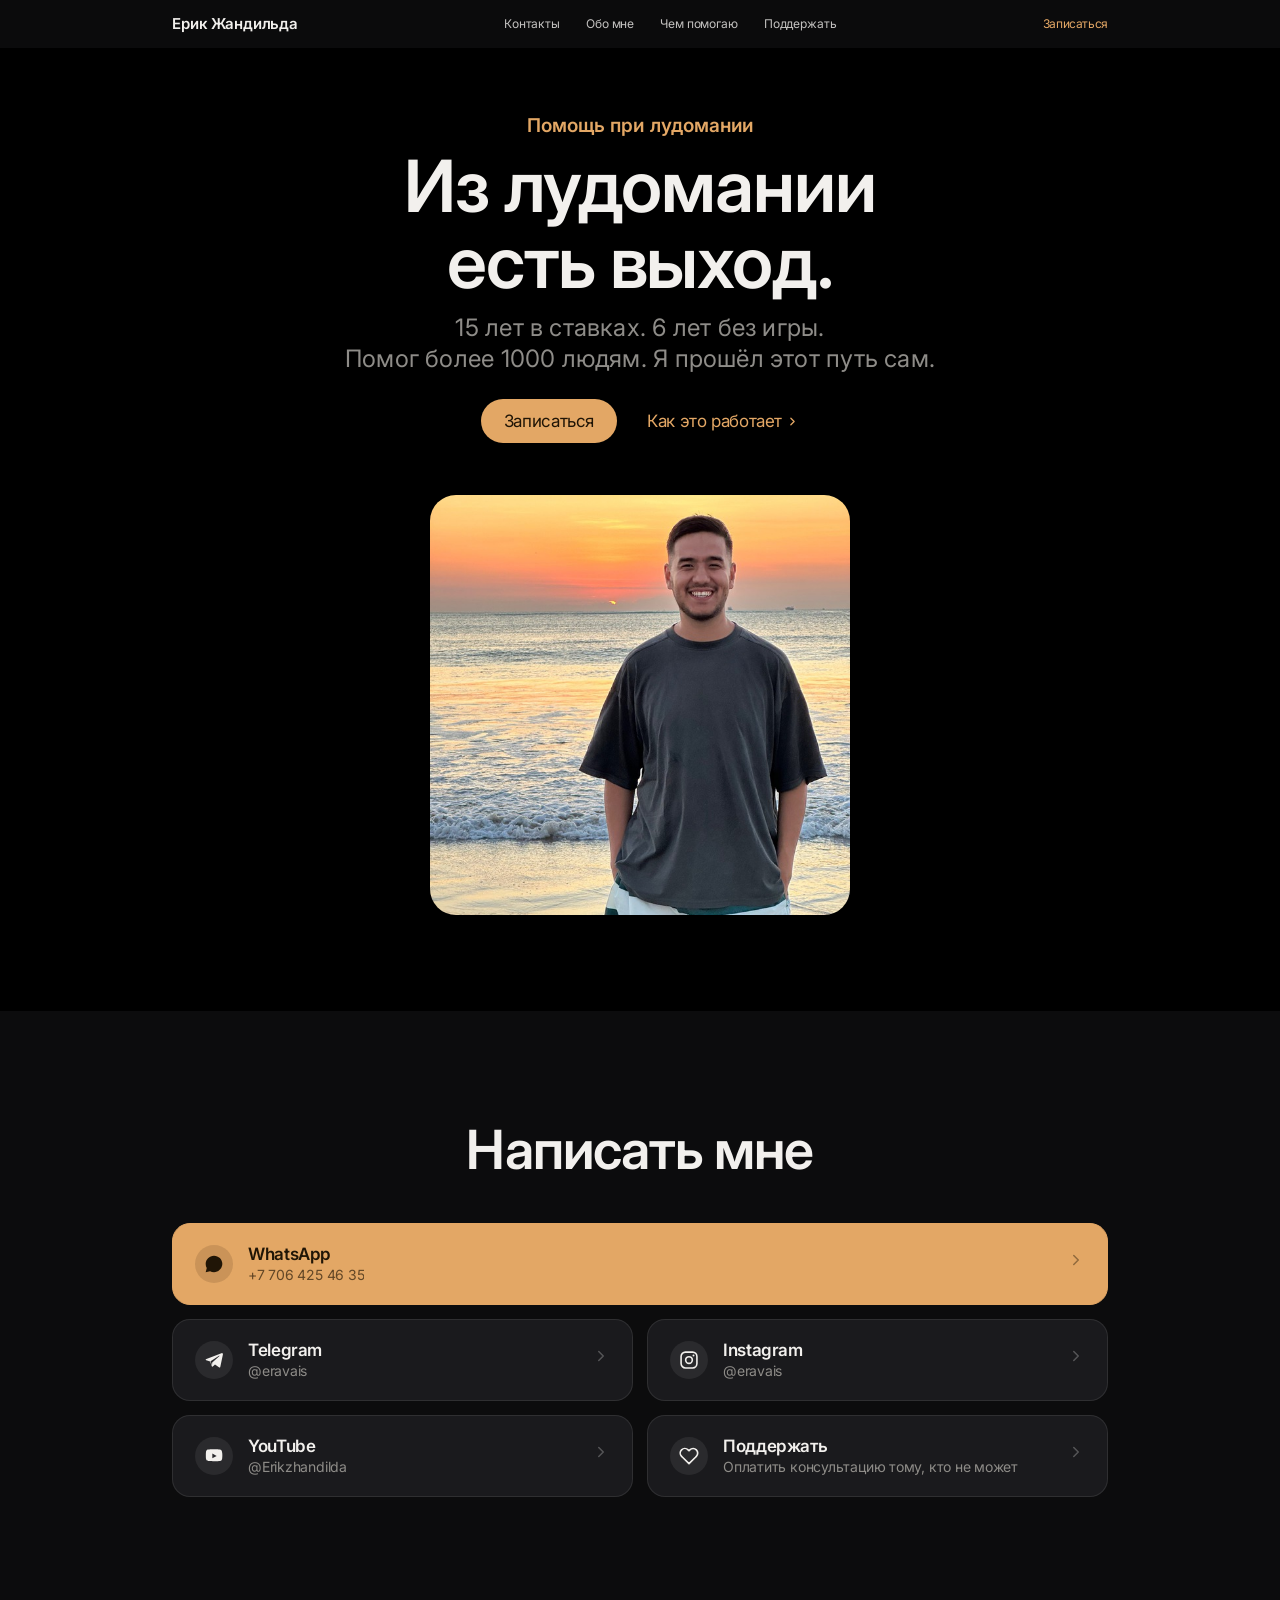
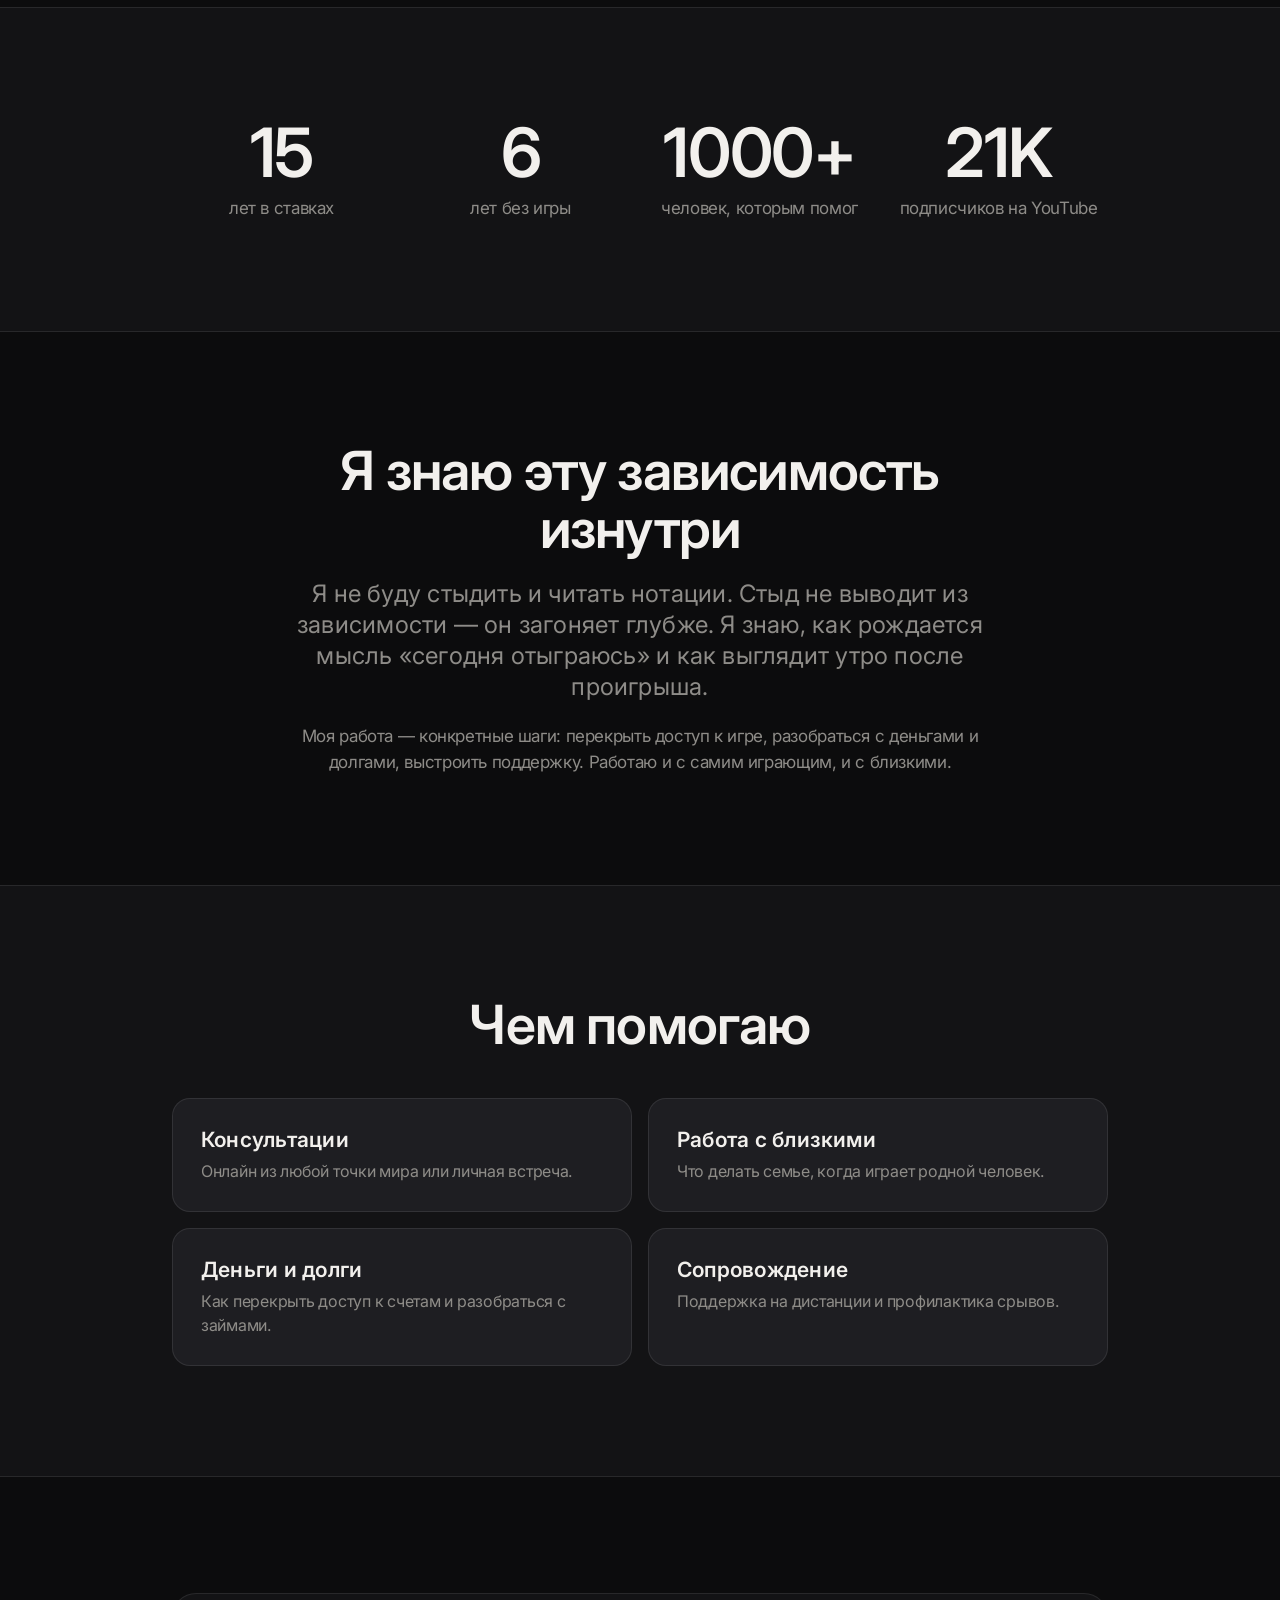
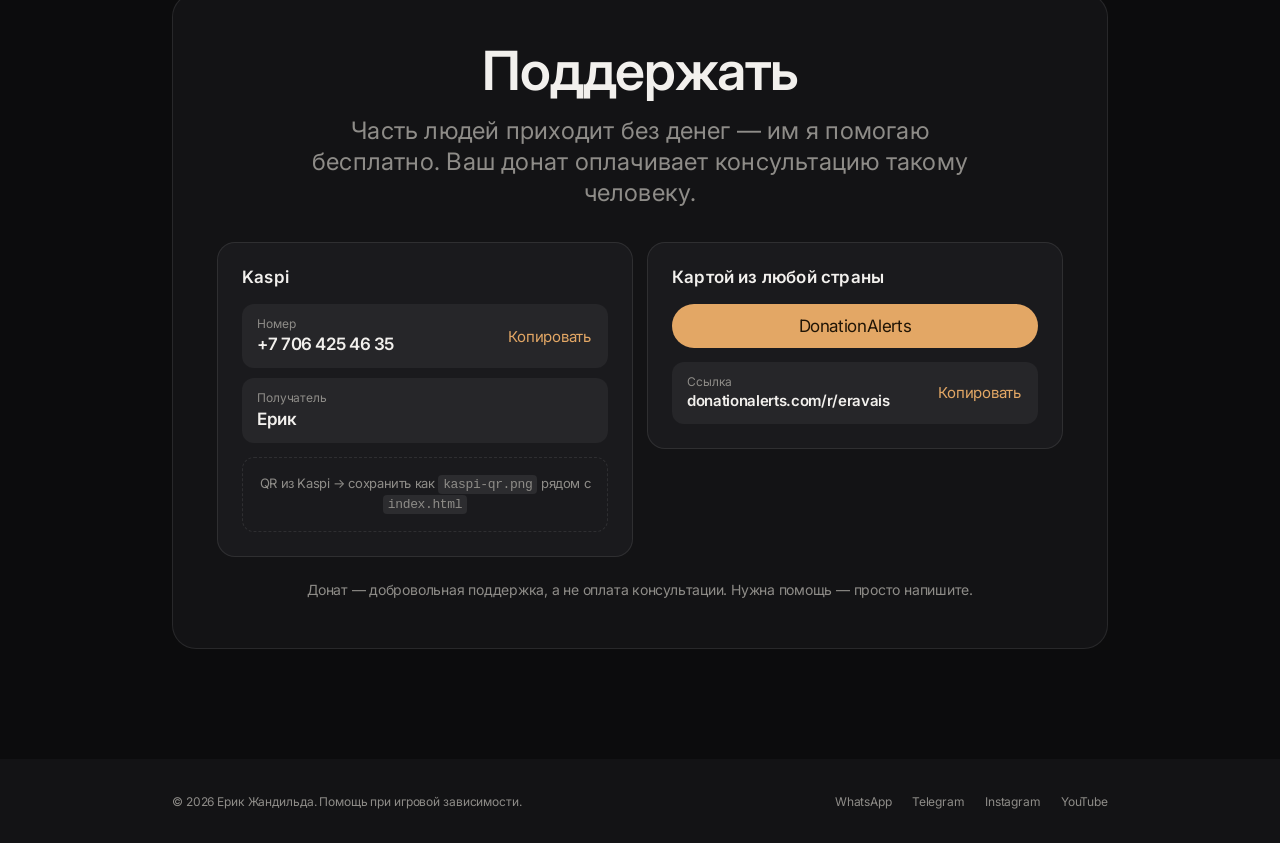
==== index.html @ 602f172e "Apple-стиль в тёмной палитре, YouTube, полное имя" ====
<!doctype html>
<html lang="ru">
<head>
<meta charset="utf-8">
<meta name="viewport" content="width=device-width, initial-scale=1">
<title>Ерик Жандильда — помощь при лудомании</title>
<meta name="description" content="15 лет в ставках, 6 лет без игры. Помог более 1000 людям выйти из лудомании. Индивидуальные консультации онлайн и офлайн.">
<meta name="theme-color" content="#000000">
<meta property="og:type" content="website">
<meta property="og:title" content="Ерик Жандильда — помощь при лудомании">
<meta property="og:description" content="15 лет в ставках. 6 лет без игры. Помог 1000+ людям. Индивидуальная работа онлайн и офлайн.">
<meta property="og:image" content="erik.jpg">
<meta property="og:locale" content="ru_RU">
<link rel="icon" href="data:image/svg+xml,%3Csvg xmlns='http://www.w3.org/2000/svg' viewBox='0 0 100 100'%3E%3Crect width='100' height='100' rx='26' fill='%23000'/%3E%3Cpath d='M27 53l16 16 31-38' stroke='%23e3a765' stroke-width='10' fill='none' stroke-linecap='round' stroke-linejoin='round'/%3E%3C/svg%3E">
<link rel="preconnect" href="https://fonts.googleapis.com">
<link rel="preconnect" href="https://fonts.gstatic.com" crossorigin>
<link href="https://fonts.googleapis.com/css2?family=Inter:wght@400;500;600;700&display=swap" rel="stylesheet">

<!-- Все правки — в блоке CONFIG в самом низу файла. -->

<style>
:root{
  --bg:#0c0c0d;            /* основной фон */
  --bg2:#131315;           /* фон чередующихся секций */
  --card:#1a1a1d;          /* карточки */
  --card2:#1e1e22;         /* карточки на секции --bg2 */
  --fg:#f2f0ed;            /* текст */
  --fg2:#8e8c88;           /* второстепенный текст */
  --acc:#e3a765;           /* песочный акцент */
  --acc-hover:#efb87c;
  --acc-ink:#201506;       /* текст на песочном */
  --line:rgba(255,255,255,.09);
  --w:980px;
}
*{box-sizing:border-box;margin:0;padding:0}
html{-webkit-text-size-adjust:100%;scroll-behavior:smooth}
body{
  background:var(--bg);color:var(--fg);
  font-family:-apple-system,BlinkMacSystemFont,'SF Pro Display','SF Pro Text','Inter','Helvetica Neue',Helvetica,Arial,sans-serif;
  font-size:17px;line-height:1.47;letter-spacing:-.022em;
  -webkit-font-smoothing:antialiased;overflow-x:hidden;
}
img{max-width:100%;display:block}
a{color:inherit;text-decoration:none}
.w{width:100%;max-width:var(--w);margin:0 auto;padding:0 22px}
.sec{padding:110px 0}
@media(max-width:734px){.sec{padding:70px 0}}
.gray{background:var(--bg2)}
.black{background:#000;color:var(--fg)}
.gray{border-top:1px solid var(--line);border-bottom:1px solid var(--line)}

/* --- навбар --- */
nav{position:sticky;top:0;z-index:100;height:48px;
  background:rgba(12,12,13,.72);backdrop-filter:saturate(180%) blur(20px);-webkit-backdrop-filter:saturate(180%) blur(20px)}
.nav-in{max-width:var(--w);margin:0 auto;padding:0 22px;height:48px;
  display:flex;align-items:center;justify-content:space-between;gap:18px}
.nav-brand{font-size:15px;font-weight:600;letter-spacing:-.01em;color:var(--fg)}
.nav-links{display:flex;gap:26px}
.nav-links a{font-size:12px;color:var(--fg);opacity:.8;letter-spacing:-.01em}
.nav-links a:hover{opacity:1}
@media(max-width:734px){.nav-links{display:none}}
.nav-cta{font-size:12px;color:var(--acc);font-weight:400}
.nav-cta:hover{text-decoration:underline}

/* --- типографика --- */
.eyebrow{font-size:19px;font-weight:600;letter-spacing:.004em;color:var(--acc);margin-bottom:8px}
h1{font-size:clamp(40px,7.4vw,72px);line-height:1.05;font-weight:600;letter-spacing:-.015em}
h2{font-size:clamp(32px,5.4vw,54px);line-height:1.07;font-weight:600;letter-spacing:-.015em}
h3{font-size:21px;line-height:1.19;font-weight:600;letter-spacing:.011em}
.sub{font-size:clamp(19px,2.2vw,24px);line-height:1.29;font-weight:400;letter-spacing:.009em}
.body{font-size:17px;line-height:1.53;letter-spacing:-.022em}
.center{text-align:center}
.dim{color:var(--fg2)}
.dim-d{color:var(--fg2)}
.narrow{max-width:700px;margin-left:auto;margin-right:auto}

/* --- кнопки --- */
.pill{display:inline-flex;align-items:center;justify-content:center;
  background:var(--acc);color:var(--acc-ink);border:none;cursor:pointer;font-family:inherit;
  font-size:17px;font-weight:400;letter-spacing:-.022em;line-height:1.18;
  padding:12px 23px;border-radius:980px;transition:background .2s}
.pill:hover{background:var(--acc-hover)}
.pill.sm{font-size:14px;padding:8px 16px}
.tlink{font-size:17px;color:var(--acc);display:inline-flex;align-items:center;gap:4px;letter-spacing:-.022em}
.tlink:hover{text-decoration:underline}
.black .tlink{color:var(--acc)}
.cta-row{display:flex;gap:14px 30px;flex-wrap:wrap;align-items:center;justify-content:center}

/* --- hero --- */
.hero{padding:64px 0 0;text-align:center;overflow:hidden}
.hero h1{margin-bottom:14px}
.hero .sub{max-width:640px;margin:0 auto 24px}
.hero-photo{margin:52px auto 0;max-width:420px;position:relative}
.hero-photo img{width:100%;aspect-ratio:1/1;object-fit:cover;border-radius:26px}
.ph-note{border:1.5px dashed rgba(255,255,255,.25);border-radius:26px;aspect-ratio:1/1;
  display:flex;align-items:center;justify-content:center;text-align:center;padding:28px;
  color:var(--fg2);font-size:14px;line-height:1.5}
.ph-note code{background:rgba(255,255,255,.1);padding:2px 6px;border-radius:5px}
@media(max-width:734px){.hero{padding:44px 0 0}.hero-photo{margin-top:38px;max-width:320px}}

/* --- сетка ссылок --- */
.links{display:grid;grid-template-columns:1fr 1fr;gap:14px;margin-top:44px}
@media(max-width:734px){.links{grid-template-columns:1fr;gap:11px;margin-top:34px}}
.lk{display:flex;align-items:center;gap:15px;padding:19px 22px;border-radius:18px;
  background:var(--card);border:1px solid var(--line);transition:background .2s,border-color .2s,transform .15s}
.lk:hover{background:#232327;border-color:rgba(255,255,255,.16)}
.lk:active{transform:scale(.995)}
.lk.wide{grid-column:1/-1}
.lk .i{flex:none;width:38px;height:38px;border-radius:50%;display:flex;align-items:center;justify-content:center;
  background:rgba(255,255,255,.07);color:var(--fg)}
.lk .t{min-width:0}
.lk .t b{display:block;font-size:17px;font-weight:600;letter-spacing:-.022em;line-height:1.3}
.lk .t span{display:block;font-size:14px;color:var(--fg2);letter-spacing:-.016em;line-height:1.35;margin-top:1px;
  overflow:hidden;text-overflow:ellipsis;white-space:nowrap}
.lk .a{margin-left:auto;flex:none;color:rgba(255,255,255,.26)}
.lk:hover .a{color:var(--fg2)}
.lk.accent{background:var(--acc);border-color:var(--acc)}
.lk.accent .t b{color:var(--acc-ink)}
.lk.accent .t span{color:rgba(32,21,6,.66)}
.lk.accent .a{color:rgba(32,21,6,.42)}
.lk.accent .i{background:rgba(32,21,6,.13);color:var(--acc-ink)}
.lk.accent:hover{background:var(--acc-hover);border-color:var(--acc-hover)}

/* --- цифры --- */
.stats{display:grid;grid-template-columns:repeat(4,1fr);gap:20px;text-align:center}
@media(max-width:900px){.stats{grid-template-columns:1fr 1fr;gap:44px 20px}}
@media(max-width:734px){.stats{grid-template-columns:1fr 1fr;gap:40px 16px}}
.stat b{display:block;font-size:clamp(44px,6.4vw,68px);line-height:1;font-weight:600;letter-spacing:-.02em;margin-bottom:10px}
.stat span{font-size:17px;color:var(--fg2);letter-spacing:-.022em}

/* --- карточки --- */
.cards{display:grid;grid-template-columns:1fr 1fr;gap:16px;margin-top:44px}
@media(max-width:734px){.cards{grid-template-columns:1fr;gap:12px;margin-top:34px}}
.card{background:var(--card);border:1px solid var(--line);border-radius:18px;padding:28px}
.gray .card{background:var(--card2)}
.card h3{margin-bottom:7px}
.card p{font-size:16px;color:var(--fg2);line-height:1.5;letter-spacing:-.016em}

/* --- донаты --- */
.dbox{background:var(--bg2);border:1px solid var(--line);border-radius:24px;padding:48px 44px;margin-top:6px}
@media(max-width:734px){.dbox{padding:32px 22px;border-radius:20px}}
.dgrid{display:grid;grid-template-columns:1fr 1fr;gap:14px;align-items:start;margin-top:34px;text-align:left}
@media(max-width:734px){.dgrid{grid-template-columns:1fr}}
.dcard{background:var(--card);border:1px solid var(--line);border-radius:18px;padding:24px}
.dcard h3{font-size:17px;margin-bottom:16px}
.req{display:flex;align-items:center;justify-content:space-between;gap:12px;flex-wrap:wrap;
  background:rgba(255,255,255,.05);border-radius:12px;padding:13px 15px;margin-bottom:10px}
.req>span{display:flex;flex-direction:column;gap:3px;min-width:0}
.req .lbl{font-size:12px;color:var(--fg2);letter-spacing:-.01em;line-height:1.2}
.req .val{font-size:17px;font-weight:600;letter-spacing:-.022em;word-break:break-word;line-height:1.25}
.copy{background:none;border:none;color:var(--acc);font-size:15px;font-family:inherit;
  cursor:pointer;padding:6px 2px;white-space:nowrap;letter-spacing:-.016em}
.copy:hover{text-decoration:underline}
.copy.done{color:#5ac07a;text-decoration:none}
.pill-full{width:100%}
.qr{margin-top:14px}
.qr img{width:158px;height:158px;border-radius:12px;background:#fff;padding:8px;margin:0 auto}
.qr-ph{border:1.5px dashed var(--line);border-radius:12px;padding:16px;color:var(--fg2);font-size:13px;line-height:1.5;text-align:center}
.qr-ph code{background:rgba(255,255,255,.08);padding:2px 5px;border-radius:4px}
.dnote{margin-top:22px;font-size:14px;color:var(--fg2);line-height:1.5;letter-spacing:-.016em}

/* --- футер --- */
footer{background:var(--bg2);padding:34px 0;font-size:12px;color:var(--fg2);line-height:1.5}
.foot{display:flex;justify-content:space-between;gap:16px;flex-wrap:wrap;letter-spacing:-.01em}
.foot a:hover{text-decoration:underline}
.foot-links{display:flex;gap:20px}

/* --- нижняя панель --- */
.buybar{position:fixed;left:0;right:0;bottom:0;z-index:90;display:none;
  padding:10px 16px calc(10px + env(safe-area-inset-bottom));
  background:rgba(12,12,13,.82);backdrop-filter:saturate(180%) blur(20px);-webkit-backdrop-filter:saturate(180%) blur(20px);
  border-top:1px solid var(--line)}
.buybar .pill{width:100%}
@media(max-width:734px){.buybar{display:block}body{padding-bottom:76px}}

/* --- появление --- */
.rv{opacity:0;transform:translateY(20px);transition:opacity .8s cubic-bezier(.28,.11,.32,1),transform .8s cubic-bezier(.28,.11,.32,1)}
.rv.in{opacity:1;transform:none}
@media(prefers-reduced-motion:reduce){.rv{opacity:1;transform:none;transition:none}html{scroll-behavior:auto}}
</style>
</head>
<body>

<nav>
  <div class="nav-in">
    <a href="#top" class="nav-brand" data-name>Ерик</a>
    <div class="nav-links">
      <a href="#links">Контакты</a>
      <a href="#about">Обо мне</a>
      <a href="#help">Чем помогаю</a>
      <a href="#donate">Поддержать</a>
    </div>
    <a class="nav-cta" data-wa href="#">Записаться</a>
  </div>
</nav>

<!-- HERO -->
<div id="top" class="black">
  <div class="w hero">
    <p class="eyebrow">Помощь при лудомании</p>
    <h1>Из лудомании<br>есть выход.</h1>
    <p class="sub dim-d">15 лет в ставках. 6 лет без игры.<br>Помог более 1000 людям. Я прошёл этот путь сам.</p>
    <div class="cta-row">
      <a class="pill" data-wa href="#">Записаться</a>
      <a class="tlink" href="#about">Как это работает <svg width="13" height="13" viewBox="0 0 24 24" fill="none" stroke="currentColor" stroke-width="2.4" stroke-linecap="round" stroke-linejoin="round"><path d="M9 6l6 6-6 6"/></svg></a>
    </div>
    <div class="hero-photo">
      <img id="photo" data-src="erik.jpg" alt="" hidden>
      <div class="ph-note" id="photoPh">Положите фото рядом с <code>index.html</code> под именем <code>erik.jpg</code></div>
    </div>
  </div>
  <div style="height:96px"></div>
</div>

<!-- ССЫЛКИ -->
<section id="links" class="sec">
  <div class="w">
    <h2 class="center">Написать мне</h2>
    <div class="links">
      <a class="lk accent wide" data-wa href="#">
        <span class="i"><svg width="20" height="20" viewBox="0 0 24 24" fill="currentColor"><path d="M12 2C6.5 2 2 6.5 2 12c0 1.8.5 3.4 1.3 4.9L2 22l5.3-1.4c1.4.8 3 1.2 4.7 1.2 5.5 0 10-4.5 10-10S17.5 2 12 2zm5.5 12.4c-.3-.2-1.8-.9-2-1-.3-.1-.5-.2-.7.1s-.8 1-1 1.2c-.2.2-.4.2-.7.1-1.7-.9-2.9-1.6-4-3.6-.3-.5.3-.5.9-1.6.1-.2 0-.4 0-.6s-.7-1.6-.9-2.2c-.2-.6-.5-.5-.7-.5h-.6c-.2 0-.6.1-.9.4-.3.3-1.2 1.2-1.2 2.8s1.2 3.3 1.4 3.5c.2.2 2.4 3.7 5.8 5.1 2.2.9 3 1 4 .9.6-.1 1.8-.8 2.1-1.5.3-.7.3-1.4.2-1.5-.1-.2-.3-.3-.6-.4z"/></svg></span>
        <span class="t"><b>WhatsApp</b><span data-phone-display>+7 706 425 46 35</span></span>
        <span class="a"><svg width="18" height="18" viewBox="0 0 24 24" fill="none" stroke="currentColor" stroke-width="2" stroke-linecap="round" stroke-linejoin="round"><path d="M9 6l6 6-6 6"/></svg></span>
      </a>

      <a class="lk" data-tg href="#">
        <span class="i"><svg width="20" height="20" viewBox="0 0 24 24" fill="currentColor"><path d="M21.7 3.5 2.9 10.8c-1.1.4-1.1 1.1-.2 1.4l4.7 1.5 1.8 5.5c.2.6.4.8.8.8.4 0 .6-.2.9-.5l2.3-2.2 4.7 3.5c.9.5 1.5.2 1.7-.8l3.1-14.6c.3-1.2-.5-1.8-1-1.9zM7.9 13.4l10.1-6.4c.5-.3.9-.1.6.2l-8.7 7.8-.3 3.6-1.7-5.2z"/></svg></span>
        <span class="t"><b>Telegram</b><span data-tg-handle>@eravais</span></span>
        <span class="a"><svg width="18" height="18" viewBox="0 0 24 24" fill="none" stroke="currentColor" stroke-width="2" stroke-linecap="round" stroke-linejoin="round"><path d="M9 6l6 6-6 6"/></svg></span>
      </a>

      <a class="lk" data-ig href="#" target="_blank" rel="noopener">
        <span class="i"><svg width="20" height="20" viewBox="0 0 24 24" fill="none" stroke="currentColor" stroke-width="1.9"><rect x="2.5" y="2.5" width="19" height="19" rx="5.2"/><circle cx="12" cy="12" r="4"/><circle cx="17.4" cy="6.6" r="1.2" fill="currentColor" stroke="none"/></svg></span>
        <span class="t"><b>Instagram</b><span data-ig-handle>@eravais</span></span>
        <span class="a"><svg width="18" height="18" viewBox="0 0 24 24" fill="none" stroke="currentColor" stroke-width="2" stroke-linecap="round" stroke-linejoin="round"><path d="M9 6l6 6-6 6"/></svg></span>
      </a>

      <a class="lk" data-yt href="#" target="_blank" rel="noopener" hidden>
        <span class="i"><svg width="20" height="20" viewBox="0 0 24 24" fill="currentColor"><path d="M21.6 7.2s-.2-1.4-.8-2c-.8-.8-1.6-.8-2-.9C16 4 12 4 12 4s-4 0-6.8.3c-.4 0-1.2.1-2 .9-.6.6-.8 2-.8 2S2.2 8.8 2.2 10.4v1.5c0 1.6.2 3.2.2 3.2s.2 1.4.8 2c.8.8 1.8.8 2.2.9 1.6.1 6.8.2 6.8.2s4 0 6.8-.3c.4-.1 1.2-.1 2-.9.6-.6.8-2 .8-2s.2-1.6.2-3.2v-1.5c0-1.6-.4-3.1-.4-3.1zM10 14.6V9.1l5.2 2.8-5.2 2.7z"/></svg></span>
        <span class="t"><b>YouTube</b><span data-yt-handle>Подкасты и видео</span></span>
        <span class="a"><svg width="18" height="18" viewBox="0 0 24 24" fill="none" stroke="currentColor" stroke-width="2" stroke-linecap="round" stroke-linejoin="round"><path d="M9 6l6 6-6 6"/></svg></span>
      </a>

      <a class="lk" href="#donate">
        <span class="i"><svg width="20" height="20" viewBox="0 0 24 24" fill="none" stroke="currentColor" stroke-width="2" stroke-linecap="round" stroke-linejoin="round"><path d="M20.8 4.6a5.5 5.5 0 0 0-7.8 0L12 5.7l-1.1-1.1a5.5 5.5 0 0 0-7.8 7.8l1.1 1.1L12 21.2l7.8-7.7 1-1.1a5.5 5.5 0 0 0 0-7.8z"/></svg></span>
        <span class="t"><b>Поддержать</b><span>Оплатить консультацию тому, кто не может</span></span>
        <span class="a"><svg width="18" height="18" viewBox="0 0 24 24" fill="none" stroke="currentColor" stroke-width="2" stroke-linecap="round" stroke-linejoin="round"><path d="M9 6l6 6-6 6"/></svg></span>
      </a>
    </div>
  </div>
</section>

<!-- ЦИФРЫ -->
<section class="sec gray">
  <div class="w stats">
    <div class="stat rv"><b>15</b><span>лет в ставках</span></div>
    <div class="stat rv"><b>6</b><span>лет без игры</span></div>
    <div class="stat rv"><b>1000+</b><span>человек, которым помог</span></div>
    <div class="stat rv"><b>21K</b><span>подписчиков на YouTube</span></div>
  </div>
</section>

<!-- ОБО МНЕ -->
<section id="about" class="sec">
  <div class="w center">
    <h2 class="narrow">Я знаю эту зависимость изнутри</h2>
    <p class="sub dim narrow" style="margin-top:22px">
      Я не буду стыдить и читать нотации. Стыд не выводит из зависимости — он загоняет глубже.
      Я знаю, как рождается мысль «сегодня отыграюсь» и как выглядит утро после проигрыша.
    </p>
    <p class="body dim narrow" style="margin-top:20px">
      Моя работа — конкретные шаги: перекрыть доступ к игре, разобраться с деньгами и долгами,
      выстроить поддержку. Работаю и с самим играющим, и с близкими.
    </p>
  </div>
</section>

<!-- ЧЕМ ПОМОГАЮ -->
<section id="help" class="sec gray">
  <div class="w">
    <h2 class="center">Чем помогаю</h2>
    <div class="cards">
      <div class="card rv"><h3>Консультации</h3><p>Онлайн из любой точки мира или личная встреча.</p></div>
      <div class="card rv"><h3>Работа с близкими</h3><p>Что делать семье, когда играет родной человек.</p></div>
      <div class="card rv"><h3>Деньги и долги</h3><p>Как перекрыть доступ к счетам и разобраться с займами.</p></div>
      <div class="card rv"><h3>Сопровождение</h3><p>Поддержка на дистанции и профилактика срывов.</p></div>
    </div>
  </div>
</section>

<!-- ДОНАТЫ -->
<section id="donate" class="sec">
  <div class="w">
    <div class="dbox center">
      <h2>Поддержать</h2>
      <p class="sub dim narrow" style="margin-top:16px">
        Часть людей приходит без денег — им я помогаю бесплатно.
        Ваш донат оплачивает консультацию такому человеку.
      </p>
      <div class="dgrid">
        <div class="dcard">
          <h3>Kaspi</h3>
          <div class="req">
            <span><span class="lbl">Номер</span><span class="val" data-kaspi-display>+7 706 425 46 35</span></span>
            <button class="copy" data-copy-kaspi>Копировать</button>
          </div>
          <div class="req">
            <span><span class="lbl">Получатель</span><span class="val" data-kaspi-name>Ерик</span></span>
          </div>
          <div class="qr">
            <img alt="Kaspi QR" id="kaspiQr" data-src="kaspi-qr.png" hidden>
            <div class="qr-ph" id="kaspiQrPh">QR из Kaspi → сохранить как <code>kaspi-qr.png</code> рядом с <code>index.html</code></div>
          </div>
        </div>
        <div class="dcard">
          <h3>Картой из любой страны</h3>
          <a class="pill pill-full" data-da href="#" target="_blank" rel="noopener">DonationAlerts</a>
          <div class="req" style="margin-top:14px;margin-bottom:0">
            <span><span class="lbl">Ссылка</span><span class="val" style="font-size:15px" data-da-display>donationalerts.com/r/eravais</span></span>
            <button class="copy" data-copy-da>Копировать</button>
          </div>
        </div>
      </div>
      <p class="dnote">Донат — добровольная поддержка, а не оплата консультации. Нужна помощь — просто напишите.</p>
    </div>
  </div>
</section>

<footer>
  <div class="w foot">
    <span>© <span id="yr">2026</span> <span data-name>Ерик</span>. Помощь при игровой зависимости.</span>
    <span class="foot-links">
      <a data-wa href="#">WhatsApp</a>
      <a data-tg href="#">Telegram</a>
      <a data-ig href="#" target="_blank" rel="noopener">Instagram</a>
      <a data-yt href="#" target="_blank" rel="noopener" hidden>YouTube</a>
    </span>
  </div>
</footer>

<div class="buybar"><a class="pill" data-wa href="#">Записаться в WhatsApp</a></div>

<script>
/* ====================================================================
   CONFIG — МЕНЯТЬ ТОЛЬКО ЗДЕСЬ
   ==================================================================== */
const CONFIG = {
  name:          "Ерик Жандильда",       // имя в шапке и футере
  phone:         "77064254635",          // WhatsApp: только цифры, без + и пробелов
  phoneDisplay:  "+7 706 425 46 35",     // как показывается на сайте
  telegram:      "eravais",              // без @
  instagram:     "eravais",              // без @
  youtube:       "https://www.youtube.com/@Erikzhandilda",  // пусто — кнопки не будет
  youtubeLabel:  "@Erikzhandilda",       // подпись под кнопкой YouTube
  waText:        "Здравствуйте! Пишу с сайта — хочу записаться на консультацию.",
  photoAlt:      "Ерик Жандильда",       // подпись к фото для поисковиков

  // --- донаты ---
  kaspiPhone:     "+7 706 425 46 35",    // номер для перевода в Kaspi
  kaspiPhoneCopy: "87064254635",         // что копируется по кнопке (формат Kaspi)
  kaspiName:      "Ерик",                // имя получателя, как в Kaspi
  donationAlerts: "eravais"              // ник → donationalerts.com/r/НИК
};
/* ================== ниже ничего менять не нужно ==================== */

(function(){
  const q = s => document.querySelectorAll(s);
  const waUrl = 'https://wa.me/' + CONFIG.phone + '?text=' + encodeURIComponent(CONFIG.waText);
  const tgUrl = 'https://t.me/' + CONFIG.telegram;
  const igUrl = 'https://instagram.com/' + CONFIG.instagram;
  const daUrl = 'https://www.donationalerts.com/r/' + CONFIG.donationAlerts;

  q('[data-wa]').forEach(e => { e.href = waUrl; e.target = '_blank'; e.rel = 'noopener'; });
  q('[data-tg]').forEach(e => { e.href = tgUrl; e.target = '_blank'; e.rel = 'noopener'; });
  q('[data-ig]').forEach(e => e.href = igUrl);
  q('[data-da]').forEach(e => e.href = daUrl);

  /* YouTube: появляется, только если ссылка заполнена */
  const yt = (CONFIG.youtube || '').trim();
  if (yt) q('[data-yt]').forEach(e => { e.href = yt; e.hidden = false; });
  else    q('[data-yt]').forEach(e => e.remove());
  q('[data-yt-handle]').forEach(e => e.textContent = CONFIG.youtubeLabel || 'Подкасты и видео');

  q('[data-name]').forEach(e => e.textContent = CONFIG.name);
  q('[data-phone-display]').forEach(e => e.textContent = CONFIG.phoneDisplay);
  q('[data-tg-handle]').forEach(e => e.textContent = '@' + CONFIG.telegram);
  q('[data-ig-handle]').forEach(e => e.textContent = '@' + CONFIG.instagram);
  q('[data-kaspi-display]').forEach(e => e.textContent = CONFIG.kaspiPhone);
  q('[data-kaspi-name]').forEach(e => e.textContent = CONFIG.kaspiName);
  q('[data-da-display]').forEach(e => e.textContent = 'donationalerts.com/r/' + CONFIG.donationAlerts);
  document.getElementById('yr').textContent = new Date().getFullYear();
  document.getElementById('photo').alt = CONFIG.photoAlt;
  document.title = CONFIG.name + ' — помощь при лудомании';

  /* первая кнопка всегда во всю ширину; последняя — если иначе останется дырка */
  const grid = document.querySelector('.links');
  const items = [...grid.children].filter(el => !el.hidden);
  items.forEach(el => el.classList.remove('wide'));
  items[0].classList.add('wide');
  if ((items.length - 1) % 2) items[items.length - 1].classList.add('wide');

  /* картинка показывается, только если файл реально лежит рядом */
  function optionalImage(imgId, phId){
    const el = document.getElementById(imgId), ph = document.getElementById(phId);
    if (!el) return;
    const probe = new Image();
    probe.onload  = () => { el.src = probe.src; el.hidden = false; if (ph) ph.remove(); };
    probe.onerror = () => el.remove();
    probe.src = el.getAttribute('data-src');
  }
  optionalImage('photo', 'photoPh');
  optionalImage('kaspiQr', 'kaspiQrPh');

  /* копирование */
  function copy(btn, text){
    const done = () => {
      const old = btn.textContent;
      btn.textContent = 'Скопировано';
      btn.classList.add('done');
      setTimeout(() => { btn.textContent = old; btn.classList.remove('done'); }, 1800);
    };
    if (navigator.clipboard && window.isSecureContext)
      navigator.clipboard.writeText(text).then(done).catch(() => fallback(text, done));
    else fallback(text, done);
  }
  function fallback(text, done){
    const ta = document.createElement('textarea');
    ta.value = text; ta.style.position = 'fixed'; ta.style.opacity = '0';
    document.body.appendChild(ta); ta.select();
    try { document.execCommand('copy'); done(); } catch(e){}
    document.body.removeChild(ta);
  }
  q('[data-copy-kaspi]').forEach(b => b.addEventListener('click', () => copy(b, CONFIG.kaspiPhoneCopy)));
  q('[data-copy-da]').forEach(b => b.addEventListener('click', () => copy(b, daUrl)));

  /* появление */
  const rv = document.querySelectorAll('.rv');
  if ('IntersectionObserver' in window) {
    const io = new IntersectionObserver(es => es.forEach((en, i) => {
      if (en.isIntersecting) { setTimeout(() => en.target.classList.add('in'), i * 90); io.unobserve(en.target); }
    }), {rootMargin:'0px 0px -8% 0px', threshold:.1});
    rv.forEach(el => io.observe(el));
  } else rv.forEach(el => el.classList.add('in'));
})();
</script>
</body>
</html>
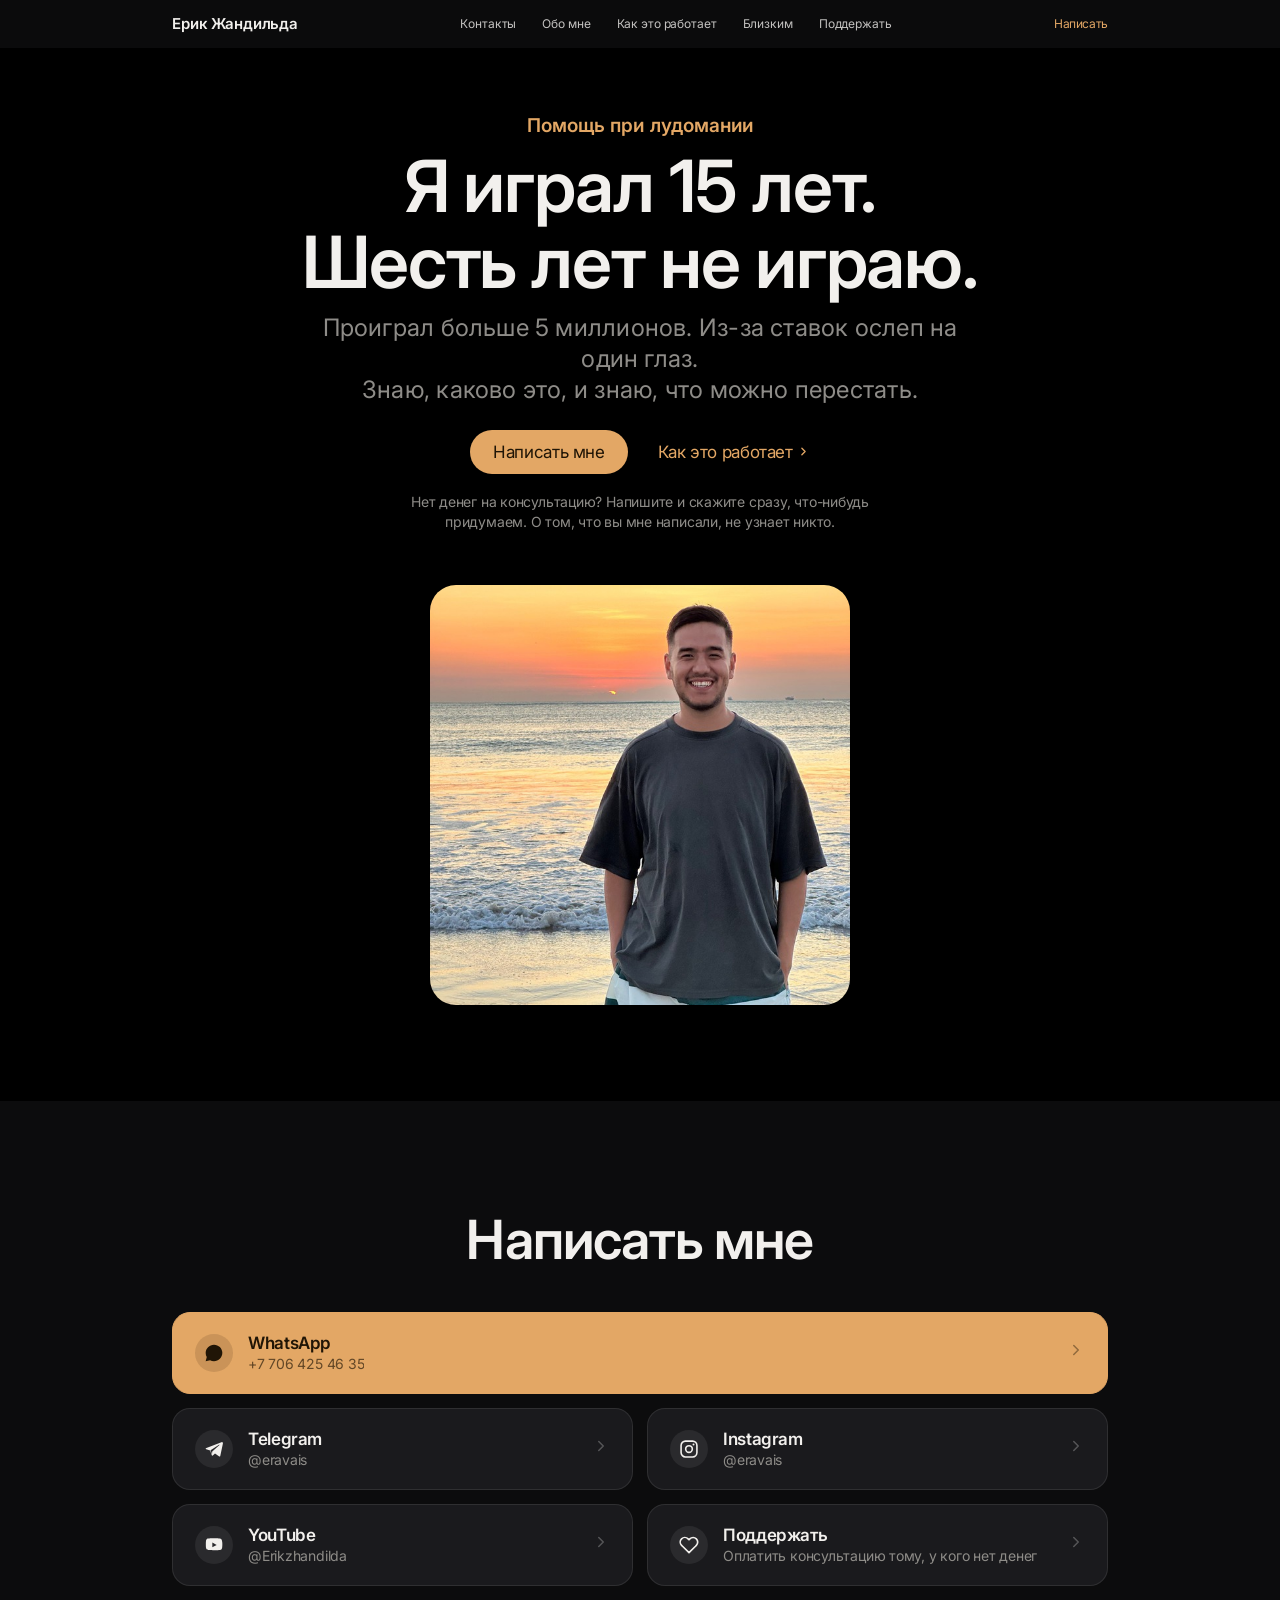
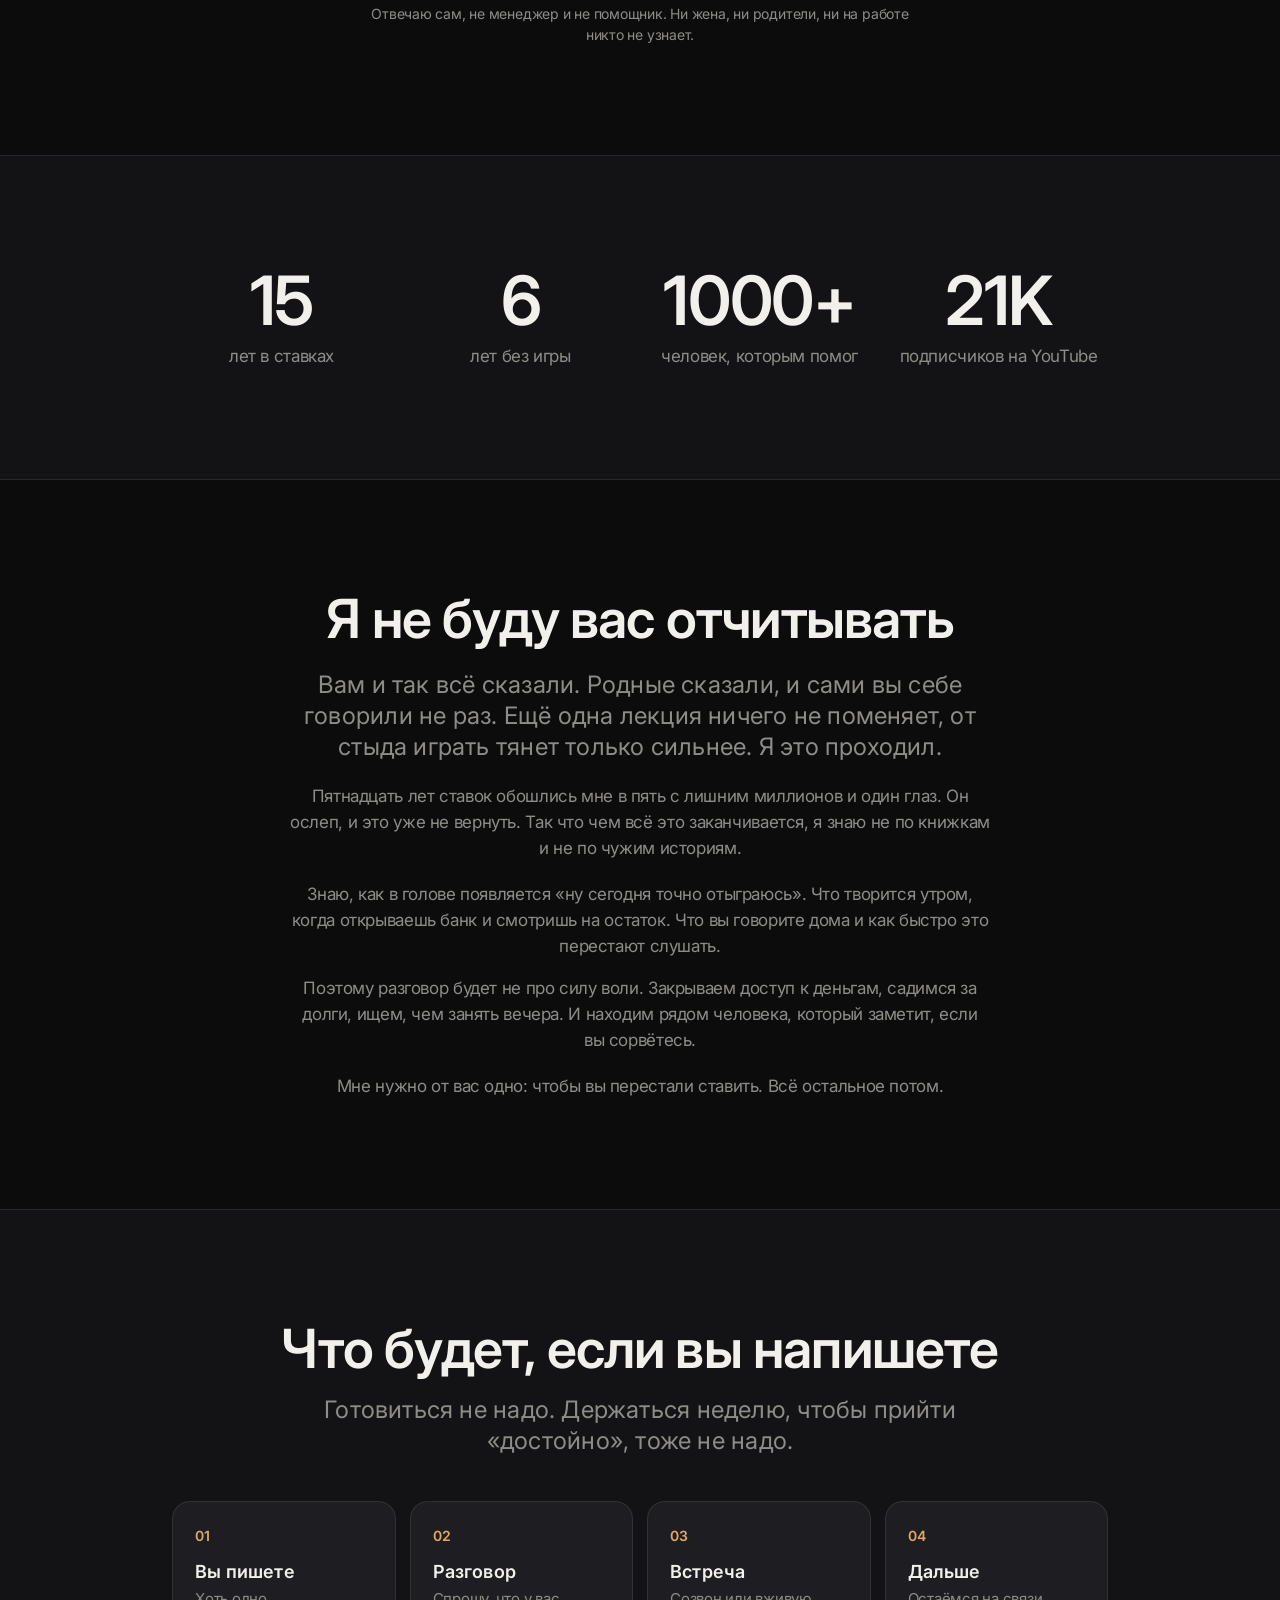
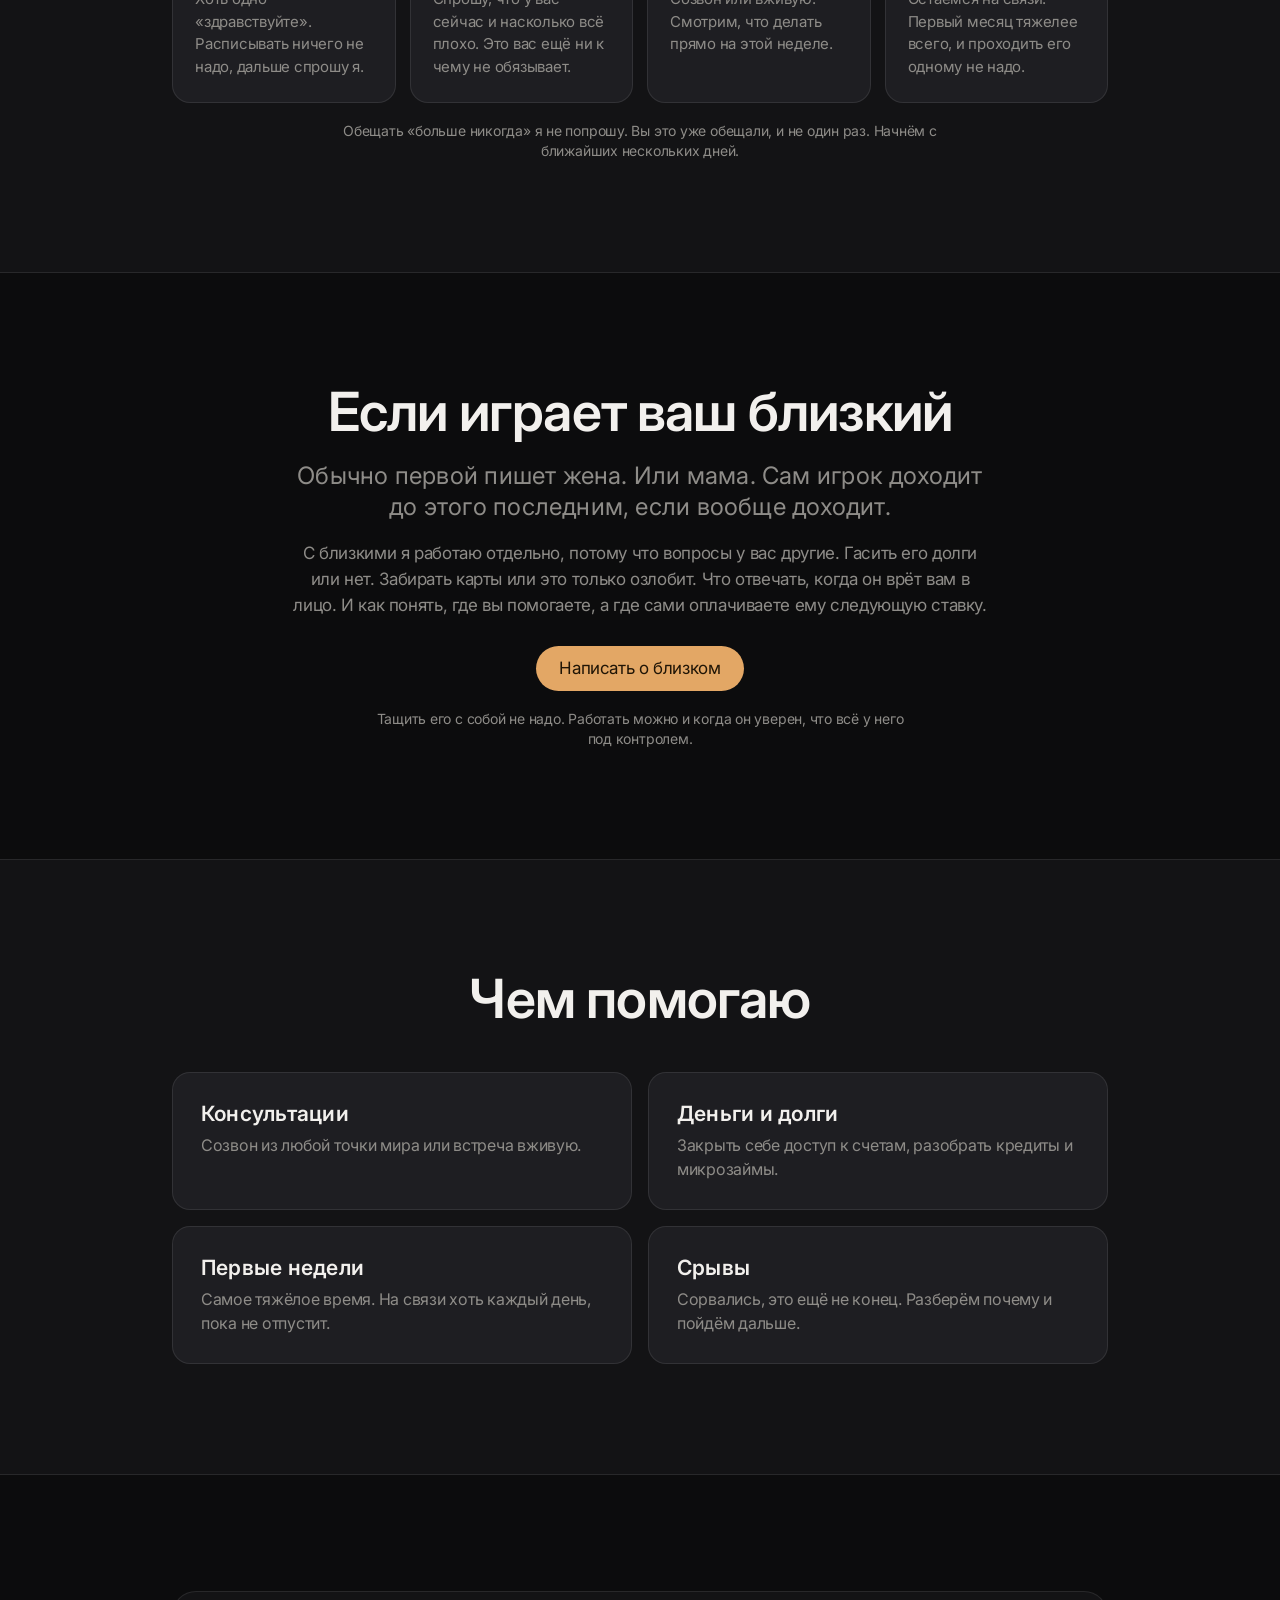
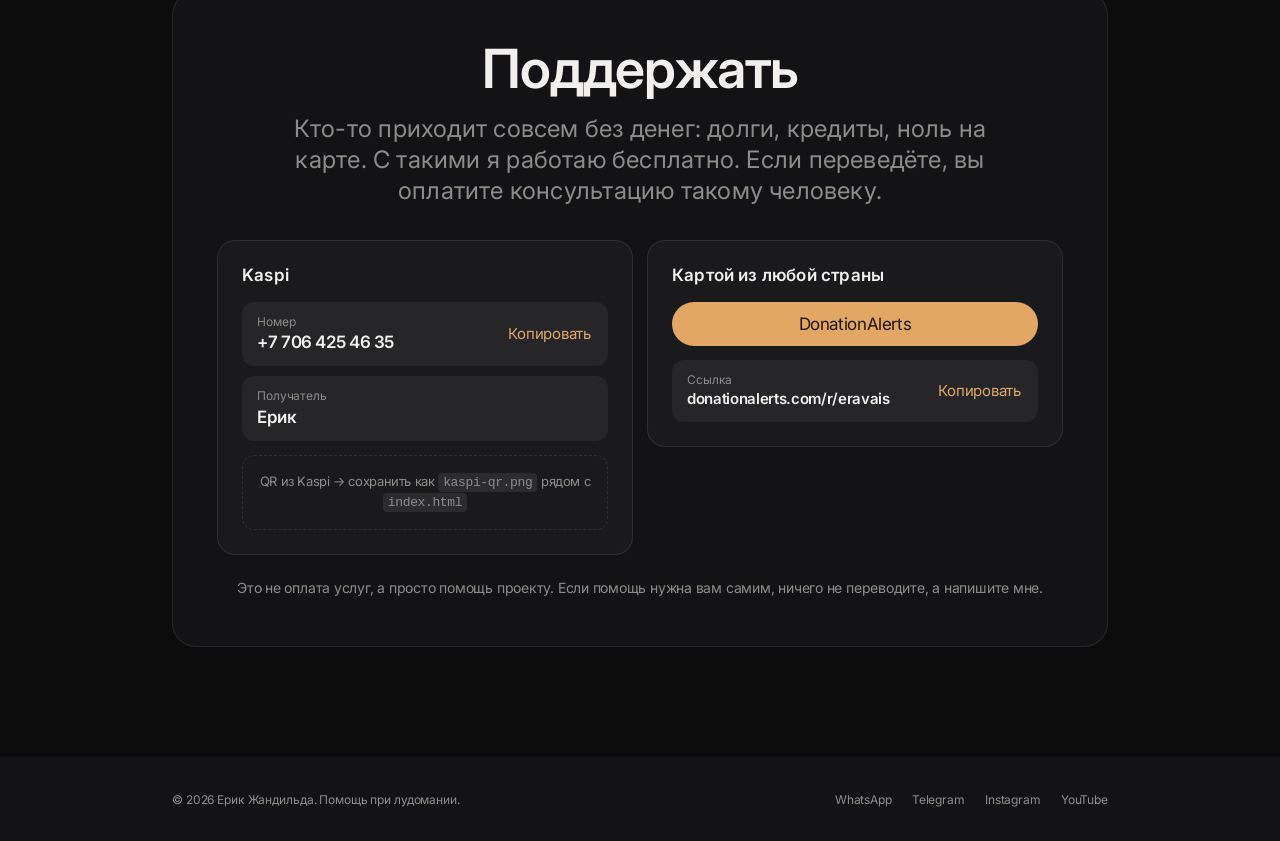
==== commit 98646de6: "Живой текст, снятие барьеров, блок для близких, личные детали" ====
--- a/index.html
+++ b/index.html
@@ -4,11 +4,11 @@
 <meta charset="utf-8">
 <meta name="viewport" content="width=device-width, initial-scale=1">
 <title>Ерик Жандильда — помощь при лудомании</title>
-<meta name="description" content="15 лет в ставках, 6 лет без игры. Помог более 1000 людям выйти из лудомании. Индивидуальные консультации онлайн и офлайн.">
+<meta name="description" content="Играл в ставки 15 лет, проиграл больше 5 миллионов и ослеп на один глаз. Шесть лет не играю. Помогаю выбраться из лудомании: онлайн и вживую, без нотаций.">
 <meta name="theme-color" content="#000000">
 <meta property="og:type" content="website">
 <meta property="og:title" content="Ерик Жандильда — помощь при лудомании">
-<meta property="og:description" content="15 лет в ставках. 6 лет без игры. Помог 1000+ людям. Индивидуальная работа онлайн и офлайн.">
+<meta property="og:description" content="Проиграл больше 5 миллионов и ослеп на один глаз. Шесть лет не играю и помогаю выбраться другим.">
 <meta property="og:image" content="erik.jpg">
 <meta property="og:locale" content="ru_RU">
 <link rel="icon" href="data:image/svg+xml,%3Csvg xmlns='http://www.w3.org/2000/svg' viewBox='0 0 100 100'%3E%3Crect width='100' height='100' rx='26' fill='%23000'/%3E%3Cpath d='M27 53l16 16 31-38' stroke='%23e3a765' stroke-width='10' fill='none' stroke-linecap='round' stroke-linejoin='round'/%3E%3C/svg%3E">
@@ -121,6 +121,19 @@
 .lk.accent .i{background:rgba(32,21,6,.13);color:var(--acc-ink)}
 .lk.accent:hover{background:var(--acc-hover);border-color:var(--acc-hover)}
 
+/* --- микрокопия под кнопками --- */
+.note{font-size:14px;line-height:1.45;color:var(--fg2);letter-spacing:-.016em;
+  max-width:540px;margin:18px auto 0;text-align:center}
+
+/* --- шаги --- */
+.steps{display:grid;grid-template-columns:repeat(4,1fr);gap:14px;margin-top:44px;text-align:left}
+@media(max-width:900px){.steps{grid-template-columns:1fr 1fr}}
+@media(max-width:560px){.steps{grid-template-columns:1fr;margin-top:32px}}
+.step{background:var(--card2);border:1px solid var(--line);border-radius:18px;padding:24px 22px}
+.step b{display:block;font-size:14px;font-weight:600;color:var(--acc);letter-spacing:.03em;margin-bottom:14px}
+.step h3{font-size:18px;margin-bottom:6px}
+.step p{font-size:15px;color:var(--fg2);line-height:1.5;letter-spacing:-.016em}
+
 /* --- цифры --- */
 .stats{display:grid;grid-template-columns:repeat(4,1fr);gap:20px;text-align:center}
 @media(max-width:900px){.stats{grid-template-columns:1fr 1fr;gap:44px 20px}}
@@ -187,10 +200,11 @@
     <div class="nav-links">
       <a href="#links">Контакты</a>
       <a href="#about">Обо мне</a>
-      <a href="#help">Чем помогаю</a>
+      <a href="#how">Как это работает</a>
+      <a href="#family">Близким</a>
       <a href="#donate">Поддержать</a>
     </div>
-    <a class="nav-cta" data-wa href="#">Записаться</a>
+    <a class="nav-cta" data-wa href="#">Написать</a>
   </div>
 </nav>
 
@@ -198,12 +212,14 @@
 <div id="top" class="black">
   <div class="w hero">
     <p class="eyebrow">Помощь при лудомании</p>
-    <h1>Из лудомании<br>есть выход.</h1>
-    <p class="sub dim-d">15 лет в ставках. 6 лет без игры.<br>Помог более 1000 людям. Я прошёл этот путь сам.</p>
+    <h1>Я играл 15 лет.<br>Шесть лет не играю.</h1>
+    <p class="sub dim-d">Проиграл больше 5 миллионов. Из-за ставок ослеп на один глаз.<br>Знаю, каково это, и знаю, что можно перестать.</p>
     <div class="cta-row">
-      <a class="pill" data-wa href="#">Записаться</a>
-      <a class="tlink" href="#about">Как это работает <svg width="13" height="13" viewBox="0 0 24 24" fill="none" stroke="currentColor" stroke-width="2.4" stroke-linecap="round" stroke-linejoin="round"><path d="M9 6l6 6-6 6"/></svg></a>
-    </div>
+      <a class="pill" data-wa href="#">Написать мне</a>
+      <a class="tlink" href="#how">Как это работает <svg width="13" height="13" viewBox="0 0 24 24" fill="none" stroke="currentColor" stroke-width="2.4" stroke-linecap="round" stroke-linejoin="round"><path d="M9 6l6 6-6 6"/></svg></a>
+    </div>
+    <p class="note">Нет денег на консультацию? Напишите и скажите сразу, что-нибудь придумаем.
+      О том, что вы мне написали, не узнает никто.</p>
     <div class="hero-photo">
       <img id="photo" data-src="erik.jpg" alt="" hidden>
       <div class="ph-note" id="photoPh">Положите фото рядом с <code>index.html</code> под именем <code>erik.jpg</code></div>
@@ -243,10 +259,11 @@
 
       <a class="lk" href="#donate">
         <span class="i"><svg width="20" height="20" viewBox="0 0 24 24" fill="none" stroke="currentColor" stroke-width="2" stroke-linecap="round" stroke-linejoin="round"><path d="M20.8 4.6a5.5 5.5 0 0 0-7.8 0L12 5.7l-1.1-1.1a5.5 5.5 0 0 0-7.8 7.8l1.1 1.1L12 21.2l7.8-7.7 1-1.1a5.5 5.5 0 0 0 0-7.8z"/></svg></span>
-        <span class="t"><b>Поддержать</b><span>Оплатить консультацию тому, кто не может</span></span>
+        <span class="t"><b>Поддержать</b><span>Оплатить консультацию тому, у кого нет денег</span></span>
         <span class="a"><svg width="18" height="18" viewBox="0 0 24 24" fill="none" stroke="currentColor" stroke-width="2" stroke-linecap="round" stroke-linejoin="round"><path d="M9 6l6 6-6 6"/></svg></span>
       </a>
     </div>
+    <p class="note">Отвечаю сам, не менеджер и не помощник. Ни жена, ни родители, ни на работе никто не узнает.</p>
   </div>
 </section>
 
@@ -263,15 +280,60 @@
 <!-- ОБО МНЕ -->
 <section id="about" class="sec">
   <div class="w center">
-    <h2 class="narrow">Я знаю эту зависимость изнутри</h2>
+    <h2 class="narrow">Я не буду вас отчитывать</h2>
     <p class="sub dim narrow" style="margin-top:22px">
-      Я не буду стыдить и читать нотации. Стыд не выводит из зависимости — он загоняет глубже.
-      Я знаю, как рождается мысль «сегодня отыграюсь» и как выглядит утро после проигрыша.
+      Вам и так всё сказали. Родные сказали, и сами вы себе говорили не раз.
+      Ещё одна лекция ничего не поменяет, от стыда играть тянет только сильнее. Я это проходил.
     </p>
     <p class="body dim narrow" style="margin-top:20px">
-      Моя работа — конкретные шаги: перекрыть доступ к игре, разобраться с деньгами и долгами,
-      выстроить поддержку. Работаю и с самим играющим, и с близкими.
-    </p>
+      Пятнадцать лет ставок обошлись мне в пять с лишним миллионов и один глаз. Он ослеп, и это
+      уже не вернуть. Так что чем всё это заканчивается, я знаю не по книжкам и не по чужим историям.
+    </p>
+    <p class="body dim narrow" style="margin-top:20px">
+      Знаю, как в голове появляется «ну сегодня точно отыграюсь». Что творится утром, когда открываешь
+      банк и смотришь на остаток. Что вы говорите дома и как быстро это перестают слушать.
+    </p>
+    <p class="body dim narrow" style="margin-top:16px">
+      Поэтому разговор будет не про силу воли. Закрываем доступ к деньгам, садимся за долги, ищем,
+      чем занять вечера. И находим рядом человека, который заметит, если вы сорвётесь.
+    </p>
+    <p class="body dim narrow" style="margin-top:20px">
+      Мне нужно от вас одно: чтобы вы перестали ставить. Всё остальное потом.
+    </p>
+  </div>
+</section>
+
+<!-- ЧТО БУДЕТ ДАЛЬШЕ -->
+<section id="how" class="sec gray">
+  <div class="w">
+    <h2 class="center">Что будет, если вы напишете</h2>
+    <p class="sub dim narrow center" style="margin-top:18px">Готовиться не надо. Держаться неделю, чтобы прийти «достойно», тоже не надо.</p>
+    <div class="steps">
+      <div class="step rv"><b>01</b><h3>Вы пишете</h3><p>Хоть одно «здравствуйте». Расписывать ничего не надо, дальше спрошу я.</p></div>
+      <div class="step rv"><b>02</b><h3>Разговор</h3><p>Спрошу, что у вас сейчас и насколько всё плохо. Это вас ещё ни к чему не обязывает.</p></div>
+      <div class="step rv"><b>03</b><h3>Встреча</h3><p>Созвон или вживую. Смотрим, что делать прямо на этой неделе.</p></div>
+      <div class="step rv"><b>04</b><h3>Дальше</h3><p>Остаёмся на связи. Первый месяц тяжелее всего, и проходить его одному не надо.</p></div>
+    </div>
+    <p class="note" style="max-width:660px">Обещать «больше никогда» я не попрошу.
+      Вы это уже обещали, и не один раз. Начнём с ближайших нескольких дней.</p>
+  </div>
+</section>
+
+<!-- БЛИЗКИМ -->
+<section id="family" class="sec">
+  <div class="w center">
+    <h2 class="narrow">Если играет ваш близкий</h2>
+    <p class="sub dim narrow" style="margin-top:20px">
+      Обычно первой пишет жена. Или мама. Сам игрок доходит до этого последним,
+      если вообще доходит.
+    </p>
+    <p class="body dim narrow" style="margin-top:18px">
+      С близкими я работаю отдельно, потому что вопросы у вас другие. Гасить его долги или нет.
+      Забирать карты или это только озлобит. Что отвечать, когда он врёт вам в лицо.
+      И как понять, где вы помогаете, а где сами оплачиваете ему следующую ставку.
+    </p>
+    <a class="pill" data-wa-family href="#" style="margin-top:28px">Написать о близком</a>
+    <p class="note">Тащить его с собой не надо. Работать можно и когда он уверен, что всё у него под контролем.</p>
   </div>
 </section>
 
@@ -280,10 +342,10 @@
   <div class="w">
     <h2 class="center">Чем помогаю</h2>
     <div class="cards">
-      <div class="card rv"><h3>Консультации</h3><p>Онлайн из любой точки мира или личная встреча.</p></div>
-      <div class="card rv"><h3>Работа с близкими</h3><p>Что делать семье, когда играет родной человек.</p></div>
-      <div class="card rv"><h3>Деньги и долги</h3><p>Как перекрыть доступ к счетам и разобраться с займами.</p></div>
-      <div class="card rv"><h3>Сопровождение</h3><p>Поддержка на дистанции и профилактика срывов.</p></div>
+      <div class="card rv"><h3>Консультации</h3><p>Созвон из любой точки мира или встреча вживую.</p></div>
+      <div class="card rv"><h3>Деньги и долги</h3><p>Закрыть себе доступ к счетам, разобрать кредиты и микрозаймы.</p></div>
+      <div class="card rv"><h3>Первые недели</h3><p>Самое тяжёлое время. На связи хоть каждый день, пока не отпустит.</p></div>
+      <div class="card rv"><h3>Срывы</h3><p>Сорвались, это ещё не конец. Разберём почему и пойдём дальше.</p></div>
     </div>
   </div>
 </section>
@@ -294,8 +356,8 @@
     <div class="dbox center">
       <h2>Поддержать</h2>
       <p class="sub dim narrow" style="margin-top:16px">
-        Часть людей приходит без денег — им я помогаю бесплатно.
-        Ваш донат оплачивает консультацию такому человеку.
+        Кто-то приходит совсем без денег: долги, кредиты, ноль на карте.
+        С такими я работаю бесплатно. Если переведёте, вы оплатите консультацию такому человеку.
       </p>
       <div class="dgrid">
         <div class="dcard">
@@ -321,14 +383,14 @@
           </div>
         </div>
       </div>
-      <p class="dnote">Донат — добровольная поддержка, а не оплата консультации. Нужна помощь — просто напишите.</p>
+      <p class="dnote">Это не оплата услуг, а просто помощь проекту. Если помощь нужна вам самим, ничего не переводите, а напишите мне.</p>
     </div>
   </div>
 </section>
 
 <footer>
   <div class="w foot">
-    <span>© <span id="yr">2026</span> <span data-name>Ерик</span>. Помощь при игровой зависимости.</span>
+    <span>© <span id="yr">2026</span> <span data-name>Ерик</span>. Помощь при лудомании.</span>
     <span class="foot-links">
       <a data-wa href="#">WhatsApp</a>
       <a data-tg href="#">Telegram</a>
@@ -338,7 +400,7 @@
   </div>
 </footer>
 
-<div class="buybar"><a class="pill" data-wa href="#">Записаться в WhatsApp</a></div>
+<div class="buybar"><a class="pill" data-wa href="#">Написать в WhatsApp</a></div>
 
 <script>
 /* ====================================================================
@@ -352,7 +414,8 @@
   instagram:     "eravais",              // без @
   youtube:       "https://www.youtube.com/@Erikzhandilda",  // пусто — кнопки не будет
   youtubeLabel:  "@Erikzhandilda",       // подпись под кнопкой YouTube
-  waText:        "Здравствуйте! Пишу с сайта — хочу записаться на консультацию.",
+  waText:        "Здравствуйте! Пишу с сайта.",
+  waTextFamily:  "Здравствуйте! Пишу с сайта, у меня играет близкий человек.",
   photoAlt:      "Ерик Жандильда",       // подпись к фото для поисковиков
 
   // --- донаты ---
@@ -370,7 +433,9 @@
   const igUrl = 'https://instagram.com/' + CONFIG.instagram;
   const daUrl = 'https://www.donationalerts.com/r/' + CONFIG.donationAlerts;
 
+  const waFamUrl = 'https://wa.me/' + CONFIG.phone + '?text=' + encodeURIComponent(CONFIG.waTextFamily);
   q('[data-wa]').forEach(e => { e.href = waUrl; e.target = '_blank'; e.rel = 'noopener'; });
+  q('[data-wa-family]').forEach(e => { e.href = waFamUrl; e.target = '_blank'; e.rel = 'noopener'; });
   q('[data-tg]').forEach(e => { e.href = tgUrl; e.target = '_blank'; e.rel = 'noopener'; });
   q('[data-ig]').forEach(e => e.href = igUrl);
   q('[data-da]').forEach(e => e.href = daUrl);
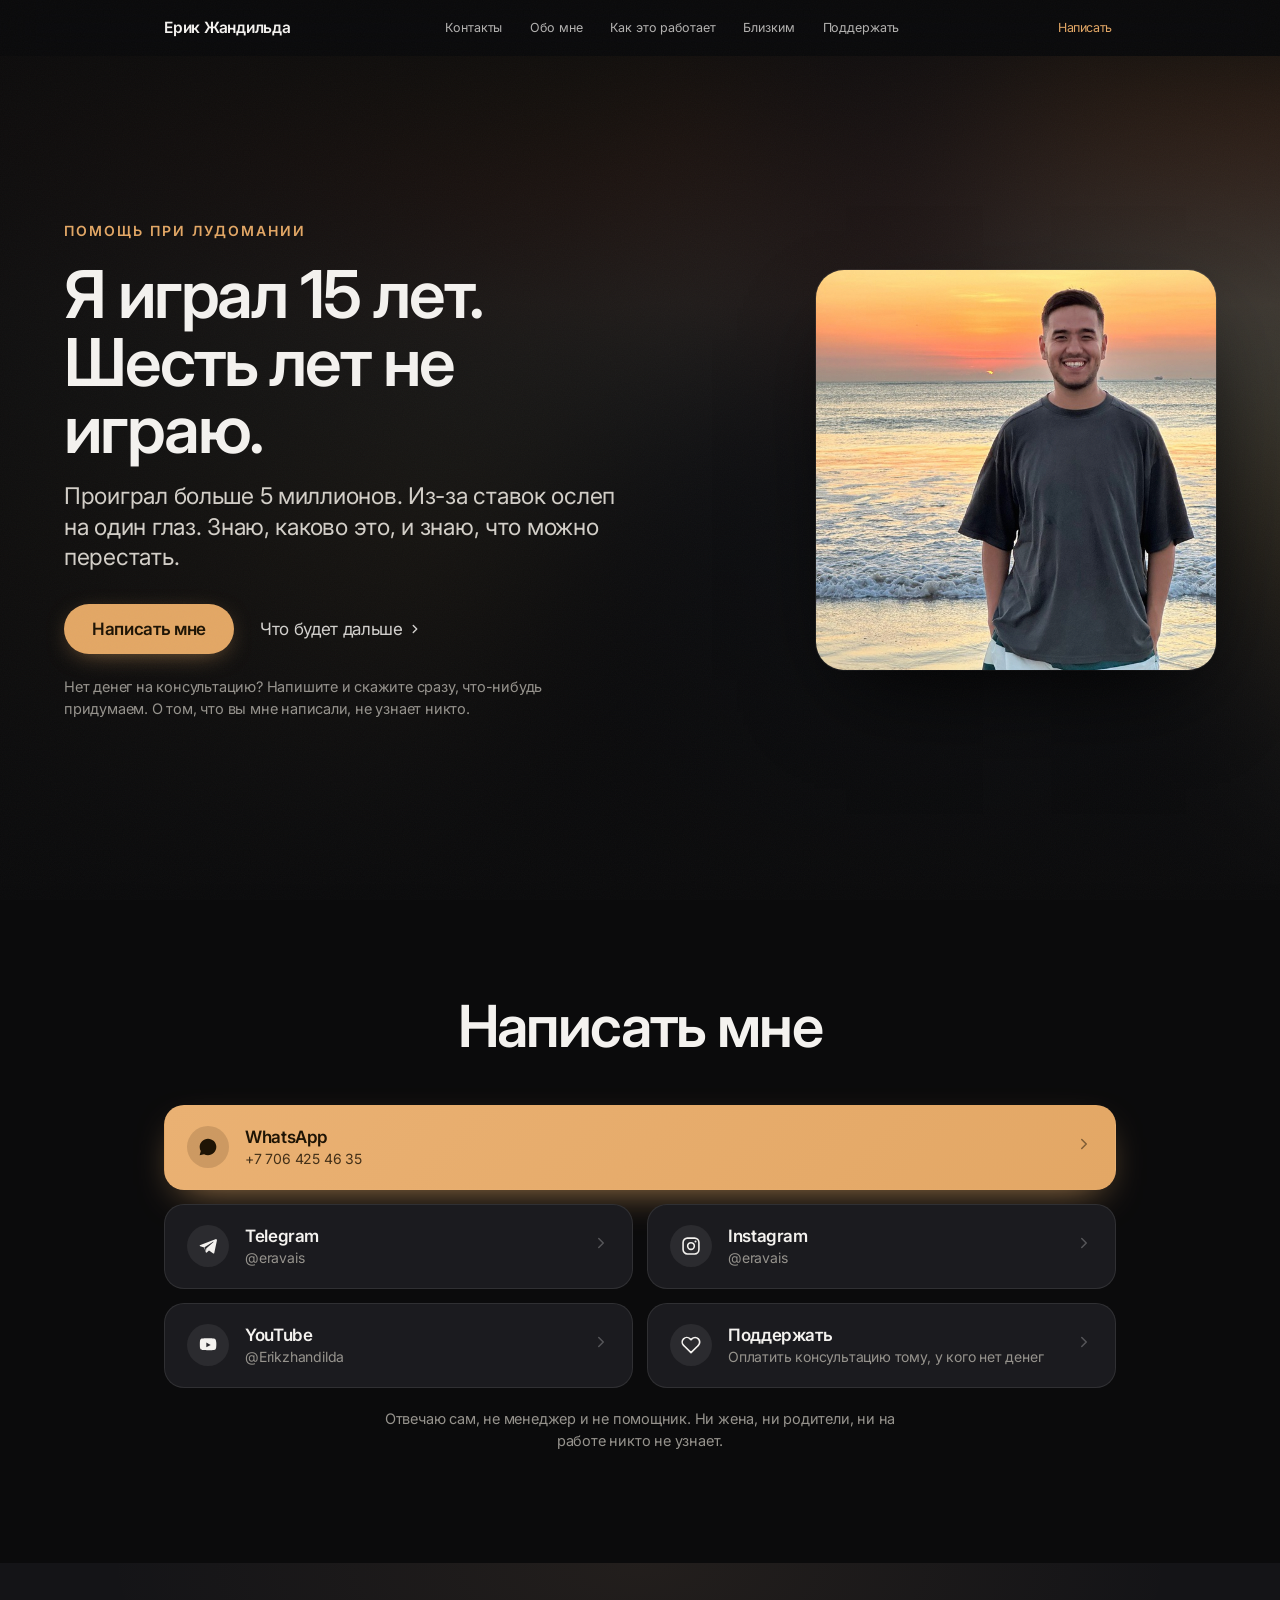
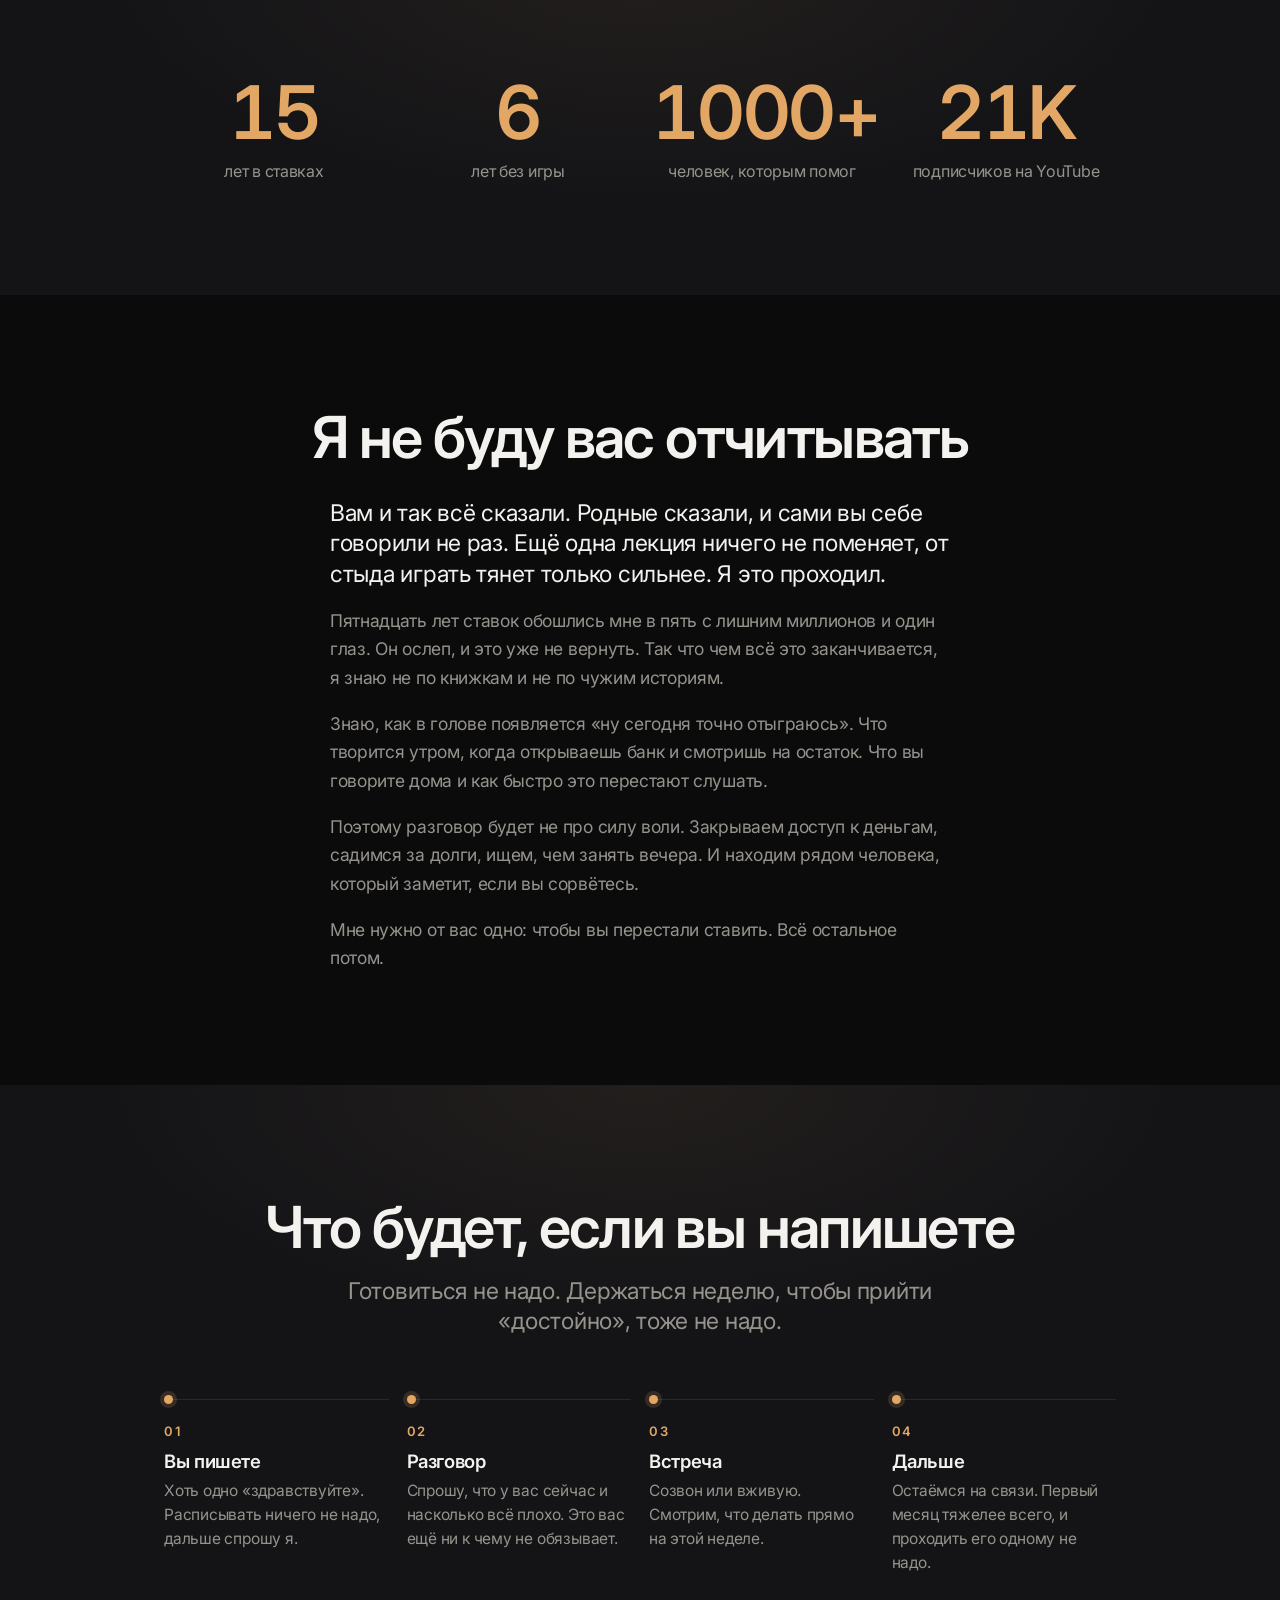
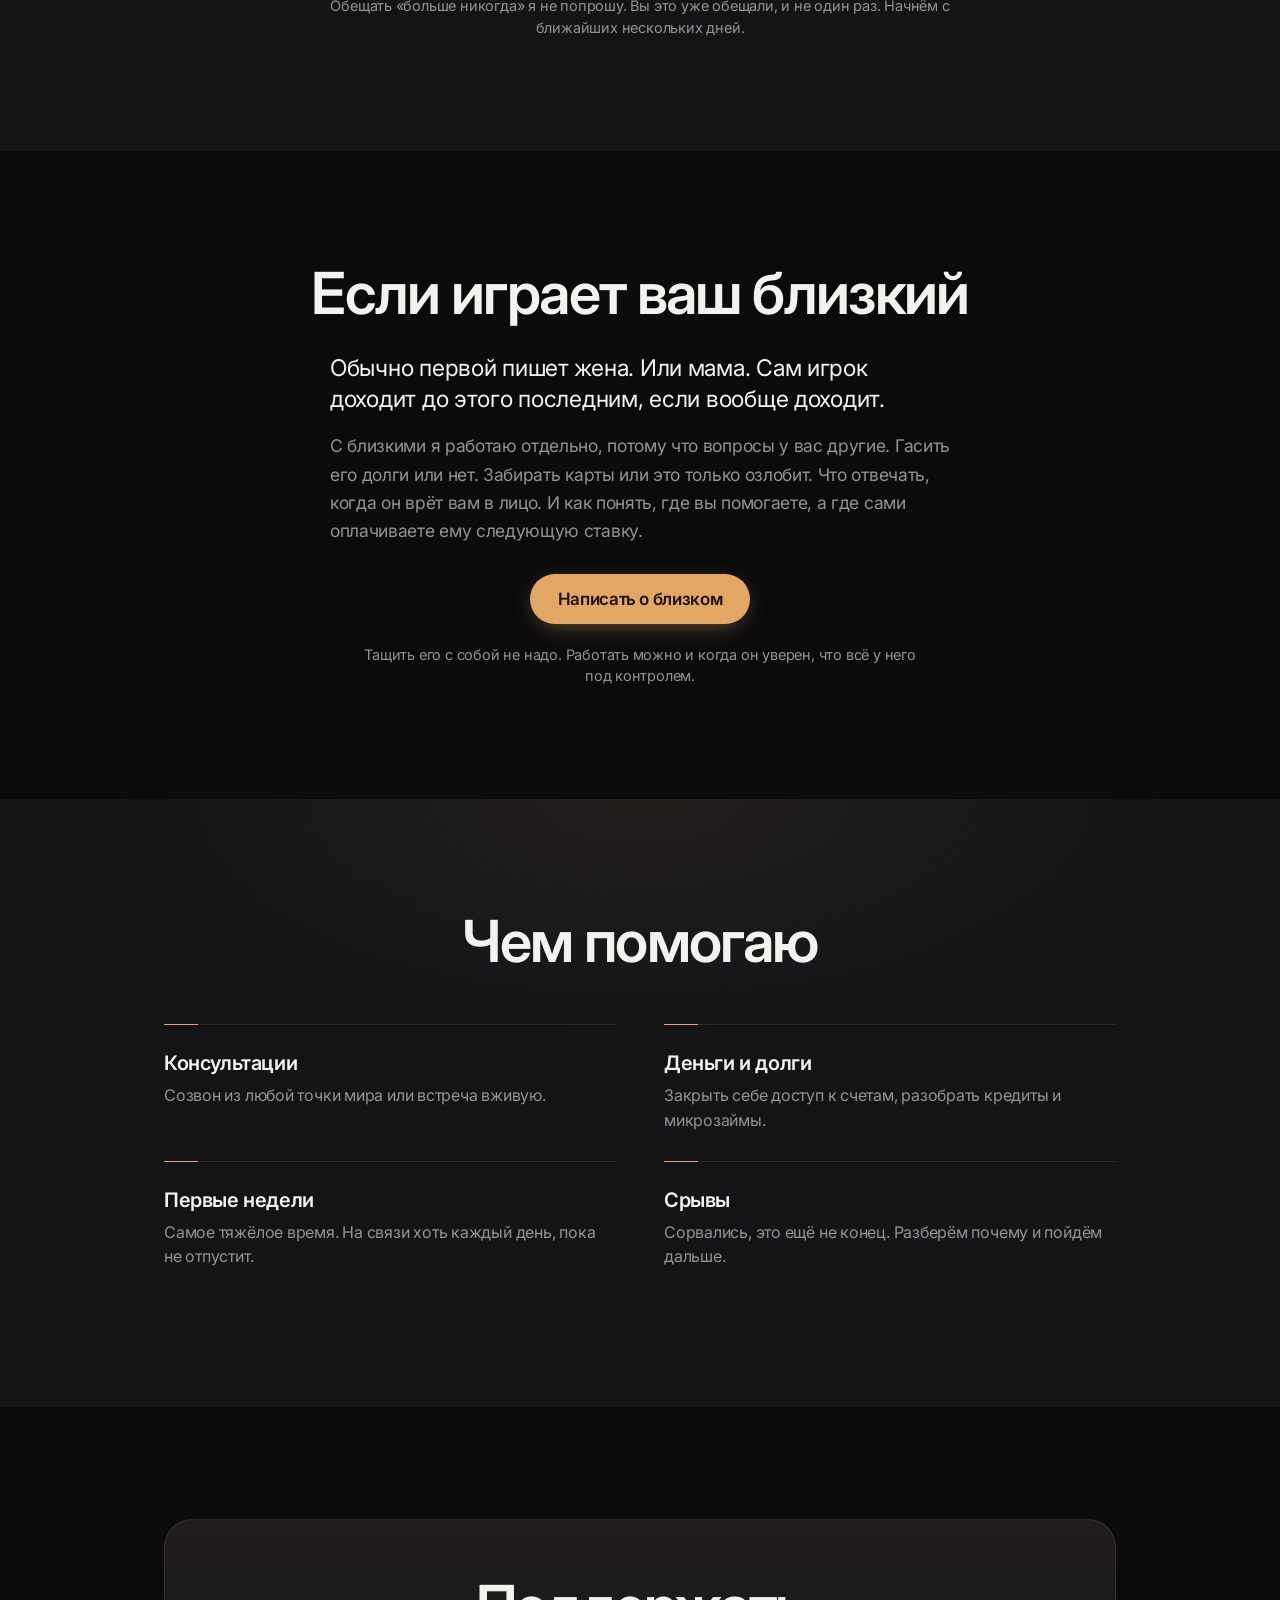
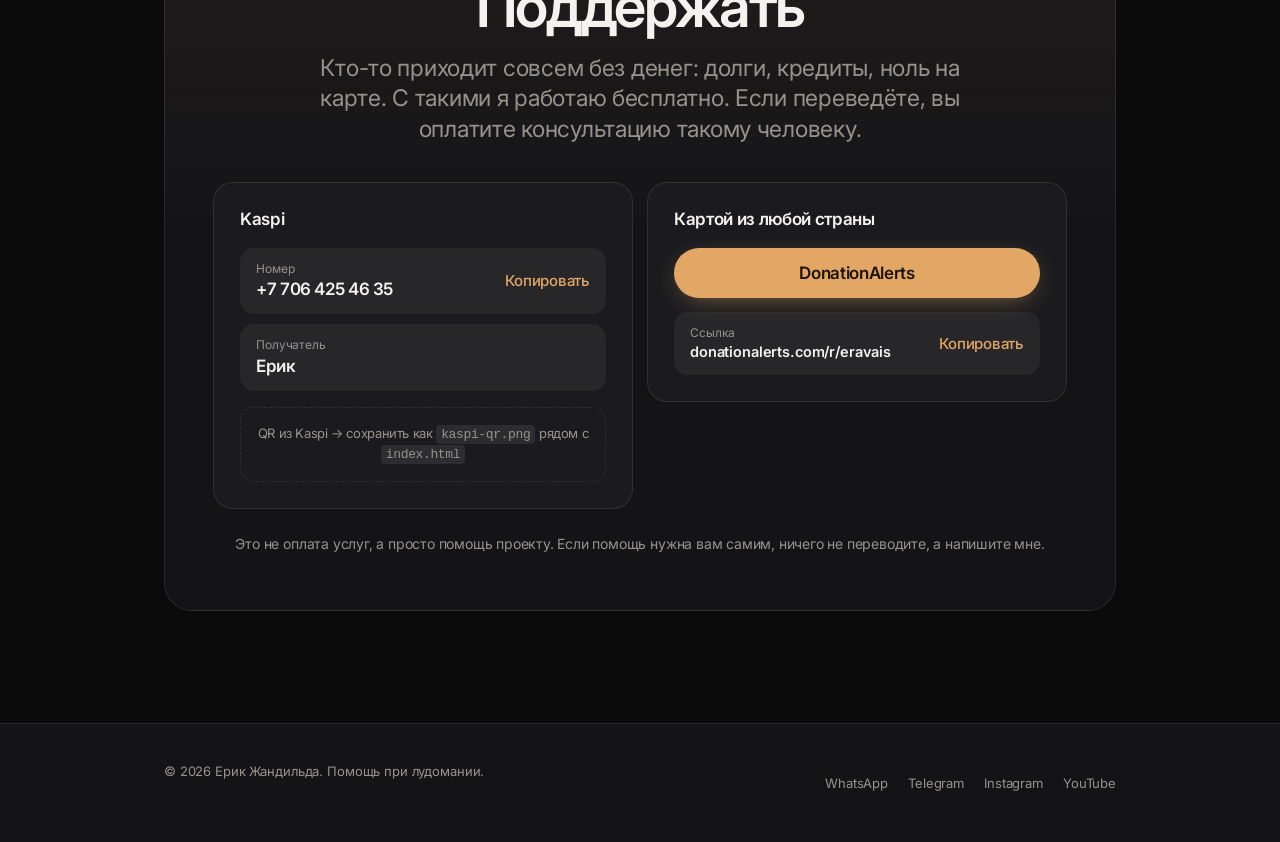
==== commit 8f4e3d20: "Редизайн: фото на весь первый экран, свет, таймлайн шагов" ====
--- a/index.html
+++ b/index.html
@@ -9,7 +9,12 @@
 <meta property="og:type" content="website">
 <meta property="og:title" content="Ерик Жандильда — помощь при лудомании">
 <meta property="og:description" content="Проиграл больше 5 миллионов и ослеп на один глаз. Шесть лет не играю и помогаю выбраться другим.">
-<meta property="og:image" content="erik.jpg">
+<meta property="og:image" content="https://erikogaa.github.io/eravais/erik.jpg">
+<meta property="og:image:width" content="640">
+<meta property="og:image:height" content="640">
+<meta property="og:url" content="https://erikogaa.github.io/eravais/">
+<meta name="twitter:card" content="summary_large_image">
+<link rel="canonical" href="https://erikogaa.github.io/eravais/">
 <meta property="og:locale" content="ru_RU">
 <link rel="icon" href="data:image/svg+xml,%3Csvg xmlns='http://www.w3.org/2000/svg' viewBox='0 0 100 100'%3E%3Crect width='100' height='100' rx='26' fill='%23000'/%3E%3Cpath d='M27 53l16 16 31-38' stroke='%23e3a765' stroke-width='10' fill='none' stroke-linecap='round' stroke-linejoin='round'/%3E%3C/svg%3E">
 <link rel="preconnect" href="https://fonts.googleapis.com">
@@ -20,176 +25,231 @@
 
 <style>
 :root{
-  --bg:#0c0c0d;            /* основной фон */
-  --bg2:#131315;           /* фон чередующихся секций */
-  --card:#1a1a1d;          /* карточки */
-  --card2:#1e1e22;         /* карточки на секции --bg2 */
-  --fg:#f2f0ed;            /* текст */
-  --fg2:#8e8c88;           /* второстепенный текст */
+  --bg:#0b0b0c;            /* основной фон */
+  --bg2:#141417;           /* фон чередующихся секций */
+  --card:#1b1b1f;          /* карточки */
+  --card2:#212126;         /* карточки на секции --bg2 */
+  --fg:#f4f2ef;            /* текст */
+  --fg2:#96938d;           /* второстепенный текст */
   --acc:#e3a765;           /* песочный акцент */
-  --acc-hover:#efb87c;
-  --acc-ink:#201506;       /* текст на песочном */
+  --acc-hover:#f0bb81;
+  --acc-ink:#1e1405;       /* текст на песочном */
   --line:rgba(255,255,255,.09);
-  --w:980px;
+  --ease:cubic-bezier(.22,.61,.28,1);
+  --w:1000px;
 }
 *{box-sizing:border-box;margin:0;padding:0}
-html{-webkit-text-size-adjust:100%;scroll-behavior:smooth}
+[hidden]{display:none!important}
+html{-webkit-text-size-adjust:100%;scroll-behavior:smooth;scroll-padding-top:60px}
 body{
   background:var(--bg);color:var(--fg);
   font-family:-apple-system,BlinkMacSystemFont,'SF Pro Display','SF Pro Text','Inter','Helvetica Neue',Helvetica,Arial,sans-serif;
-  font-size:17px;line-height:1.47;letter-spacing:-.022em;
+  font-size:17px;line-height:1.5;letter-spacing:-.022em;
   -webkit-font-smoothing:antialiased;overflow-x:hidden;
 }
 img{max-width:100%;display:block}
 a{color:inherit;text-decoration:none}
-.w{width:100%;max-width:var(--w);margin:0 auto;padding:0 22px}
-.sec{padding:110px 0}
-@media(max-width:734px){.sec{padding:70px 0}}
+.w{width:100%;max-width:var(--w);margin:0 auto;padding:0 24px}
+.sec{padding:112px 0;position:relative}
+@media(max-width:734px){.sec{padding:74px 0}}
 .gray{background:var(--bg2)}
-.black{background:#000;color:var(--fg)}
-.gray{border-top:1px solid var(--line);border-bottom:1px solid var(--line)}
+/* тёплый свет сверху у чередующихся секций */
+.gray::before{content:'';position:absolute;inset:0 0 auto;height:340px;pointer-events:none;
+  background:radial-gradient(60% 100% at 50% 0%,rgba(227,167,101,.07),transparent 70%)}
+.gray>*{position:relative}
+
+/* зерно поверх всей страницы — убирает пластиковую плоскость тёмного фона */
+body::after{content:'';position:fixed;inset:0;z-index:200;pointer-events:none;opacity:.028;
+  background-image:url("data:image/svg+xml,%3Csvg xmlns='http://www.w3.org/2000/svg' width='140' height='140'%3E%3Cfilter id='n'%3E%3CfeTurbulence type='fractalNoise' baseFrequency='.85' numOctaves='3'/%3E%3C/filter%3E%3Crect width='100%25' height='100%25' filter='url(%23n)'/%3E%3C/svg%3E")}
 
 /* --- навбар --- */
-nav{position:sticky;top:0;z-index:100;height:48px;
-  background:rgba(12,12,13,.72);backdrop-filter:saturate(180%) blur(20px);-webkit-backdrop-filter:saturate(180%) blur(20px)}
-.nav-in{max-width:var(--w);margin:0 auto;padding:0 22px;height:48px;
-  display:flex;align-items:center;justify-content:space-between;gap:18px}
-.nav-brand{font-size:15px;font-weight:600;letter-spacing:-.01em;color:var(--fg)}
-.nav-links{display:flex;gap:26px}
-.nav-links a{font-size:12px;color:var(--fg);opacity:.8;letter-spacing:-.01em}
+nav{position:sticky;top:0;z-index:100;height:56px;
+  background:rgba(11,11,12,.6);backdrop-filter:saturate(180%) blur(22px);-webkit-backdrop-filter:saturate(180%) blur(22px);
+  border-bottom:1px solid transparent;transition:background .3s,border-color .3s}
+nav.solid{background:rgba(11,11,12,.86);border-bottom-color:var(--line)}
+.nav-in{max-width:var(--w);margin:0 auto;padding:0 24px;height:56px;display:flex;align-items:center;justify-content:space-between;gap:18px}
+.nav-brand{font-size:15.5px;font-weight:600;letter-spacing:-.015em;color:var(--fg);display:inline-flex;align-items:center;height:56px}
+.nav-links{display:flex;gap:28px}
+.nav-links a{font-size:12.5px;color:var(--fg);opacity:.72;letter-spacing:-.01em;display:inline-flex;align-items:center;height:56px;transition:opacity .2s}
 .nav-links a:hover{opacity:1}
-@media(max-width:734px){.nav-links{display:none}}
-.nav-cta{font-size:12px;color:var(--acc);font-weight:400}
-.nav-cta:hover{text-decoration:underline}
+@media(max-width:820px){.nav-links{display:none}}
+.nav-cta{font-size:12.5px;color:var(--acc);display:inline-flex;align-items:center;height:56px;padding:0 4px}
+.nav-cta:hover{color:var(--acc-hover)}
 
 /* --- типографика --- */
-.eyebrow{font-size:19px;font-weight:600;letter-spacing:.004em;color:var(--acc);margin-bottom:8px}
-h1{font-size:clamp(40px,7.4vw,72px);line-height:1.05;font-weight:600;letter-spacing:-.015em}
-h2{font-size:clamp(32px,5.4vw,54px);line-height:1.07;font-weight:600;letter-spacing:-.015em}
-h3{font-size:21px;line-height:1.19;font-weight:600;letter-spacing:.011em}
-.sub{font-size:clamp(19px,2.2vw,24px);line-height:1.29;font-weight:400;letter-spacing:.009em}
-.body{font-size:17px;line-height:1.53;letter-spacing:-.022em}
+.eyebrow{font-size:14px;font-weight:600;letter-spacing:.14em;text-transform:uppercase;color:var(--acc);margin-bottom:20px}
+h1{font-size:clamp(40px,5.7vw,66px);line-height:1.02;font-weight:600;letter-spacing:-.032em}
+h2{font-size:clamp(30px,5vw,58px);line-height:1.05;font-weight:600;letter-spacing:-.028em}
+h3{font-size:20px;line-height:1.2;font-weight:600;letter-spacing:-.02em}
+.sub{font-size:clamp(18px,2.1vw,23px);line-height:1.32;font-weight:400;letter-spacing:-.012em}
+.body{font-size:17.5px;line-height:1.62;letter-spacing:-.018em}
 .center{text-align:center}
-.dim{color:var(--fg2)}
-.dim-d{color:var(--fg2)}
-.narrow{max-width:700px;margin-left:auto;margin-right:auto}
+.dim{color:var(--fg2)}.dim-d{color:var(--fg2)}
+.narrow{max-width:660px;margin-left:auto;margin-right:auto}
+/* длинные абзацы читаются слева, заголовки остаются по центру */
+.prose{max-width:620px;margin:0 auto;text-align:left}
+.prose p+p{margin-top:18px}
+h2+.prose{margin-top:30px}
 
 /* --- кнопки --- */
 .pill{display:inline-flex;align-items:center;justify-content:center;
   background:var(--acc);color:var(--acc-ink);border:none;cursor:pointer;font-family:inherit;
-  font-size:17px;font-weight:400;letter-spacing:-.022em;line-height:1.18;
-  padding:12px 23px;border-radius:980px;transition:background .2s}
-.pill:hover{background:var(--acc-hover)}
-.pill.sm{font-size:14px;padding:8px 16px}
-.tlink{font-size:17px;color:var(--acc);display:inline-flex;align-items:center;gap:4px;letter-spacing:-.022em}
-.tlink:hover{text-decoration:underline}
-.black .tlink{color:var(--acc)}
-.cta-row{display:flex;gap:14px 30px;flex-wrap:wrap;align-items:center;justify-content:center}
-
-/* --- hero --- */
-.hero{padding:64px 0 0;text-align:center;overflow:hidden}
-.hero h1{margin-bottom:14px}
-.hero .sub{max-width:640px;margin:0 auto 24px}
-.hero-photo{margin:52px auto 0;max-width:420px;position:relative}
-.hero-photo img{width:100%;aspect-ratio:1/1;object-fit:cover;border-radius:26px}
-.ph-note{border:1.5px dashed rgba(255,255,255,.25);border-radius:26px;aspect-ratio:1/1;
-  display:flex;align-items:center;justify-content:center;text-align:center;padding:28px;
-  color:var(--fg2);font-size:14px;line-height:1.5}
+  font-size:17px;font-weight:600;letter-spacing:-.02em;line-height:1.18;
+  padding:15px 28px;border-radius:980px;transition:background .25s,transform .18s var(--ease),box-shadow .25s;
+  box-shadow:0 6px 26px -10px rgba(227,167,101,.7)}
+.pill:hover{background:var(--acc-hover);transform:translateY(-1px);box-shadow:0 12px 32px -10px rgba(227,167,101,.85)}
+.pill:active{transform:translateY(0)}
+.tlink{font-size:17px;color:var(--fg);display:inline-flex;align-items:center;gap:6px;letter-spacing:-.02em;
+  padding:14px 6px;margin:-14px -6px;opacity:.85;transition:opacity .2s}
+.tlink:hover{opacity:1}
+.tlink svg{transition:transform .25s var(--ease)}
+.tlink:hover svg{transform:translateX(3px)}
+.cta-row{display:flex;gap:12px 26px;flex-wrap:wrap;align-items:center}
+
+/* ============ HERO ============ */
+.hero{position:relative;isolation:isolate;overflow:hidden}
+.hero-bg{position:absolute;inset:0;z-index:-2}
+.hero-bg img{width:100%;height:100%;object-fit:cover;object-position:center 22%}
+.hero-scrim{position:absolute;inset:0;z-index:-1}
+.hero-in{position:relative;display:grid;align-items:center;gap:56px}
+
+/* desktop: размытое фото создаёт свет, резкое стоит справа */
+@media(min-width:821px){
+  .hero{min-height:92vh;display:flex;align-items:center;padding:80px 0}
+  .hero-bg img{filter:blur(70px) saturate(150%) brightness(.6);transform:scale(1.25)}
+  .hero-scrim{background:
+    linear-gradient(90deg,rgba(11,11,12,.94) 0%,rgba(11,11,12,.82) 45%,rgba(11,11,12,.5) 100%),
+    linear-gradient(180deg,rgba(11,11,12,.7) 0%,transparent 30%,rgba(11,11,12,.95) 100%)}
+  .hero .w{max-width:1200px}
+  .hero-in{grid-template-columns:minmax(0,1fr) 400px;gap:48px}
+  .hero-photo img{width:100%;aspect-ratio:1/1;object-fit:cover;border-radius:28px;
+    box-shadow:0 40px 90px -30px rgba(0,0,0,.9),0 0 0 1px rgba(255,255,255,.08)}
+  .hero-text{max-width:560px}
+}
+/* телефон: фото на весь экран, текст внизу поверх затемнения */
+@media(max-width:820px){
+  .hero{min-height:calc(100svh - 56px);display:flex;align-items:flex-end;padding:0 0 104px}
+  .hero-bg img{filter:brightness(.92)}
+  .hero-scrim{background:
+    linear-gradient(180deg,rgba(11,11,12,.55) 0%,rgba(11,11,12,.06) 14%,rgba(11,11,12,.42) 30%,rgba(11,11,12,.88) 48%,rgba(11,11,12,.97) 62%,var(--bg) 86%)}
+  .hero-text{text-shadow:0 1px 26px rgba(0,0,0,.6)}
+  .hero .eyebrow{text-shadow:0 2px 10px rgba(0,0,0,.85),0 0 30px rgba(0,0,0,.7)}
+  .hero-in{grid-template-columns:1fr;gap:0}
+  .hero-photo{display:none}
+  .hero .eyebrow{margin-bottom:14px}
+}
+.hero h1{margin-bottom:18px}
+.hero .sub{max-width:560px;margin-bottom:32px;color:#d3cfc8}
+.hero .note{margin-top:22px;max-width:480px;text-align:left;margin-left:0}
+@media(max-width:820px){.hero .note{margin-top:20px}}
+.ph-note{border:1.5px dashed rgba(255,255,255,.22);border-radius:28px;aspect-ratio:1/1;
+  display:flex;align-items:center;justify-content:center;text-align:center;padding:28px;color:var(--fg2);font-size:14px;line-height:1.5}
 .ph-note code{background:rgba(255,255,255,.1);padding:2px 6px;border-radius:5px}
-@media(max-width:734px){.hero{padding:44px 0 0}.hero-photo{margin-top:38px;max-width:320px}}
+
+/* мелкая подпись */
+.note{font-size:14.5px;line-height:1.5;color:var(--fg2);letter-spacing:-.014em;max-width:560px;margin:20px auto 0;text-align:center}
 
 /* --- сетка ссылок --- */
-.links{display:grid;grid-template-columns:1fr 1fr;gap:14px;margin-top:44px}
-@media(max-width:734px){.links{grid-template-columns:1fr;gap:11px;margin-top:34px}}
-.lk{display:flex;align-items:center;gap:15px;padding:19px 22px;border-radius:18px;
-  background:var(--card);border:1px solid var(--line);transition:background .2s,border-color .2s,transform .15s}
-.lk:hover{background:#232327;border-color:rgba(255,255,255,.16)}
-.lk:active{transform:scale(.995)}
+.links{display:grid;grid-template-columns:minmax(0,1fr) minmax(0,1fr);gap:14px;margin-top:48px}
+@media(max-width:820px){.links{grid-template-columns:minmax(0,1fr);gap:11px;margin-top:36px}}
+.lk{display:flex;align-items:center;gap:16px;min-width:0;padding:20px 22px;border-radius:20px;
+  background:var(--card);border:1px solid var(--line);
+  transition:background .25s,border-color .25s,transform .2s var(--ease)}
+.lk:hover{background:#26262b;border-color:rgba(255,255,255,.17);transform:translateY(-2px)}
+.lk:active{transform:translateY(0)}
 .lk.wide{grid-column:1/-1}
-.lk .i{flex:none;width:38px;height:38px;border-radius:50%;display:flex;align-items:center;justify-content:center;
+.lk .i{flex:none;width:42px;height:42px;border-radius:50%;display:flex;align-items:center;justify-content:center;
   background:rgba(255,255,255,.07);color:var(--fg)}
 .lk .t{min-width:0}
 .lk .t b{display:block;font-size:17px;font-weight:600;letter-spacing:-.022em;line-height:1.3}
-.lk .t span{display:block;font-size:14px;color:var(--fg2);letter-spacing:-.016em;line-height:1.35;margin-top:1px;
-  overflow:hidden;text-overflow:ellipsis;white-space:nowrap}
-.lk .a{margin-left:auto;flex:none;color:rgba(255,255,255,.26)}
-.lk:hover .a{color:var(--fg2)}
-.lk.accent{background:var(--acc);border-color:var(--acc)}
+.lk .t span{display:block;font-size:14px;color:var(--fg2);letter-spacing:-.014em;line-height:1.35;margin-top:2px}
+.lk .a{margin-left:auto;flex:none;color:rgba(255,255,255,.26);transition:transform .25s var(--ease),color .2s}
+.lk:hover .a{color:var(--fg);transform:translateX(3px)}
+.lk.accent{background:linear-gradient(135deg,#eab173,var(--acc));border-color:transparent;
+  box-shadow:0 14px 40px -18px rgba(227,167,101,.85)}
 .lk.accent .t b{color:var(--acc-ink)}
-.lk.accent .t span{color:rgba(32,21,6,.66)}
-.lk.accent .a{color:rgba(32,21,6,.42)}
-.lk.accent .i{background:rgba(32,21,6,.13);color:var(--acc-ink)}
-.lk.accent:hover{background:var(--acc-hover);border-color:var(--acc-hover)}
-
-/* --- микрокопия под кнопками --- */
-.note{font-size:14px;line-height:1.45;color:var(--fg2);letter-spacing:-.016em;
-  max-width:540px;margin:18px auto 0;text-align:center}
-
-/* --- шаги --- */
-.steps{display:grid;grid-template-columns:repeat(4,1fr);gap:14px;margin-top:44px;text-align:left}
-@media(max-width:900px){.steps{grid-template-columns:1fr 1fr}}
-@media(max-width:560px){.steps{grid-template-columns:1fr;margin-top:32px}}
-.step{background:var(--card2);border:1px solid var(--line);border-radius:18px;padding:24px 22px}
-.step b{display:block;font-size:14px;font-weight:600;color:var(--acc);letter-spacing:.03em;margin-bottom:14px}
-.step h3{font-size:18px;margin-bottom:6px}
-.step p{font-size:15px;color:var(--fg2);line-height:1.5;letter-spacing:-.016em}
+.lk.accent .t span{color:rgba(30,20,5,.82)}
+.lk.accent .a{color:rgba(30,20,5,.5)}
+.lk.accent .i{background:rgba(30,20,5,.14);color:var(--acc-ink)}
+.lk.accent:hover{background:linear-gradient(135deg,#f2bd85,#e8b073);box-shadow:0 20px 46px -18px rgba(227,167,101,.95)}
+.lk.accent:hover .a{color:var(--acc-ink)}
 
 /* --- цифры --- */
-.stats{display:grid;grid-template-columns:repeat(4,1fr);gap:20px;text-align:center}
-@media(max-width:900px){.stats{grid-template-columns:1fr 1fr;gap:44px 20px}}
-@media(max-width:734px){.stats{grid-template-columns:1fr 1fr;gap:40px 16px}}
-.stat b{display:block;font-size:clamp(44px,6.4vw,68px);line-height:1;font-weight:600;letter-spacing:-.02em;margin-bottom:10px}
-.stat span{font-size:17px;color:var(--fg2);letter-spacing:-.022em}
-
-/* --- карточки --- */
-.cards{display:grid;grid-template-columns:1fr 1fr;gap:16px;margin-top:44px}
-@media(max-width:734px){.cards{grid-template-columns:1fr;gap:12px;margin-top:34px}}
-.card{background:var(--card);border:1px solid var(--line);border-radius:18px;padding:28px}
-.gray .card{background:var(--card2)}
-.card h3{margin-bottom:7px}
-.card p{font-size:16px;color:var(--fg2);line-height:1.5;letter-spacing:-.016em}
+.stats{display:grid;grid-template-columns:repeat(4,minmax(0,1fr));gap:24px;text-align:center}
+@media(max-width:900px){.stats{grid-template-columns:minmax(0,1fr) minmax(0,1fr);gap:46px 20px}}
+.stat b{display:block;font-size:clamp(46px,7vw,74px);line-height:1;font-weight:600;letter-spacing:-.035em;
+  margin-bottom:12px;color:var(--acc);font-variant-numeric:tabular-nums}
+.stat span{font-size:16px;color:var(--fg2);letter-spacing:-.018em;line-height:1.35;display:block}
+
+/* --- карточки услуг: без рамок, с песочной чертой --- */
+.cards{display:grid;grid-template-columns:minmax(0,1fr) minmax(0,1fr);gap:2px 48px;margin-top:52px}
+@media(max-width:734px){.cards{grid-template-columns:minmax(0,1fr);gap:0;margin-top:36px}}
+.card{padding:26px 0;border-top:1px solid var(--line);position:relative}
+.card::before{content:'';position:absolute;top:-1px;left:0;width:34px;height:1px;background:var(--acc)}
+.card h3{margin-bottom:8px}
+.card p{font-size:16px;color:var(--fg2);line-height:1.55;letter-spacing:-.014em}
+
+/* --- шаги: линия времени вместо коробок --- */
+.steps{display:grid;grid-template-columns:repeat(4,minmax(0,1fr));gap:18px;margin-top:52px;text-align:left}
+@media(max-width:900px){.steps{grid-template-columns:minmax(0,1fr) minmax(0,1fr);gap:34px 22px}}
+@media(max-width:560px){.steps{grid-template-columns:minmax(0,1fr);gap:30px;margin-top:36px}}
+.step{position:relative;padding-top:34px}
+.step::before{content:'';position:absolute;top:11px;left:0;right:0;height:1px;background:var(--line)}
+.step::after{content:'';position:absolute;top:7px;left:0;width:9px;height:9px;border-radius:50%;
+  background:var(--acc);box-shadow:0 0 0 4px rgba(227,167,101,.16)}
+.step b{display:block;font-size:13px;font-weight:600;color:var(--acc);letter-spacing:.12em;margin-bottom:8px}
+.step h3{font-size:18.5px;margin-bottom:7px}
+.step p{font-size:15.5px;color:var(--fg2);line-height:1.55;letter-spacing:-.014em}
 
 /* --- донаты --- */
-.dbox{background:var(--bg2);border:1px solid var(--line);border-radius:24px;padding:48px 44px;margin-top:6px}
-@media(max-width:734px){.dbox{padding:32px 22px;border-radius:20px}}
-.dgrid{display:grid;grid-template-columns:1fr 1fr;gap:14px;align-items:start;margin-top:34px;text-align:left}
-@media(max-width:734px){.dgrid{grid-template-columns:1fr}}
-.dcard{background:var(--card);border:1px solid var(--line);border-radius:18px;padding:24px}
-.dcard h3{font-size:17px;margin-bottom:16px}
+.dbox{background:linear-gradient(180deg,rgba(227,167,101,.06),transparent 45%),var(--bg2);
+  border:1px solid var(--line);border-radius:28px;padding:56px 48px}
+@media(max-width:734px){.dbox{padding:36px 22px;border-radius:22px}}
+.dgrid{display:grid;grid-template-columns:minmax(0,1fr) minmax(0,1fr);gap:14px;align-items:start;margin-top:38px;text-align:left}
+@media(max-width:734px){.dgrid{grid-template-columns:minmax(0,1fr)}}
+.dcard{background:var(--card);border:1px solid var(--line);border-radius:20px;padding:26px}
+.dcard h3{font-size:17px;margin-bottom:18px}
 .req{display:flex;align-items:center;justify-content:space-between;gap:12px;flex-wrap:wrap;
-  background:rgba(255,255,255,.05);border-radius:12px;padding:13px 15px;margin-bottom:10px}
+  background:rgba(255,255,255,.05);border-radius:14px;padding:14px 16px;margin-bottom:10px}
 .req>span{display:flex;flex-direction:column;gap:3px;min-width:0}
 .req .lbl{font-size:12px;color:var(--fg2);letter-spacing:-.01em;line-height:1.2}
 .req .val{font-size:17px;font-weight:600;letter-spacing:-.022em;word-break:break-word;line-height:1.25}
-.copy{background:none;border:none;color:var(--acc);font-size:15px;font-family:inherit;
-  cursor:pointer;padding:6px 2px;white-space:nowrap;letter-spacing:-.016em}
-.copy:hover{text-decoration:underline}
-.copy.done{color:#5ac07a;text-decoration:none}
+.req .val.url{font-size:14.5px;letter-spacing:-.01em}
+@media(max-width:380px){.req .val.url{font-size:13px}}
+.copy{background:none;border:none;color:var(--acc);font-size:15px;font-family:inherit;font-weight:500;
+  cursor:pointer;padding:13px 8px;margin:-13px -8px;white-space:nowrap;letter-spacing:-.016em}
+.copy:hover{color:var(--acc-hover)}
+.copy.done{color:#6ecb8c}
 .pill-full{width:100%}
-.qr{margin-top:14px}
-.qr img{width:158px;height:158px;border-radius:12px;background:#fff;padding:8px;margin:0 auto}
-.qr-ph{border:1.5px dashed var(--line);border-radius:12px;padding:16px;color:var(--fg2);font-size:13px;line-height:1.5;text-align:center}
+.qr{margin-top:16px}
+.qr img{width:160px;height:160px;border-radius:14px;background:#fff;padding:8px;margin:0 auto}
+.qr-ph{border:1.5px dashed var(--line);border-radius:14px;padding:16px;color:var(--fg2);font-size:13px;line-height:1.5;text-align:center}
 .qr-ph code{background:rgba(255,255,255,.08);padding:2px 5px;border-radius:4px}
-.dnote{margin-top:22px;font-size:14px;color:var(--fg2);line-height:1.5;letter-spacing:-.016em}
+.dnote{margin-top:24px;font-size:14px;color:var(--fg2);line-height:1.5;letter-spacing:-.014em}
 
 /* --- футер --- */
-footer{background:var(--bg2);padding:34px 0;font-size:12px;color:var(--fg2);line-height:1.5}
-.foot{display:flex;justify-content:space-between;gap:16px;flex-wrap:wrap;letter-spacing:-.01em}
-.foot a:hover{text-decoration:underline}
-.foot-links{display:flex;gap:20px}
+footer{background:var(--bg2);border-top:1px solid var(--line);padding:38px 0;font-size:13px;color:var(--fg2);line-height:1.5}
+.foot{display:flex;justify-content:space-between;gap:6px 16px;flex-wrap:wrap;letter-spacing:-.01em}
+.foot a:hover{color:var(--fg)}
+.foot-links{display:flex;flex-wrap:wrap;gap:2px 20px}
+.foot-links a{display:inline-flex;align-items:center;min-height:44px}
 
 /* --- нижняя панель --- */
 .buybar{position:fixed;left:0;right:0;bottom:0;z-index:90;display:none;
-  padding:10px 16px calc(10px + env(safe-area-inset-bottom));
-  background:rgba(12,12,13,.82);backdrop-filter:saturate(180%) blur(20px);-webkit-backdrop-filter:saturate(180%) blur(20px);
+  padding:12px 16px calc(12px + env(safe-area-inset-bottom));
+  background:rgba(11,11,12,.78);backdrop-filter:saturate(180%) blur(22px);-webkit-backdrop-filter:saturate(180%) blur(22px);
   border-top:1px solid var(--line)}
 .buybar .pill{width:100%}
-@media(max-width:734px){.buybar{display:block}body{padding-bottom:76px}}
+@media(max-width:734px){.buybar{display:block}body{padding-bottom:84px}}
 
 /* --- появление --- */
-.rv{opacity:0;transform:translateY(20px);transition:opacity .8s cubic-bezier(.28,.11,.32,1),transform .8s cubic-bezier(.28,.11,.32,1)}
+.rv{opacity:0;transform:translateY(24px);transition:opacity .85s var(--ease),transform .85s var(--ease)}
 .rv.in{opacity:1;transform:none}
-@media(prefers-reduced-motion:reduce){.rv{opacity:1;transform:none;transition:none}html{scroll-behavior:auto}}
+@media(prefers-reduced-motion:reduce){
+  .rv{opacity:1;transform:none;transition:none}
+  html{scroll-behavior:auto}
+  .pill,.lk,.tlink svg,.lk .a{transition:none}
+}
 </style>
 </head>
 <body>
@@ -204,28 +264,32 @@
       <a href="#family">Близким</a>
       <a href="#donate">Поддержать</a>
     </div>
-    <a class="nav-cta" data-wa href="#">Написать</a>
+    <a class="nav-cta" data-wa href="https://wa.me/77064254635" target="_blank" rel="noopener">Написать</a>
   </div>
 </nav>
 
 <!-- HERO -->
-<div id="top" class="black">
-  <div class="w hero">
-    <p class="eyebrow">Помощь при лудомании</p>
-    <h1>Я играл 15 лет.<br>Шесть лет не играю.</h1>
-    <p class="sub dim-d">Проиграл больше 5 миллионов. Из-за ставок ослеп на один глаз.<br>Знаю, каково это, и знаю, что можно перестать.</p>
-    <div class="cta-row">
-      <a class="pill" data-wa href="#">Написать мне</a>
-      <a class="tlink" href="#how">Как это работает <svg width="13" height="13" viewBox="0 0 24 24" fill="none" stroke="currentColor" stroke-width="2.4" stroke-linecap="round" stroke-linejoin="round"><path d="M9 6l6 6-6 6"/></svg></a>
+<div id="top" class="hero">
+  <div class="hero-bg"><img id="heroBg" data-src="erik.jpg" alt="" aria-hidden="true"></div>
+  <div class="hero-scrim"></div>
+  <div class="w hero-in">
+    <div class="hero-text">
+      <p class="eyebrow">Помощь при лудомании</p>
+      <h1>Я играл 15 лет.<br>Шесть лет не играю.</h1>
+      <p class="sub">Проиграл больше 5 миллионов. Из-за ставок ослеп на один глаз.
+        Знаю, каково это, и знаю, что можно перестать.</p>
+      <div class="cta-row">
+        <a class="pill" data-wa href="https://wa.me/77064254635" target="_blank" rel="noopener">Написать мне</a>
+        <a class="tlink" href="#how">Что будет дальше <svg width="14" height="14" viewBox="0 0 24 24" fill="none" stroke="currentColor" stroke-width="2.4" stroke-linecap="round" stroke-linejoin="round"><path d="M9 6l6 6-6 6"/></svg></a>
+      </div>
+      <p class="note">Нет денег на консультацию? Напишите и скажите сразу, что-нибудь придумаем.
+        О том, что вы мне написали, не узнает никто.</p>
     </div>
-    <p class="note">Нет денег на консультацию? Напишите и скажите сразу, что-нибудь придумаем.
-      О том, что вы мне написали, не узнает никто.</p>
     <div class="hero-photo">
       <img id="photo" data-src="erik.jpg" alt="" hidden>
       <div class="ph-note" id="photoPh">Положите фото рядом с <code>index.html</code> под именем <code>erik.jpg</code></div>
     </div>
   </div>
-  <div style="height:96px"></div>
 </div>
 
 <!-- ССЫЛКИ -->
@@ -233,25 +297,25 @@
   <div class="w">
     <h2 class="center">Написать мне</h2>
     <div class="links">
-      <a class="lk accent wide" data-wa href="#">
+      <a class="lk accent wide" data-wa href="https://wa.me/77064254635" target="_blank" rel="noopener">
         <span class="i"><svg width="20" height="20" viewBox="0 0 24 24" fill="currentColor"><path d="M12 2C6.5 2 2 6.5 2 12c0 1.8.5 3.4 1.3 4.9L2 22l5.3-1.4c1.4.8 3 1.2 4.7 1.2 5.5 0 10-4.5 10-10S17.5 2 12 2zm5.5 12.4c-.3-.2-1.8-.9-2-1-.3-.1-.5-.2-.7.1s-.8 1-1 1.2c-.2.2-.4.2-.7.1-1.7-.9-2.9-1.6-4-3.6-.3-.5.3-.5.9-1.6.1-.2 0-.4 0-.6s-.7-1.6-.9-2.2c-.2-.6-.5-.5-.7-.5h-.6c-.2 0-.6.1-.9.4-.3.3-1.2 1.2-1.2 2.8s1.2 3.3 1.4 3.5c.2.2 2.4 3.7 5.8 5.1 2.2.9 3 1 4 .9.6-.1 1.8-.8 2.1-1.5.3-.7.3-1.4.2-1.5-.1-.2-.3-.3-.6-.4z"/></svg></span>
         <span class="t"><b>WhatsApp</b><span data-phone-display>+7 706 425 46 35</span></span>
         <span class="a"><svg width="18" height="18" viewBox="0 0 24 24" fill="none" stroke="currentColor" stroke-width="2" stroke-linecap="round" stroke-linejoin="round"><path d="M9 6l6 6-6 6"/></svg></span>
       </a>
 
-      <a class="lk" data-tg href="#">
+      <a class="lk" data-tg href="https://t.me/eravais" target="_blank" rel="noopener">
         <span class="i"><svg width="20" height="20" viewBox="0 0 24 24" fill="currentColor"><path d="M21.7 3.5 2.9 10.8c-1.1.4-1.1 1.1-.2 1.4l4.7 1.5 1.8 5.5c.2.6.4.8.8.8.4 0 .6-.2.9-.5l2.3-2.2 4.7 3.5c.9.5 1.5.2 1.7-.8l3.1-14.6c.3-1.2-.5-1.8-1-1.9zM7.9 13.4l10.1-6.4c.5-.3.9-.1.6.2l-8.7 7.8-.3 3.6-1.7-5.2z"/></svg></span>
         <span class="t"><b>Telegram</b><span data-tg-handle>@eravais</span></span>
         <span class="a"><svg width="18" height="18" viewBox="0 0 24 24" fill="none" stroke="currentColor" stroke-width="2" stroke-linecap="round" stroke-linejoin="round"><path d="M9 6l6 6-6 6"/></svg></span>
       </a>
 
-      <a class="lk" data-ig href="#" target="_blank" rel="noopener">
+      <a class="lk" data-ig href="https://instagram.com/eravais" target="_blank" rel="noopener">
         <span class="i"><svg width="20" height="20" viewBox="0 0 24 24" fill="none" stroke="currentColor" stroke-width="1.9"><rect x="2.5" y="2.5" width="19" height="19" rx="5.2"/><circle cx="12" cy="12" r="4"/><circle cx="17.4" cy="6.6" r="1.2" fill="currentColor" stroke="none"/></svg></span>
         <span class="t"><b>Instagram</b><span data-ig-handle>@eravais</span></span>
         <span class="a"><svg width="18" height="18" viewBox="0 0 24 24" fill="none" stroke="currentColor" stroke-width="2" stroke-linecap="round" stroke-linejoin="round"><path d="M9 6l6 6-6 6"/></svg></span>
       </a>
 
-      <a class="lk" data-yt href="#" target="_blank" rel="noopener" hidden>
+      <a class="lk" data-yt href="https://www.youtube.com/@Erikzhandilda" target="_blank" rel="noopener" hidden>
         <span class="i"><svg width="20" height="20" viewBox="0 0 24 24" fill="currentColor"><path d="M21.6 7.2s-.2-1.4-.8-2c-.8-.8-1.6-.8-2-.9C16 4 12 4 12 4s-4 0-6.8.3c-.4 0-1.2.1-2 .9-.6.6-.8 2-.8 2S2.2 8.8 2.2 10.4v1.5c0 1.6.2 3.2.2 3.2s.2 1.4.8 2c.8.8 1.8.8 2.2.9 1.6.1 6.8.2 6.8.2s4 0 6.8-.3c.4-.1 1.2-.1 2-.9.6-.6.8-2 .8-2s.2-1.6.2-3.2v-1.5c0-1.6-.4-3.1-.4-3.1zM10 14.6V9.1l5.2 2.8-5.2 2.7z"/></svg></span>
         <span class="t"><b>YouTube</b><span data-yt-handle>Подкасты и видео</span></span>
         <span class="a"><svg width="18" height="18" viewBox="0 0 24 24" fill="none" stroke="currentColor" stroke-width="2" stroke-linecap="round" stroke-linejoin="round"><path d="M9 6l6 6-6 6"/></svg></span>
@@ -270,10 +334,10 @@
 <!-- ЦИФРЫ -->
 <section class="sec gray">
   <div class="w stats">
-    <div class="stat rv"><b>15</b><span>лет в ставках</span></div>
-    <div class="stat rv"><b>6</b><span>лет без игры</span></div>
-    <div class="stat rv"><b>1000+</b><span>человек, которым помог</span></div>
-    <div class="stat rv"><b>21K</b><span>подписчиков на YouTube</span></div>
+    <div class="stat rv"><b data-count="15">15</b><span>лет в ставках</span></div>
+    <div class="stat rv"><b data-count="6">6</b><span>лет без игры</span></div>
+    <div class="stat rv"><b data-count="1000" data-suffix="+">1000+</b><span>человек, которым помог</span></div>
+    <div class="stat rv"><b data-count="21" data-suffix="K">21K</b><span>подписчиков на YouTube</span></div>
   </div>
 </section>
 
@@ -281,25 +345,27 @@
 <section id="about" class="sec">
   <div class="w center">
     <h2 class="narrow">Я не буду вас отчитывать</h2>
-    <p class="sub dim narrow" style="margin-top:22px">
+    <div class="prose">
+    <p class="sub">
       Вам и так всё сказали. Родные сказали, и сами вы себе говорили не раз.
       Ещё одна лекция ничего не поменяет, от стыда играть тянет только сильнее. Я это проходил.
     </p>
-    <p class="body dim narrow" style="margin-top:20px">
+    <p class="body dim">
       Пятнадцать лет ставок обошлись мне в пять с лишним миллионов и один глаз. Он ослеп, и это
       уже не вернуть. Так что чем всё это заканчивается, я знаю не по книжкам и не по чужим историям.
     </p>
-    <p class="body dim narrow" style="margin-top:20px">
+    <p class="body dim">
       Знаю, как в голове появляется «ну сегодня точно отыграюсь». Что творится утром, когда открываешь
       банк и смотришь на остаток. Что вы говорите дома и как быстро это перестают слушать.
     </p>
-    <p class="body dim narrow" style="margin-top:16px">
+    <p class="body dim">
       Поэтому разговор будет не про силу воли. Закрываем доступ к деньгам, садимся за долги, ищем,
       чем занять вечера. И находим рядом человека, который заметит, если вы сорвётесь.
     </p>
-    <p class="body dim narrow" style="margin-top:20px">
+    <p class="body dim">
       Мне нужно от вас одно: чтобы вы перестали ставить. Всё остальное потом.
-    </p>
+    </p>    </div>
+
   </div>
 </section>
 
@@ -323,16 +389,18 @@
 <section id="family" class="sec">
   <div class="w center">
     <h2 class="narrow">Если играет ваш близкий</h2>
-    <p class="sub dim narrow" style="margin-top:20px">
+    <div class="prose">
+    <p class="sub">
       Обычно первой пишет жена. Или мама. Сам игрок доходит до этого последним,
       если вообще доходит.
     </p>
-    <p class="body dim narrow" style="margin-top:18px">
+    <p class="body dim">
       С близкими я работаю отдельно, потому что вопросы у вас другие. Гасить его долги или нет.
       Забирать карты или это только озлобит. Что отвечать, когда он врёт вам в лицо.
       И как понять, где вы помогаете, а где сами оплачиваете ему следующую ставку.
-    </p>
-    <a class="pill" data-wa-family href="#" style="margin-top:28px">Написать о близком</a>
+    </p>    </div>
+
+    <a class="pill" data-wa-family href="https://wa.me/77064254635" target="_blank" rel="noopener" style="margin-top:28px">Написать о близком</a>
     <p class="note">Тащить его с собой не надо. Работать можно и когда он уверен, что всё у него под контролем.</p>
   </div>
 </section>
@@ -376,9 +444,9 @@
         </div>
         <div class="dcard">
           <h3>Картой из любой страны</h3>
-          <a class="pill pill-full" data-da href="#" target="_blank" rel="noopener">DonationAlerts</a>
+          <a class="pill pill-full" data-da href="https://www.donationalerts.com/r/eravais" target="_blank" rel="noopener">DonationAlerts</a>
           <div class="req" style="margin-top:14px;margin-bottom:0">
-            <span><span class="lbl">Ссылка</span><span class="val" style="font-size:15px" data-da-display>donationalerts.com/r/eravais</span></span>
+            <span><span class="lbl">Ссылка</span><span class="val url" data-da-display>donationalerts.com/r/eravais</span></span>
             <button class="copy" data-copy-da>Копировать</button>
           </div>
         </div>
@@ -392,15 +460,15 @@
   <div class="w foot">
     <span>© <span id="yr">2026</span> <span data-name>Ерик</span>. Помощь при лудомании.</span>
     <span class="foot-links">
-      <a data-wa href="#">WhatsApp</a>
-      <a data-tg href="#">Telegram</a>
-      <a data-ig href="#" target="_blank" rel="noopener">Instagram</a>
-      <a data-yt href="#" target="_blank" rel="noopener" hidden>YouTube</a>
+      <a data-wa href="https://wa.me/77064254635">WhatsApp</a>
+      <a data-tg href="https://t.me/eravais">Telegram</a>
+      <a data-ig href="https://instagram.com/eravais" target="_blank" rel="noopener">Instagram</a>
+      <a data-yt href="https://www.youtube.com/@Erikzhandilda" target="_blank" rel="noopener" hidden>YouTube</a>
     </span>
   </div>
 </footer>
 
-<div class="buybar"><a class="pill" data-wa href="#">Написать в WhatsApp</a></div>
+<div class="buybar"><a class="pill" data-wa href="https://wa.me/77064254635" target="_blank" rel="noopener">Написать в WhatsApp</a></div>
 
 <script>
 /* ====================================================================
@@ -475,6 +543,7 @@
   }
   optionalImage('photo', 'photoPh');
   optionalImage('kaspiQr', 'kaspiQrPh');
+  optionalImage('heroBg', null);
 
   /* копирование */
   function copy(btn, text){
@@ -498,6 +567,34 @@
   q('[data-copy-kaspi]').forEach(b => b.addEventListener('click', () => copy(b, CONFIG.kaspiPhoneCopy)));
   q('[data-copy-da]').forEach(b => b.addEventListener('click', () => copy(b, daUrl)));
 
+  /* шапка при прокрутке */
+  const navEl = document.querySelector('nav');
+  const onScroll = () => navEl.classList.toggle('solid', window.scrollY > 12);
+  onScroll(); window.addEventListener('scroll', onScroll, {passive:true});
+
+  /* цифры докручиваются при появлении */
+  const reduced = matchMedia('(prefers-reduced-motion: reduce)').matches;
+  function countUp(el){
+    const target = +el.dataset.count, suffix = el.dataset.suffix || '';
+    if (reduced || !target) { el.textContent = target + suffix; return; }
+    const dur = 1100, t0 = performance.now();
+    const tick = now => {
+      const k = Math.min(1, (now - t0) / dur);
+      const eased = 1 - Math.pow(1 - k, 3);
+      el.textContent = Math.round(target * eased) + suffix;
+      if (k < 1) requestAnimationFrame(tick);
+    };
+    el.textContent = '0' + suffix;
+    requestAnimationFrame(tick);
+  }
+  const nums = document.querySelectorAll('[data-count]');
+  if ('IntersectionObserver' in window) {
+    const io2 = new IntersectionObserver(es => es.forEach(en => {
+      if (en.isIntersecting) { countUp(en.target); io2.unobserve(en.target); }
+    }), {threshold:.5});
+    nums.forEach(el => io2.observe(el));
+  }
+
   /* появление */
   const rv = document.querySelectorAll('.rv');
   if ('IntersectionObserver' in window) {
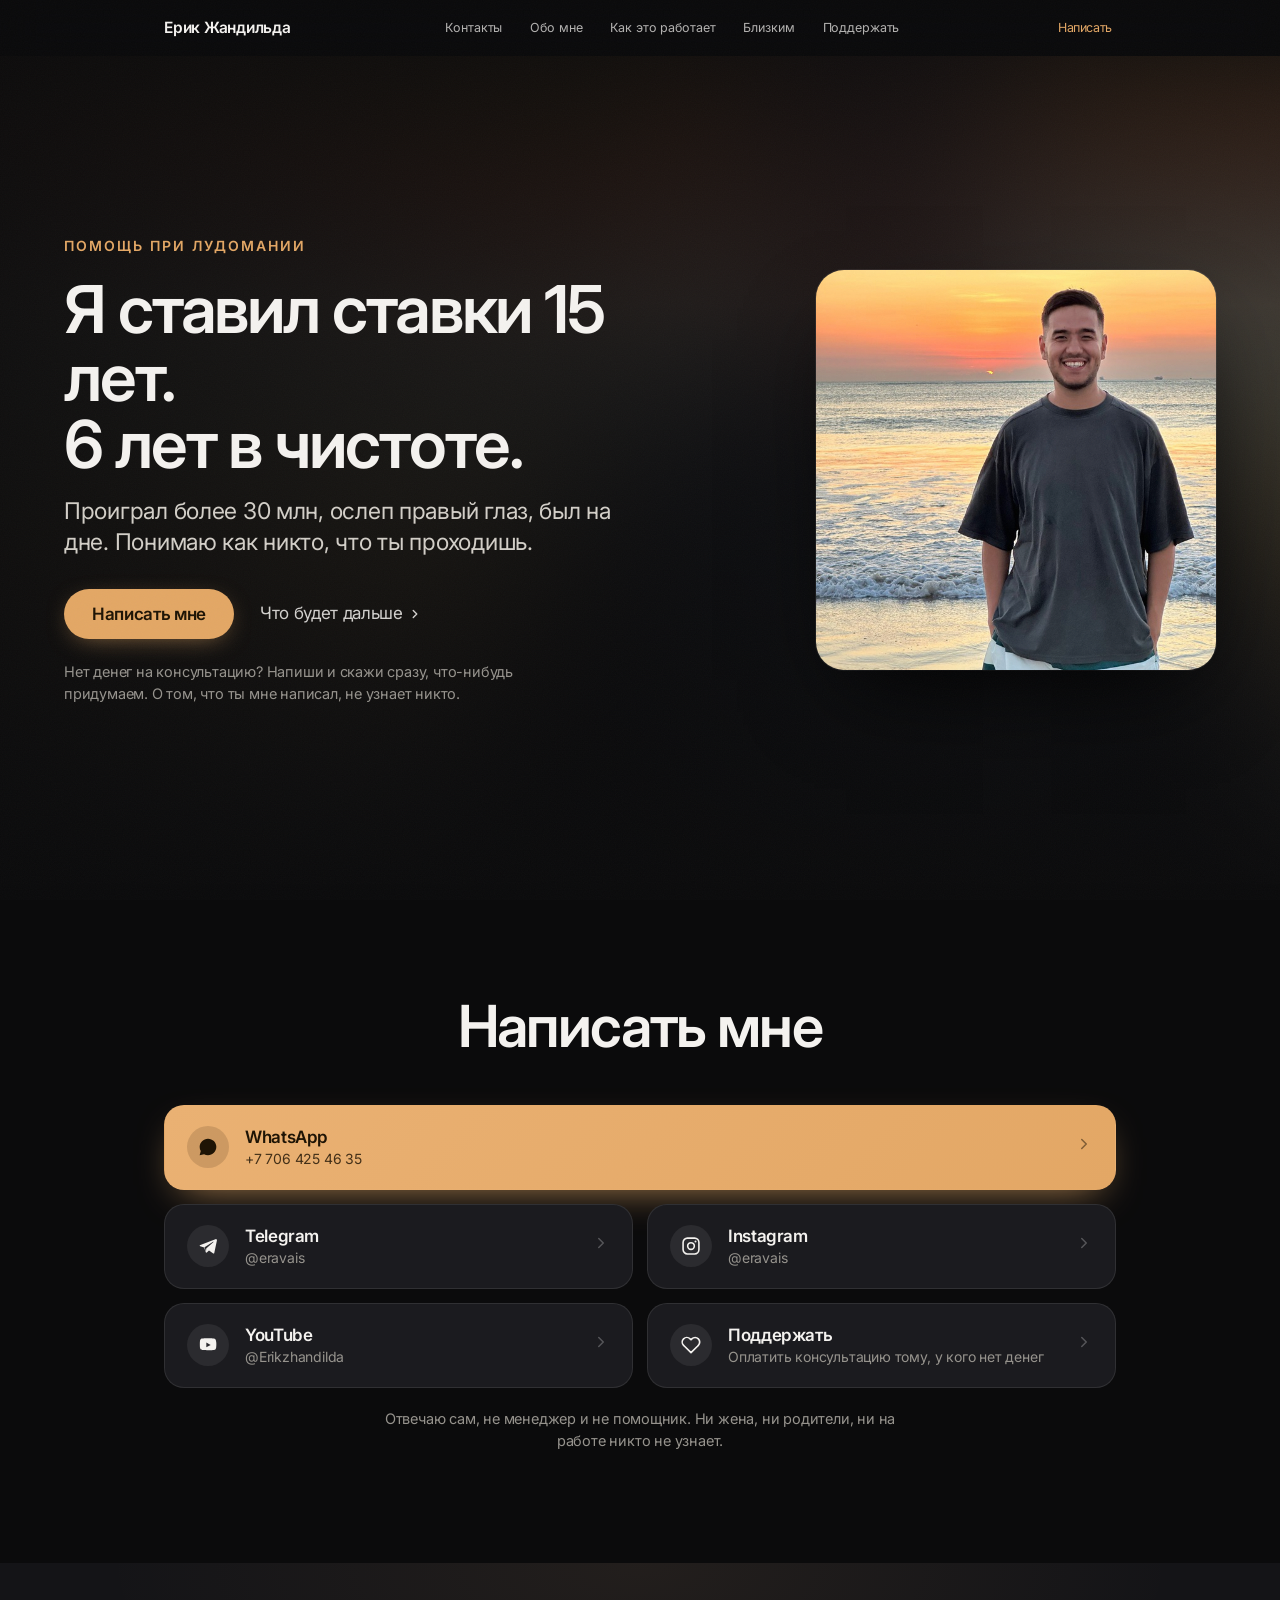
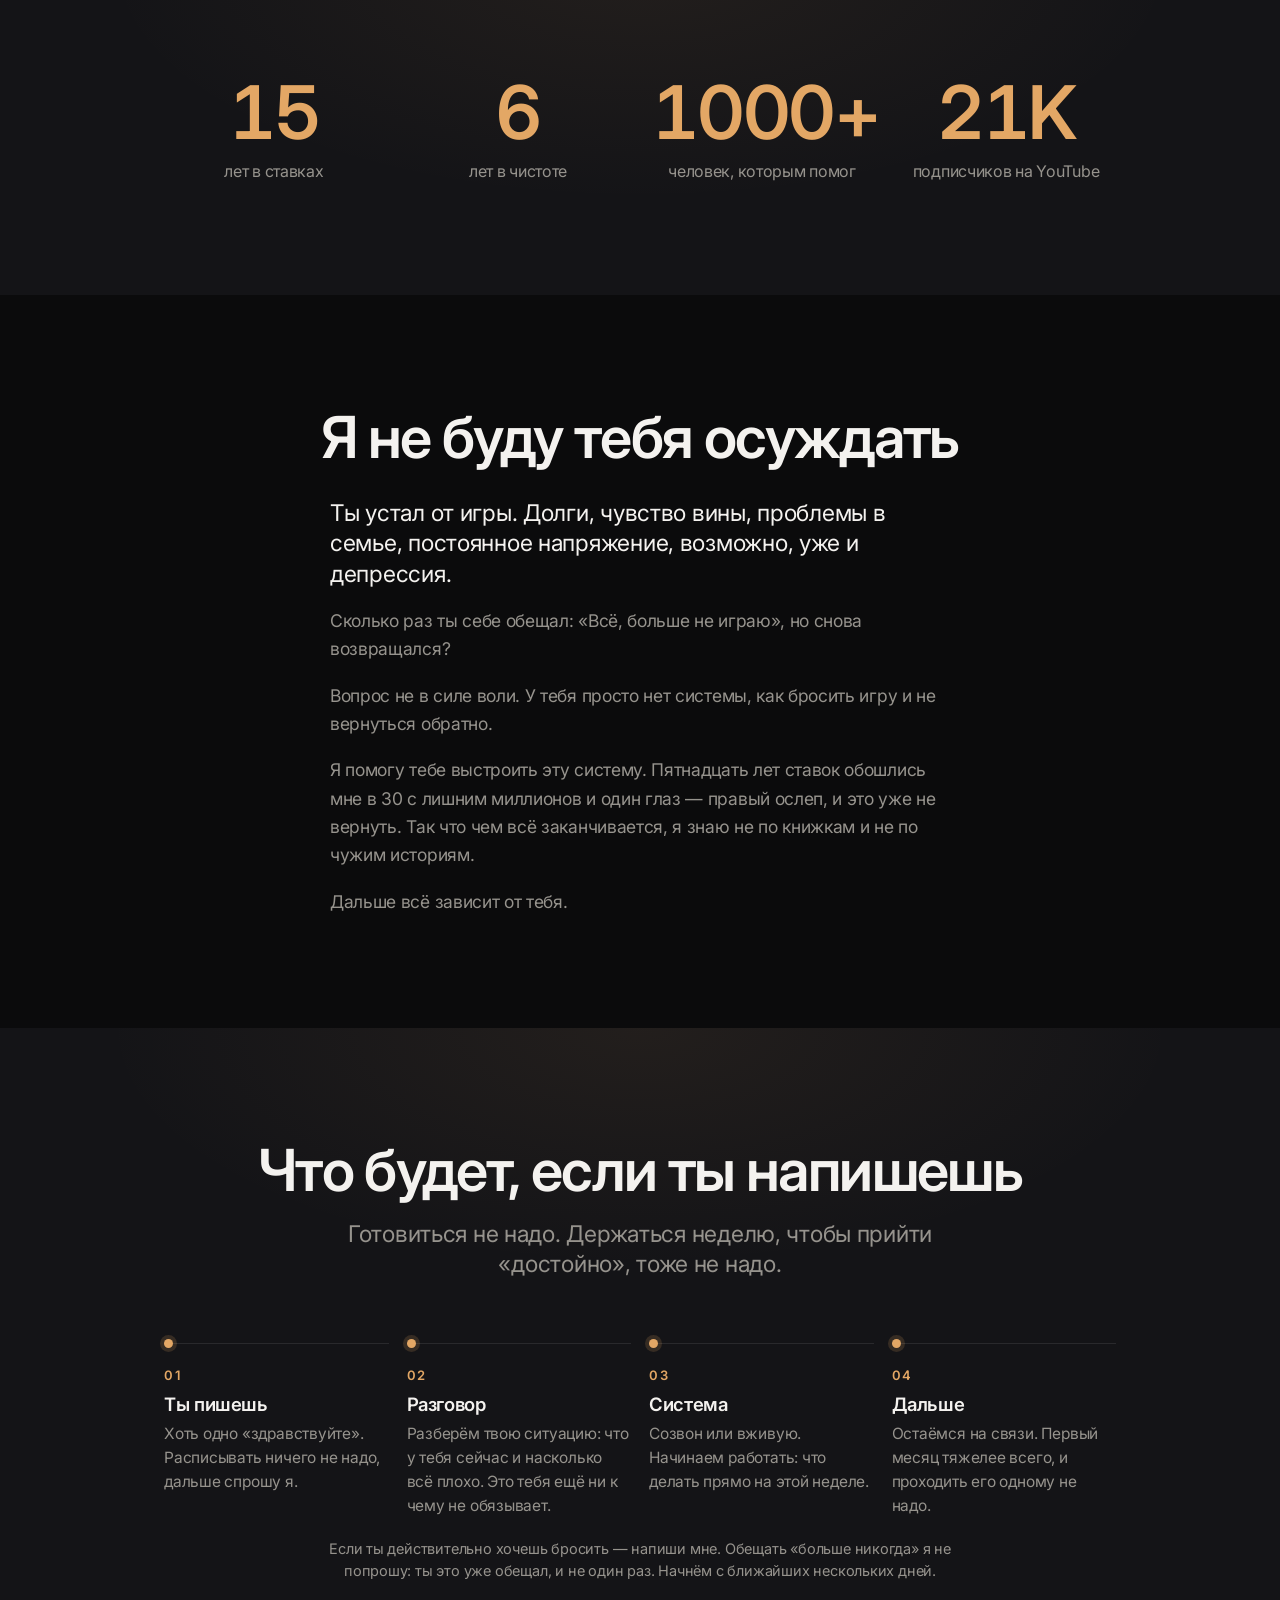
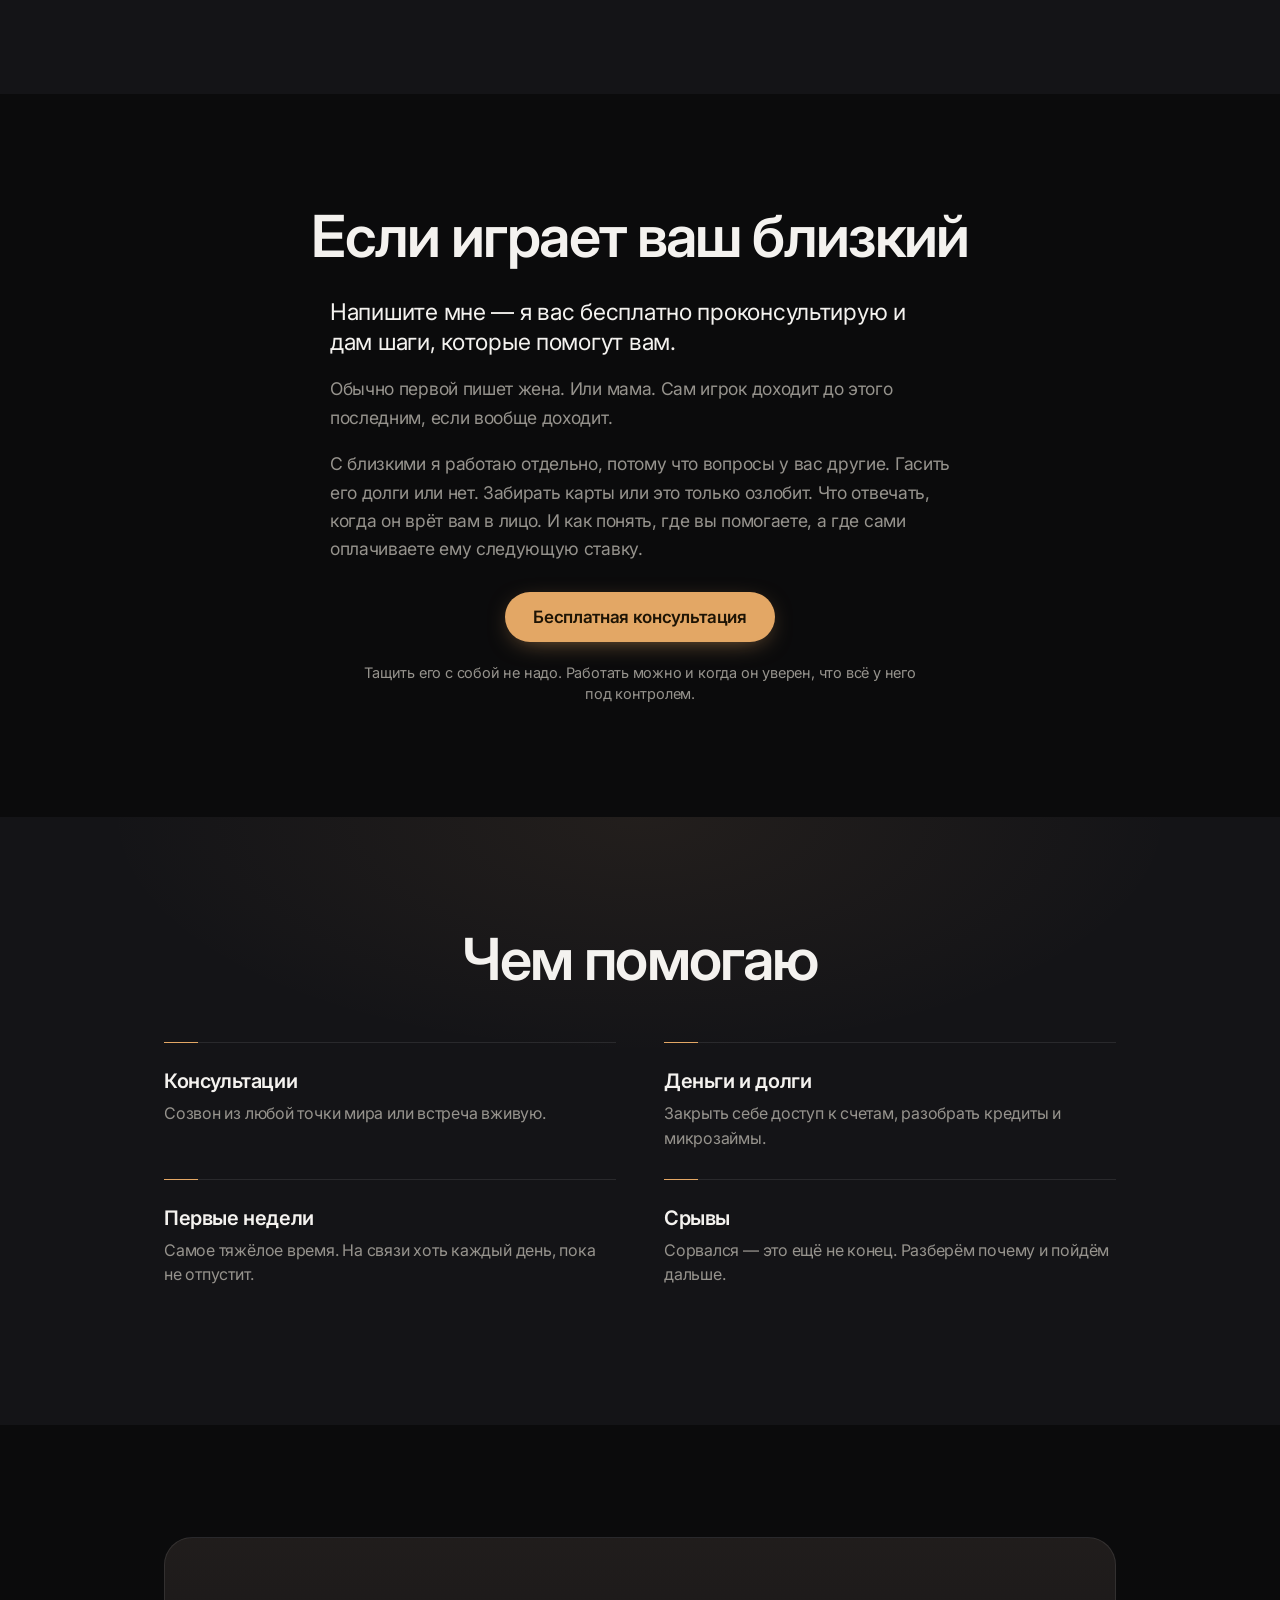
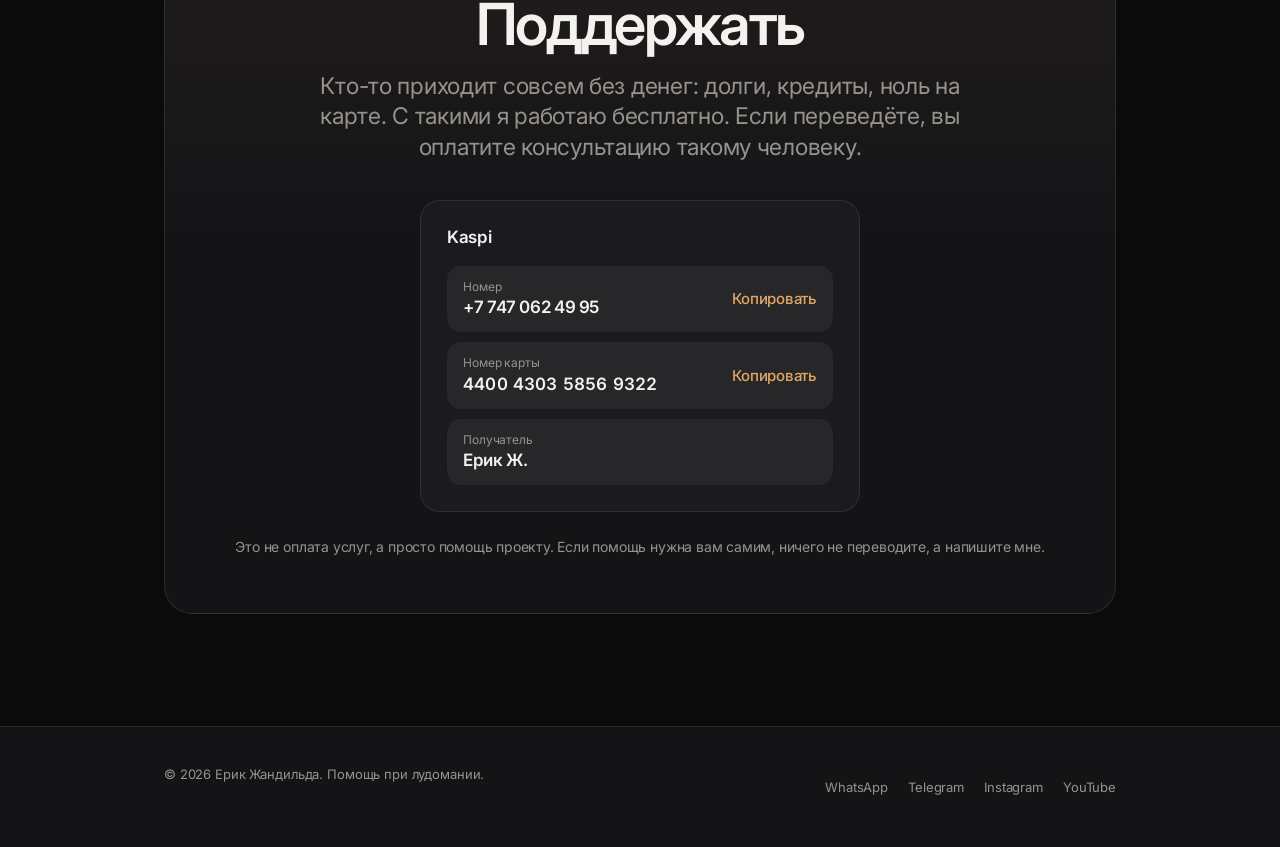
==== commit 1a651076: "Новый текст, номер Kaspi и карта, без QR и DonationAlerts" ====
--- a/index.html
+++ b/index.html
@@ -4,11 +4,11 @@
 <meta charset="utf-8">
 <meta name="viewport" content="width=device-width, initial-scale=1">
 <title>Ерик Жандильда — помощь при лудомании</title>
-<meta name="description" content="Играл в ставки 15 лет, проиграл больше 5 миллионов и ослеп на один глаз. Шесть лет не играю. Помогаю выбраться из лудомании: онлайн и вживую, без нотаций.">
+<meta name="description" content="Ставил ставки 15 лет, проиграл больше 30 миллионов, ослеп правый глаз. 6 лет в чистоте. Помогаю выстроить систему, чтобы бросить игру и не вернуться обратно.">
 <meta name="theme-color" content="#000000">
 <meta property="og:type" content="website">
 <meta property="og:title" content="Ерик Жандильда — помощь при лудомании">
-<meta property="og:description" content="Проиграл больше 5 миллионов и ослеп на один глаз. Шесть лет не играю и помогаю выбраться другим.">
+<meta property="og:description" content="Проиграл больше 30 миллионов, ослеп правый глаз, был на дне. 6 лет в чистоте. Помогаю бросить игру и не вернуться обратно.">
 <meta property="og:image" content="https://erikogaa.github.io/eravais/erik.jpg">
 <meta property="og:image:width" content="640">
 <meta property="og:image:height" content="640">
@@ -75,6 +75,12 @@
 @media(max-width:820px){.nav-links{display:none}}
 .nav-cta{font-size:12.5px;color:var(--acc);display:inline-flex;align-items:center;height:56px;padding:0 4px}
 .nav-cta:hover{color:var(--acc-hover)}
+@media(max-width:820px){
+  nav{position:absolute;top:0;left:0;right:0;background:transparent;
+    backdrop-filter:none;-webkit-backdrop-filter:none;border-bottom:none}
+  nav.solid{background:transparent;border-bottom-color:transparent}
+  .nav-brand,.nav-cta{text-shadow:0 1px 14px rgba(0,0,0,.75)}
+}
 
 /* --- типографика --- */
 .eyebrow{font-size:14px;font-weight:600;letter-spacing:.14em;text-transform:uppercase;color:var(--acc);margin-bottom:20px}
@@ -128,7 +134,7 @@
 }
 /* телефон: фото на весь экран, текст внизу поверх затемнения */
 @media(max-width:820px){
-  .hero{min-height:calc(100svh - 56px);display:flex;align-items:flex-end;padding:0 0 104px}
+  .hero{min-height:100svh;display:flex;align-items:flex-end;padding:0 0 104px}
   .hero-bg img{filter:brightness(.92)}
   .hero-scrim{background:
     linear-gradient(180deg,rgba(11,11,12,.55) 0%,rgba(11,11,12,.06) 14%,rgba(11,11,12,.42) 30%,rgba(11,11,12,.88) 48%,rgba(11,11,12,.97) 62%,var(--bg) 86%)}
@@ -207,6 +213,8 @@
 @media(max-width:734px){.dbox{padding:36px 22px;border-radius:22px}}
 .dgrid{display:grid;grid-template-columns:minmax(0,1fr) minmax(0,1fr);gap:14px;align-items:start;margin-top:38px;text-align:left}
 @media(max-width:734px){.dgrid{grid-template-columns:minmax(0,1fr)}}
+.dgrid.one{grid-template-columns:minmax(0,1fr);max-width:440px;margin-left:auto;margin-right:auto}
+.req.last{margin-bottom:0}
 .dcard{background:var(--card);border:1px solid var(--line);border-radius:20px;padding:26px}
 .dcard h3{font-size:17px;margin-bottom:18px}
 .req{display:flex;align-items:center;justify-content:space-between;gap:12px;flex-wrap:wrap;
@@ -215,16 +223,14 @@
 .req .lbl{font-size:12px;color:var(--fg2);letter-spacing:-.01em;line-height:1.2}
 .req .val{font-size:17px;font-weight:600;letter-spacing:-.022em;word-break:break-word;line-height:1.25}
 .req .val.url{font-size:14.5px;letter-spacing:-.01em}
+.req .val.num{font-variant-numeric:tabular-nums;letter-spacing:.01em}
+@media(max-width:380px){.req .val.num{font-size:15.5px}}
 @media(max-width:380px){.req .val.url{font-size:13px}}
 .copy{background:none;border:none;color:var(--acc);font-size:15px;font-family:inherit;font-weight:500;
   cursor:pointer;padding:13px 8px;margin:-13px -8px;white-space:nowrap;letter-spacing:-.016em}
+.copy{margin-left:auto}
 .copy:hover{color:var(--acc-hover)}
 .copy.done{color:#6ecb8c}
-.pill-full{width:100%}
-.qr{margin-top:16px}
-.qr img{width:160px;height:160px;border-radius:14px;background:#fff;padding:8px;margin:0 auto}
-.qr-ph{border:1.5px dashed var(--line);border-radius:14px;padding:16px;color:var(--fg2);font-size:13px;line-height:1.5;text-align:center}
-.qr-ph code{background:rgba(255,255,255,.08);padding:2px 5px;border-radius:4px}
 .dnote{margin-top:24px;font-size:14px;color:var(--fg2);line-height:1.5;letter-spacing:-.014em}
 
 /* --- футер --- */
@@ -240,7 +246,7 @@
   background:rgba(11,11,12,.78);backdrop-filter:saturate(180%) blur(22px);-webkit-backdrop-filter:saturate(180%) blur(22px);
   border-top:1px solid var(--line)}
 .buybar .pill{width:100%}
-@media(max-width:734px){.buybar{display:block}body{padding-bottom:84px}}
+@media(max-width:820px){.buybar{display:block}body{padding-bottom:84px}}
 
 /* --- появление --- */
 .rv{opacity:0;transform:translateY(24px);transition:opacity .85s var(--ease),transform .85s var(--ease)}
@@ -275,15 +281,15 @@
   <div class="w hero-in">
     <div class="hero-text">
       <p class="eyebrow">Помощь при лудомании</p>
-      <h1>Я играл 15 лет.<br>Шесть лет не играю.</h1>
-      <p class="sub">Проиграл больше 5 миллионов. Из-за ставок ослеп на один глаз.
-        Знаю, каково это, и знаю, что можно перестать.</p>
+      <h1>Я ставил ставки 15 лет.<br>6 лет в чистоте.</h1>
+      <p class="sub">Проиграл более 30 млн, ослеп правый глаз, был на дне.
+        Понимаю как никто, что ты проходишь.</p>
       <div class="cta-row">
         <a class="pill" data-wa href="https://wa.me/77064254635" target="_blank" rel="noopener">Написать мне</a>
         <a class="tlink" href="#how">Что будет дальше <svg width="14" height="14" viewBox="0 0 24 24" fill="none" stroke="currentColor" stroke-width="2.4" stroke-linecap="round" stroke-linejoin="round"><path d="M9 6l6 6-6 6"/></svg></a>
       </div>
-      <p class="note">Нет денег на консультацию? Напишите и скажите сразу, что-нибудь придумаем.
-        О том, что вы мне написали, не узнает никто.</p>
+      <p class="note">Нет денег на консультацию? Напиши и скажи сразу, что-нибудь придумаем.
+        О том, что ты мне написал, не узнает никто.</p>
     </div>
     <div class="hero-photo">
       <img id="photo" data-src="erik.jpg" alt="" hidden>
@@ -335,7 +341,7 @@
 <section class="sec gray">
   <div class="w stats">
     <div class="stat rv"><b data-count="15">15</b><span>лет в ставках</span></div>
-    <div class="stat rv"><b data-count="6">6</b><span>лет без игры</span></div>
+    <div class="stat rv"><b data-count="6">6</b><span>лет в чистоте</span></div>
     <div class="stat rv"><b data-count="1000" data-suffix="+">1000+</b><span>человек, которым помог</span></div>
     <div class="stat rv"><b data-count="21" data-suffix="K">21K</b><span>подписчиков на YouTube</span></div>
   </div>
@@ -344,26 +350,26 @@
 <!-- ОБО МНЕ -->
 <section id="about" class="sec">
   <div class="w center">
-    <h2 class="narrow">Я не буду вас отчитывать</h2>
+    <h2 class="narrow">Я не буду тебя осуждать</h2>
     <div class="prose">
     <p class="sub">
-      Вам и так всё сказали. Родные сказали, и сами вы себе говорили не раз.
-      Ещё одна лекция ничего не поменяет, от стыда играть тянет только сильнее. Я это проходил.
+      Ты устал от игры. Долги, чувство вины, проблемы в семье, постоянное напряжение,
+      возможно, уже и депрессия.
     </p>
     <p class="body dim">
-      Пятнадцать лет ставок обошлись мне в пять с лишним миллионов и один глаз. Он ослеп, и это
-      уже не вернуть. Так что чем всё это заканчивается, я знаю не по книжкам и не по чужим историям.
+      Сколько раз ты себе обещал: «Всё, больше не играю», но снова возвращался?
     </p>
     <p class="body dim">
-      Знаю, как в голове появляется «ну сегодня точно отыграюсь». Что творится утром, когда открываешь
-      банк и смотришь на остаток. Что вы говорите дома и как быстро это перестают слушать.
+      Вопрос не в силе воли. У тебя просто нет системы, как бросить игру
+      и не вернуться обратно.
     </p>
     <p class="body dim">
-      Поэтому разговор будет не про силу воли. Закрываем доступ к деньгам, садимся за долги, ищем,
-      чем занять вечера. И находим рядом человека, который заметит, если вы сорвётесь.
+      Я помогу тебе выстроить эту систему. Пятнадцать лет ставок обошлись мне
+      в 30 с лишним миллионов и один глаз — правый ослеп, и это уже не вернуть.
+      Так что чем всё заканчивается, я знаю не по книжкам и не по чужим историям.
     </p>
     <p class="body dim">
-      Мне нужно от вас одно: чтобы вы перестали ставить. Всё остальное потом.
+      Дальше всё зависит от тебя.
     </p>    </div>
 
   </div>
@@ -372,16 +378,17 @@
 <!-- ЧТО БУДЕТ ДАЛЬШЕ -->
 <section id="how" class="sec gray">
   <div class="w">
-    <h2 class="center">Что будет, если вы напишете</h2>
+    <h2 class="center">Что будет, если ты напишешь</h2>
     <p class="sub dim narrow center" style="margin-top:18px">Готовиться не надо. Держаться неделю, чтобы прийти «достойно», тоже не надо.</p>
     <div class="steps">
-      <div class="step rv"><b>01</b><h3>Вы пишете</h3><p>Хоть одно «здравствуйте». Расписывать ничего не надо, дальше спрошу я.</p></div>
-      <div class="step rv"><b>02</b><h3>Разговор</h3><p>Спрошу, что у вас сейчас и насколько всё плохо. Это вас ещё ни к чему не обязывает.</p></div>
-      <div class="step rv"><b>03</b><h3>Встреча</h3><p>Созвон или вживую. Смотрим, что делать прямо на этой неделе.</p></div>
+      <div class="step rv"><b>01</b><h3>Ты пишешь</h3><p>Хоть одно «здравствуйте». Расписывать ничего не надо, дальше спрошу я.</p></div>
+      <div class="step rv"><b>02</b><h3>Разговор</h3><p>Разберём твою ситуацию: что у тебя сейчас и насколько всё плохо. Это тебя ещё ни к чему не обязывает.</p></div>
+      <div class="step rv"><b>03</b><h3>Система</h3><p>Созвон или вживую. Начинаем работать: что делать прямо на этой неделе.</p></div>
       <div class="step rv"><b>04</b><h3>Дальше</h3><p>Остаёмся на связи. Первый месяц тяжелее всего, и проходить его одному не надо.</p></div>
     </div>
-    <p class="note" style="max-width:660px">Обещать «больше никогда» я не попрошу.
-      Вы это уже обещали, и не один раз. Начнём с ближайших нескольких дней.</p>
+    <p class="note" style="max-width:660px">Если ты действительно хочешь бросить — напиши мне.
+      Обещать «больше никогда» я не попрошу: ты это уже обещал, и не один раз.
+      Начнём с ближайших нескольких дней.</p>
   </div>
 </section>
 
@@ -391,6 +398,9 @@
     <h2 class="narrow">Если играет ваш близкий</h2>
     <div class="prose">
     <p class="sub">
+      Напишите мне — я вас бесплатно проконсультирую и дам шаги, которые помогут вам.
+    </p>
+    <p class="body dim">
       Обычно первой пишет жена. Или мама. Сам игрок доходит до этого последним,
       если вообще доходит.
     </p>
@@ -400,7 +410,7 @@
       И как понять, где вы помогаете, а где сами оплачиваете ему следующую ставку.
     </p>    </div>
 
-    <a class="pill" data-wa-family href="https://wa.me/77064254635" target="_blank" rel="noopener" style="margin-top:28px">Написать о близком</a>
+    <a class="pill" data-wa-family href="https://wa.me/77064254635" target="_blank" rel="noopener" style="margin-top:28px">Бесплатная консультация</a>
     <p class="note">Тащить его с собой не надо. Работать можно и когда он уверен, что всё у него под контролем.</p>
   </div>
 </section>
@@ -413,7 +423,7 @@
       <div class="card rv"><h3>Консультации</h3><p>Созвон из любой точки мира или встреча вживую.</p></div>
       <div class="card rv"><h3>Деньги и долги</h3><p>Закрыть себе доступ к счетам, разобрать кредиты и микрозаймы.</p></div>
       <div class="card rv"><h3>Первые недели</h3><p>Самое тяжёлое время. На связи хоть каждый день, пока не отпустит.</p></div>
-      <div class="card rv"><h3>Срывы</h3><p>Сорвались, это ещё не конец. Разберём почему и пойдём дальше.</p></div>
+      <div class="card rv"><h3>Срывы</h3><p>Сорвался — это ещё не конец. Разберём почему и пойдём дальше.</p></div>
     </div>
   </div>
 </section>
@@ -427,27 +437,19 @@
         Кто-то приходит совсем без денег: долги, кредиты, ноль на карте.
         С такими я работаю бесплатно. Если переведёте, вы оплатите консультацию такому человеку.
       </p>
-      <div class="dgrid">
+      <div class="dgrid one">
         <div class="dcard">
           <h3>Kaspi</h3>
           <div class="req">
-            <span><span class="lbl">Номер</span><span class="val" data-kaspi-display>+7 706 425 46 35</span></span>
-            <button class="copy" data-copy-kaspi>Копировать</button>
+            <span><span class="lbl">Номер</span><span class="val" data-kaspi-display>+7 747 062 49 95</span></span>
+            <button class="copy" type="button" data-copy-kaspi aria-label="Скопировать номер Kaspi">Копировать</button>
           </div>
           <div class="req">
-            <span><span class="lbl">Получатель</span><span class="val" data-kaspi-name>Ерик</span></span>
+            <span><span class="lbl">Номер карты</span><span class="val num" data-kaspi-card>4400 4303 5856 9322</span></span>
+            <button class="copy" type="button" data-copy-card aria-label="Скопировать номер карты">Копировать</button>
           </div>
-          <div class="qr">
-            <img alt="Kaspi QR" id="kaspiQr" data-src="kaspi-qr.png" hidden>
-            <div class="qr-ph" id="kaspiQrPh">QR из Kaspi → сохранить как <code>kaspi-qr.png</code> рядом с <code>index.html</code></div>
-          </div>
-        </div>
-        <div class="dcard">
-          <h3>Картой из любой страны</h3>
-          <a class="pill pill-full" data-da href="https://www.donationalerts.com/r/eravais" target="_blank" rel="noopener">DonationAlerts</a>
-          <div class="req" style="margin-top:14px;margin-bottom:0">
-            <span><span class="lbl">Ссылка</span><span class="val url" data-da-display>donationalerts.com/r/eravais</span></span>
-            <button class="copy" data-copy-da>Копировать</button>
+          <div class="req last">
+            <span><span class="lbl">Получатель</span><span class="val" data-kaspi-name>Ерик Ж.</span></span>
           </div>
         </div>
       </div>
@@ -487,10 +489,11 @@
   photoAlt:      "Ерик Жандильда",       // подпись к фото для поисковиков
 
   // --- донаты ---
-  kaspiPhone:     "+7 706 425 46 35",    // номер для перевода в Kaspi
-  kaspiPhoneCopy: "87064254635",         // что копируется по кнопке (формат Kaspi)
-  kaspiName:      "Ерик",                // имя получателя, как в Kaspi
-  donationAlerts: "eravais"              // ник → donationalerts.com/r/НИК
+  kaspiPhone:     "+7 747 062 49 95",    // номер для перевода в Kaspi
+  kaspiPhoneCopy: "87470624995",         // что копируется по кнопке (формат Kaspi)
+  kaspiCard:      "4400 4303 5856 9322", // номер карты Visa, как показывается
+  kaspiCardCopy:  "4400430358569322",    // что копируется по кнопке (без пробелов)
+  kaspiName:      "Ерик Ж."              // имя получателя, как в Kaspi
 };
 /* ================== ниже ничего менять не нужно ==================== */
 
@@ -499,14 +502,12 @@
   const waUrl = 'https://wa.me/' + CONFIG.phone + '?text=' + encodeURIComponent(CONFIG.waText);
   const tgUrl = 'https://t.me/' + CONFIG.telegram;
   const igUrl = 'https://instagram.com/' + CONFIG.instagram;
-  const daUrl = 'https://www.donationalerts.com/r/' + CONFIG.donationAlerts;
 
   const waFamUrl = 'https://wa.me/' + CONFIG.phone + '?text=' + encodeURIComponent(CONFIG.waTextFamily);
   q('[data-wa]').forEach(e => { e.href = waUrl; e.target = '_blank'; e.rel = 'noopener'; });
   q('[data-wa-family]').forEach(e => { e.href = waFamUrl; e.target = '_blank'; e.rel = 'noopener'; });
   q('[data-tg]').forEach(e => { e.href = tgUrl; e.target = '_blank'; e.rel = 'noopener'; });
   q('[data-ig]').forEach(e => e.href = igUrl);
-  q('[data-da]').forEach(e => e.href = daUrl);
 
   /* YouTube: появляется, только если ссылка заполнена */
   const yt = (CONFIG.youtube || '').trim();
@@ -519,18 +520,22 @@
   q('[data-tg-handle]').forEach(e => e.textContent = '@' + CONFIG.telegram);
   q('[data-ig-handle]').forEach(e => e.textContent = '@' + CONFIG.instagram);
   q('[data-kaspi-display]').forEach(e => e.textContent = CONFIG.kaspiPhone);
+  q('[data-kaspi-card]').forEach(e => e.textContent = CONFIG.kaspiCard);
   q('[data-kaspi-name]').forEach(e => e.textContent = CONFIG.kaspiName);
-  q('[data-da-display]').forEach(e => e.textContent = 'donationalerts.com/r/' + CONFIG.donationAlerts);
-  document.getElementById('yr').textContent = new Date().getFullYear();
-  document.getElementById('photo').alt = CONFIG.photoAlt;
+  const yrEl = document.getElementById('yr');
+  if (yrEl) yrEl.textContent = new Date().getFullYear();
+  const photoEl = document.getElementById('photo');
+  if (photoEl) photoEl.alt = CONFIG.photoAlt;
   document.title = CONFIG.name + ' — помощь при лудомании';
 
   /* первая кнопка всегда во всю ширину; последняя — если иначе останется дырка */
   const grid = document.querySelector('.links');
-  const items = [...grid.children].filter(el => !el.hidden);
-  items.forEach(el => el.classList.remove('wide'));
-  items[0].classList.add('wide');
-  if ((items.length - 1) % 2) items[items.length - 1].classList.add('wide');
+  const items = grid ? [...grid.children].filter(el => !el.hidden) : [];
+  if (items.length) {
+    items.forEach(el => el.classList.remove('wide'));
+    items[0].classList.add('wide');
+    if ((items.length - 1) % 2) items[items.length - 1].classList.add('wide');
+  }
 
   /* картинка показывается, только если файл реально лежит рядом */
   function optionalImage(imgId, phId){
@@ -542,7 +547,6 @@
     probe.src = el.getAttribute('data-src');
   }
   optionalImage('photo', 'photoPh');
-  optionalImage('kaspiQr', 'kaspiQrPh');
   optionalImage('heroBg', null);
 
   /* копирование */
@@ -565,7 +569,7 @@
     document.body.removeChild(ta);
   }
   q('[data-copy-kaspi]').forEach(b => b.addEventListener('click', () => copy(b, CONFIG.kaspiPhoneCopy)));
-  q('[data-copy-da]').forEach(b => b.addEventListener('click', () => copy(b, daUrl)));
+  q('[data-copy-card]').forEach(b => b.addEventListener('click', () => copy(b, CONFIG.kaspiCardCopy)));
 
   /* шапка при прокрутке */
   const navEl = document.querySelector('nav');
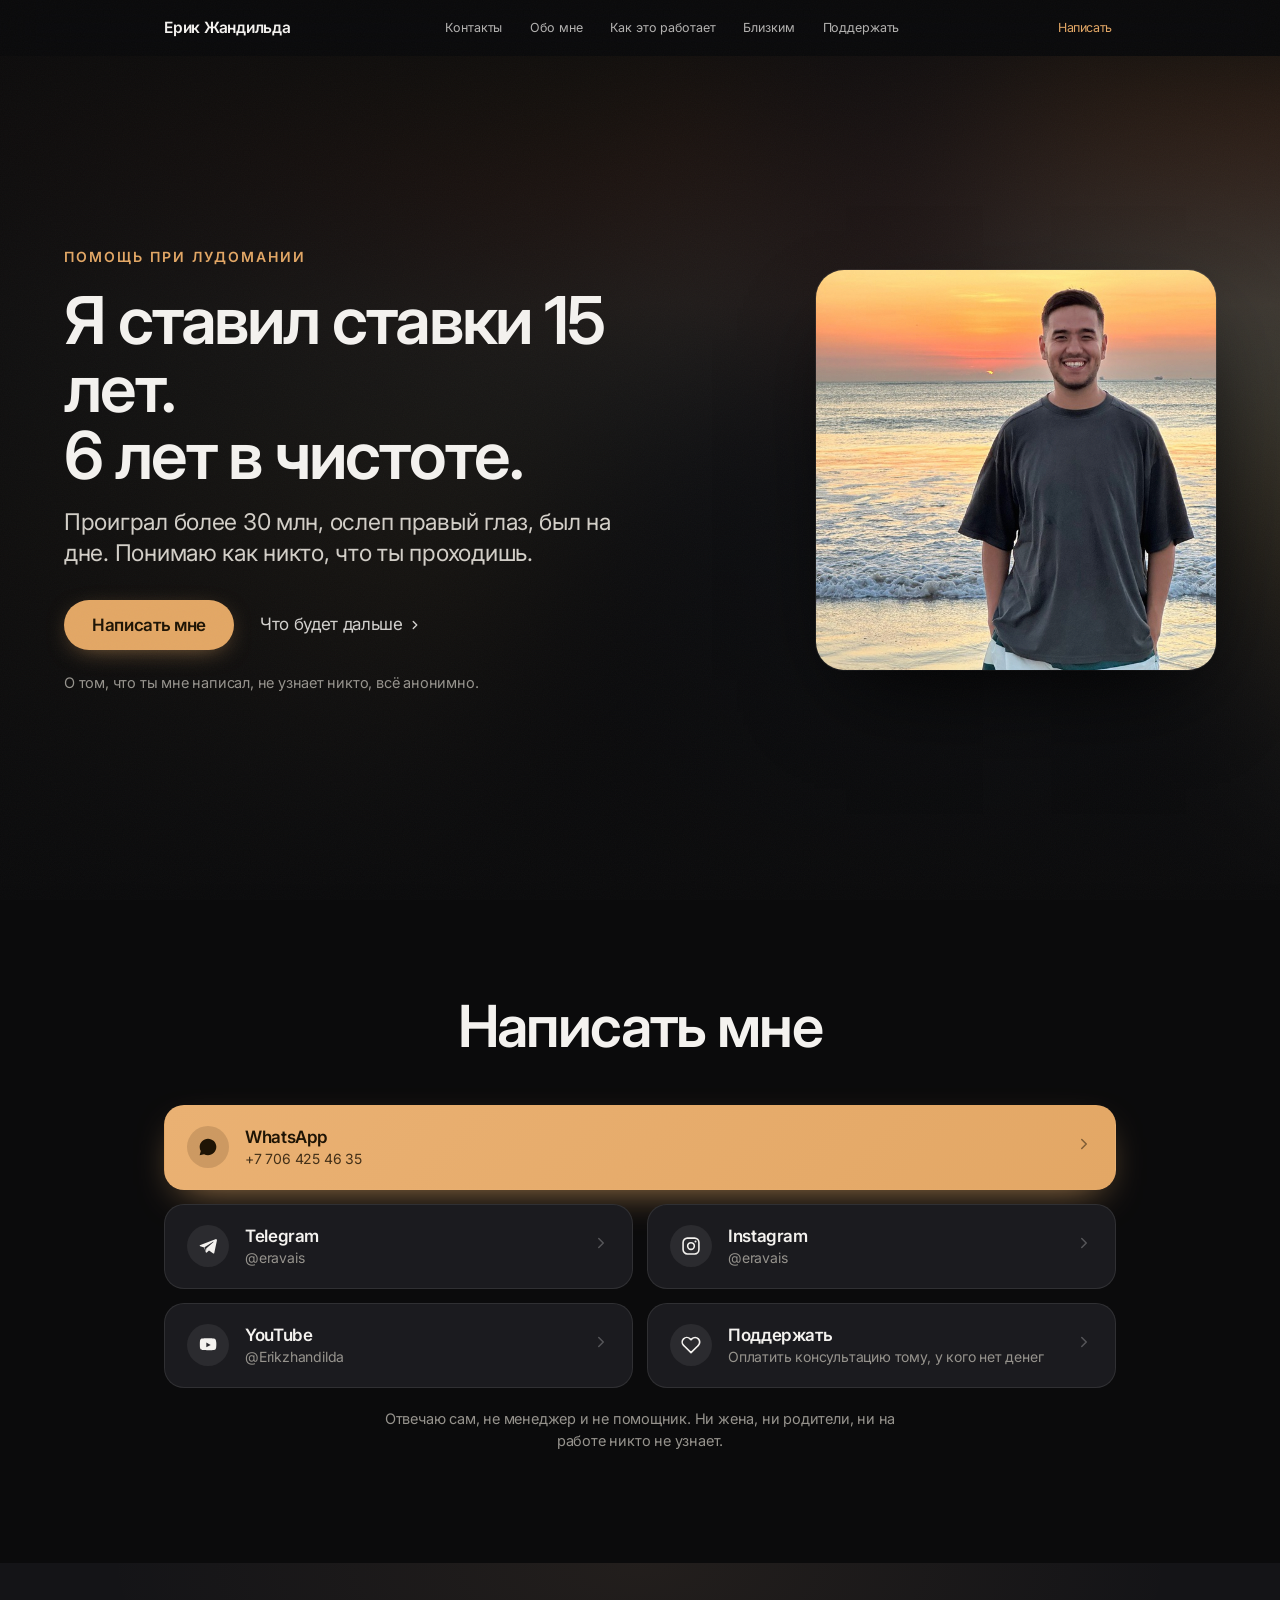
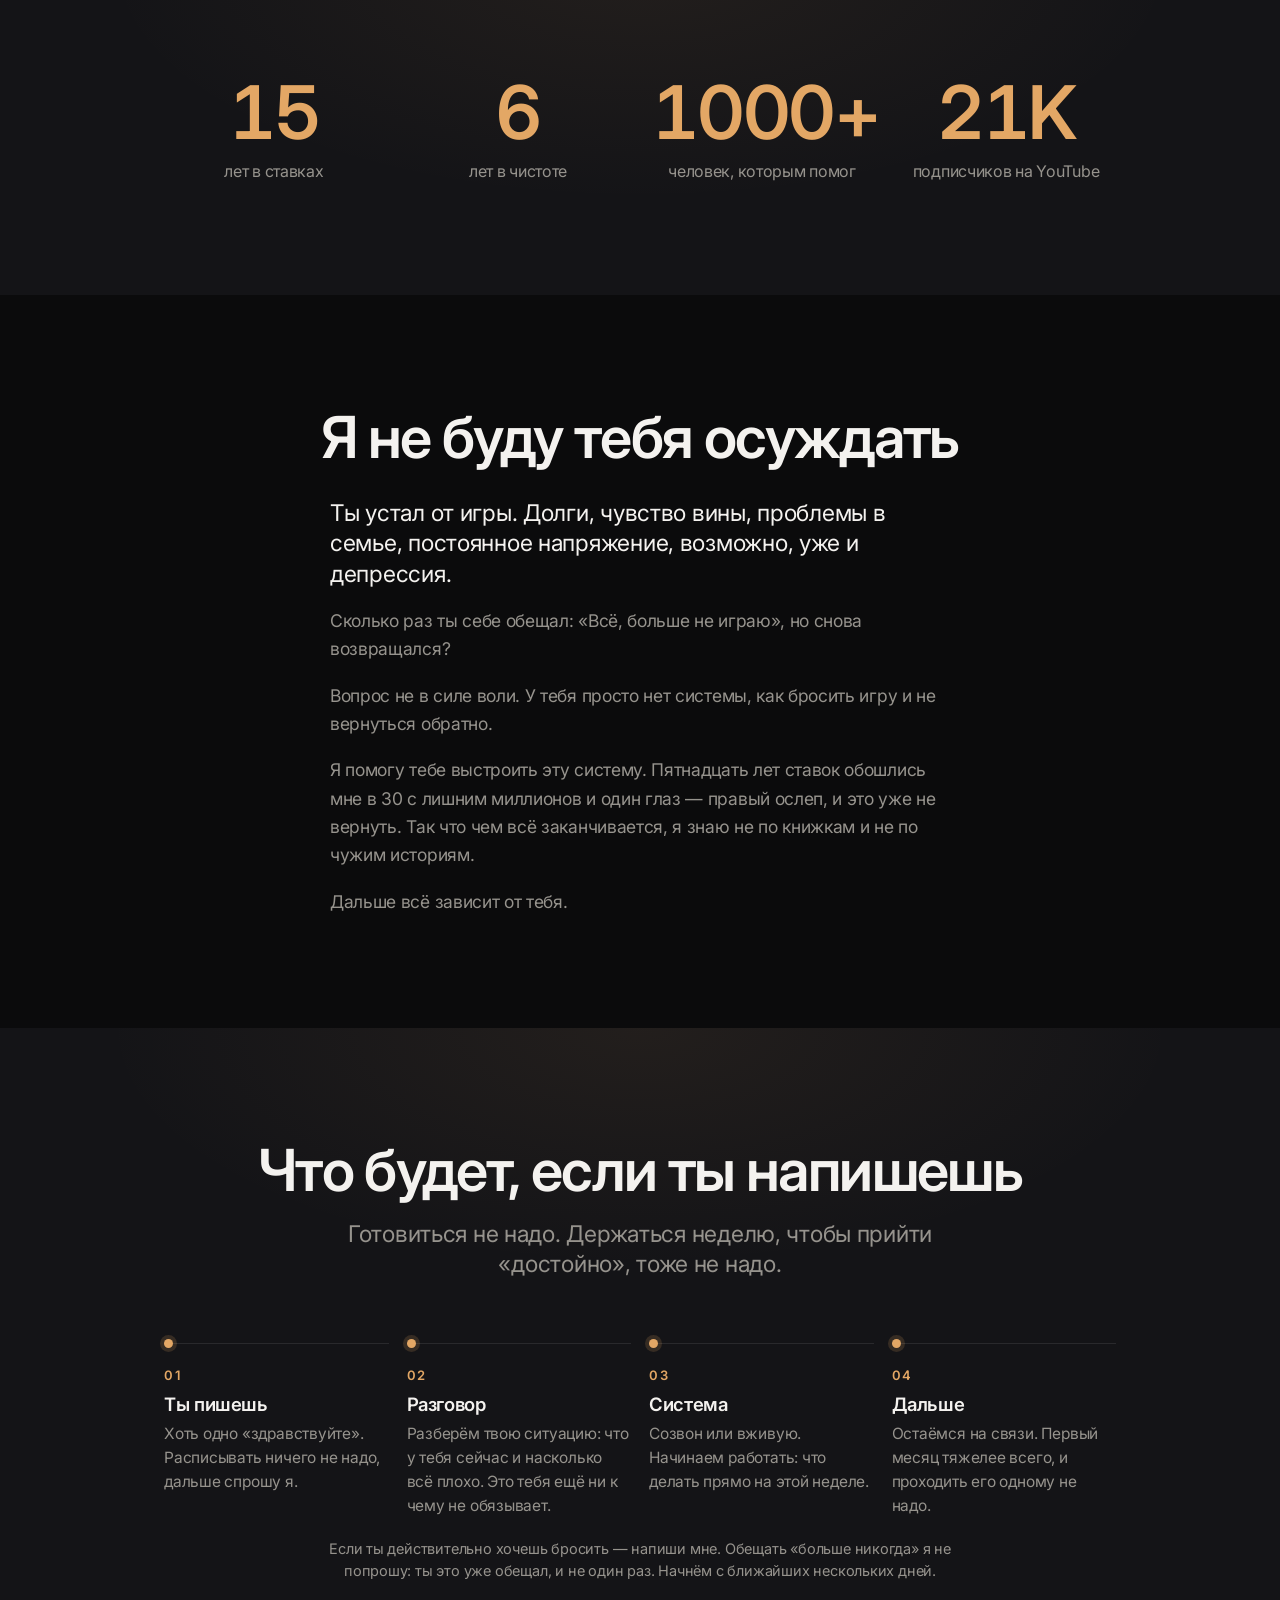
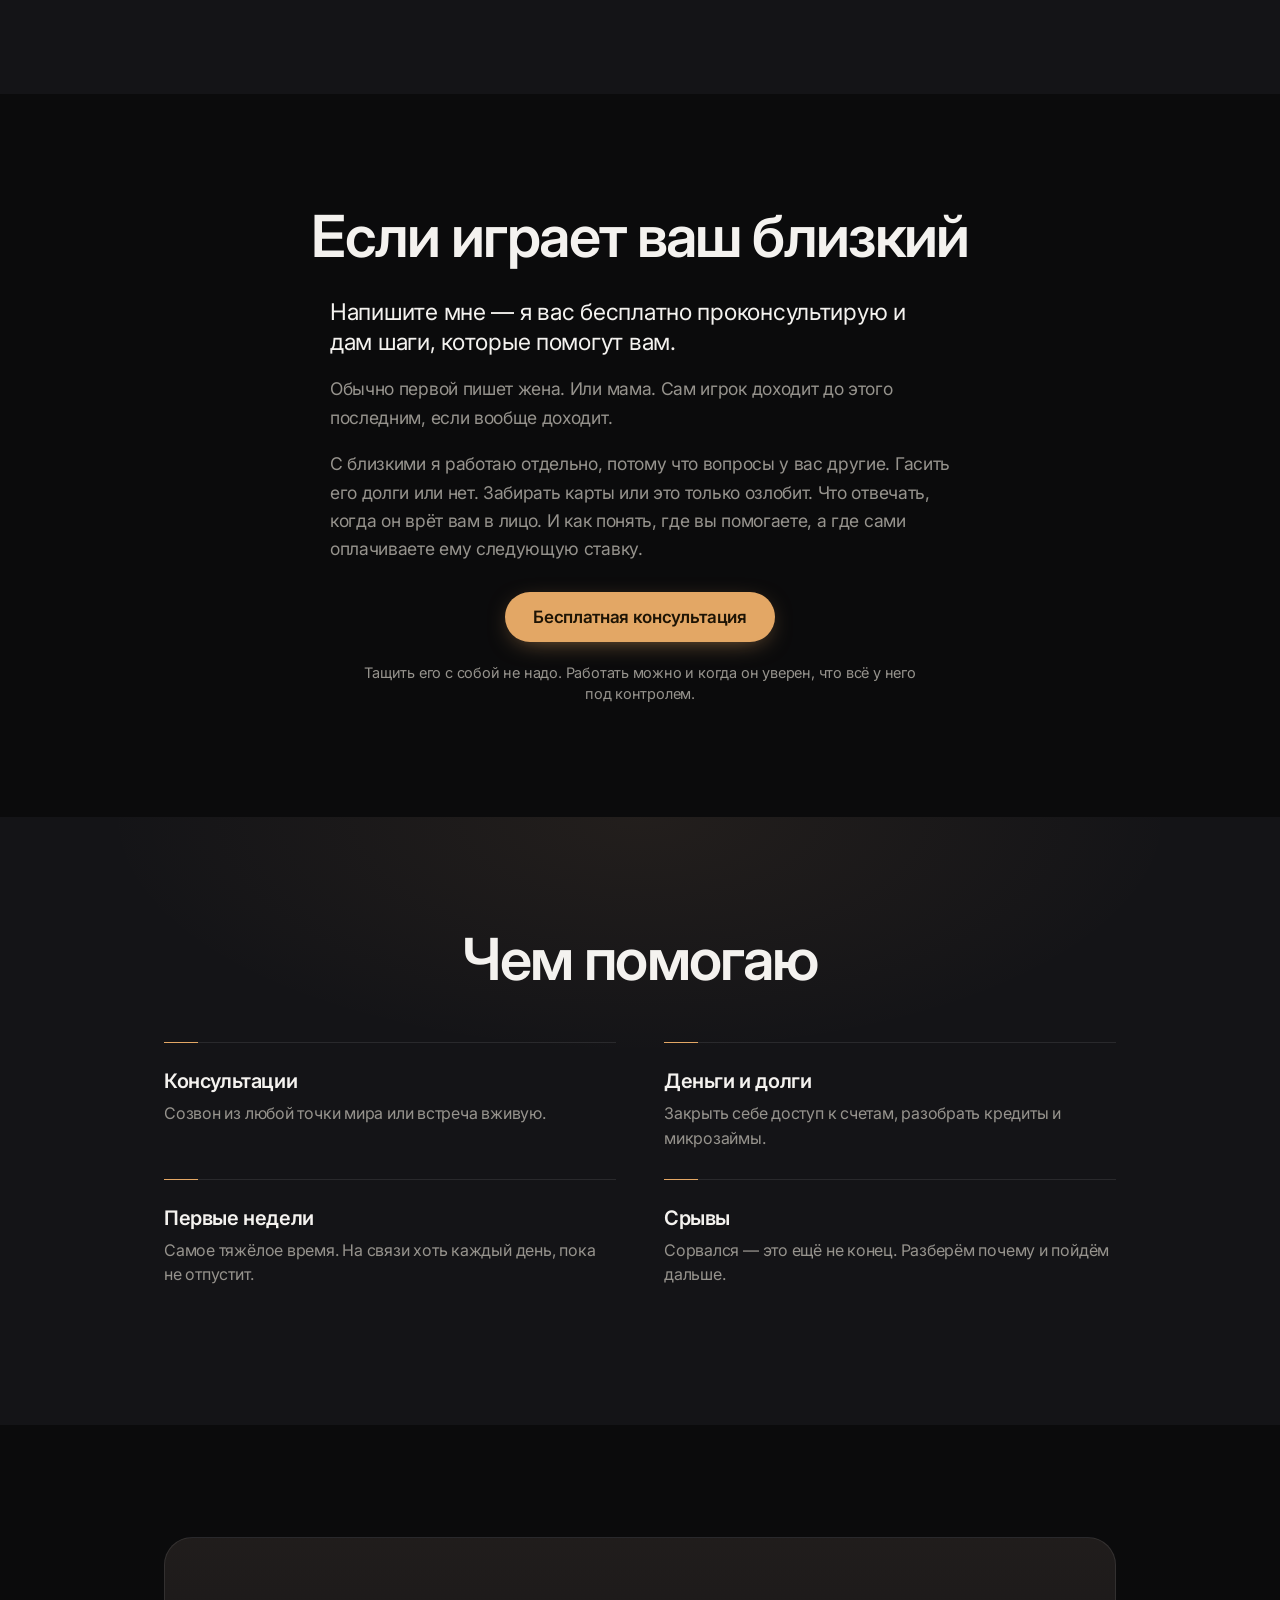
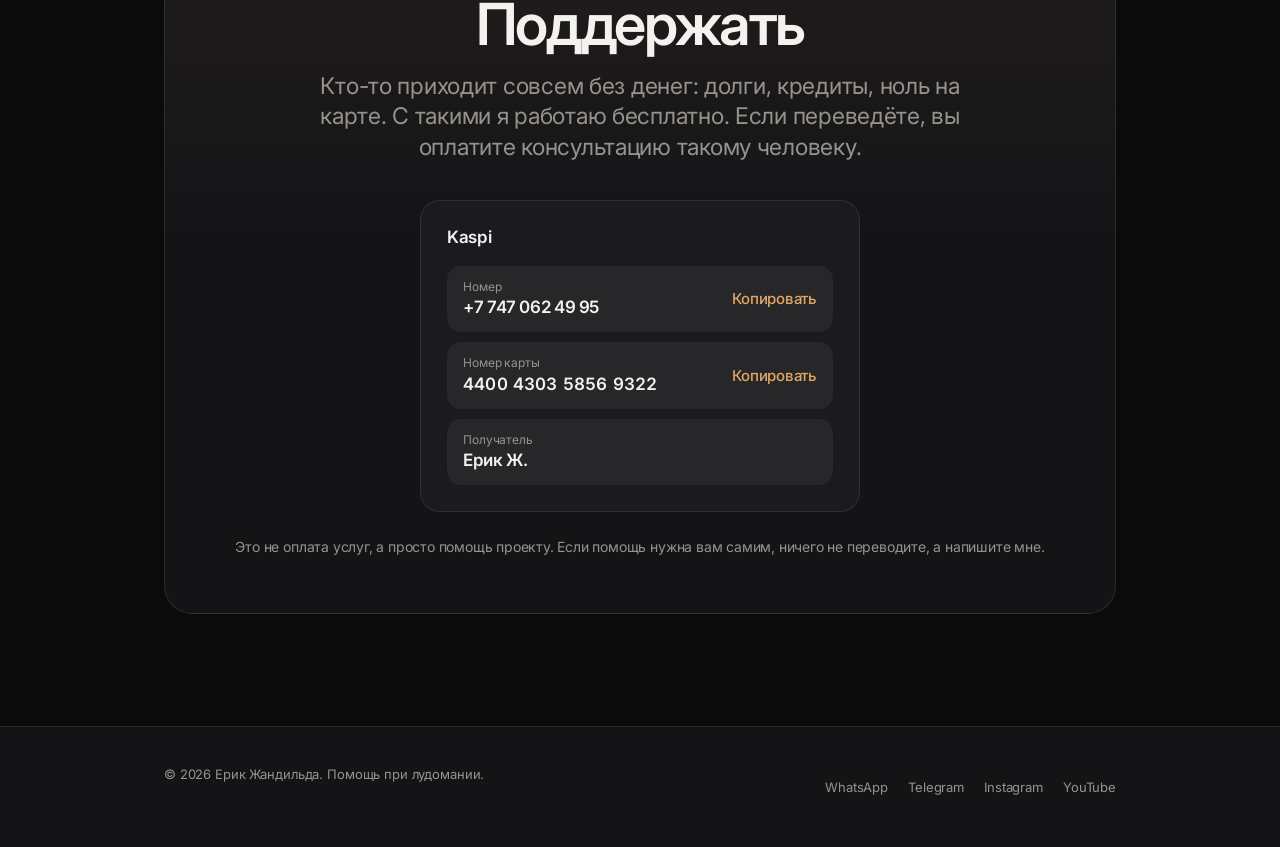
==== commit c25b71b6: "Короче: в шапке только строка про анонимность" ====
--- a/index.html
+++ b/index.html
@@ -288,8 +288,7 @@
         <a class="pill" data-wa href="https://wa.me/77064254635" target="_blank" rel="noopener">Написать мне</a>
         <a class="tlink" href="#how">Что будет дальше <svg width="14" height="14" viewBox="0 0 24 24" fill="none" stroke="currentColor" stroke-width="2.4" stroke-linecap="round" stroke-linejoin="round"><path d="M9 6l6 6-6 6"/></svg></a>
       </div>
-      <p class="note">Нет денег на консультацию? Напиши и скажи сразу, что-нибудь придумаем.
-        О том, что ты мне написал, не узнает никто.</p>
+      <p class="note">О том, что ты мне написал, не узнает никто, всё анонимно.</p>
     </div>
     <div class="hero-photo">
       <img id="photo" data-src="erik.jpg" alt="" hidden>
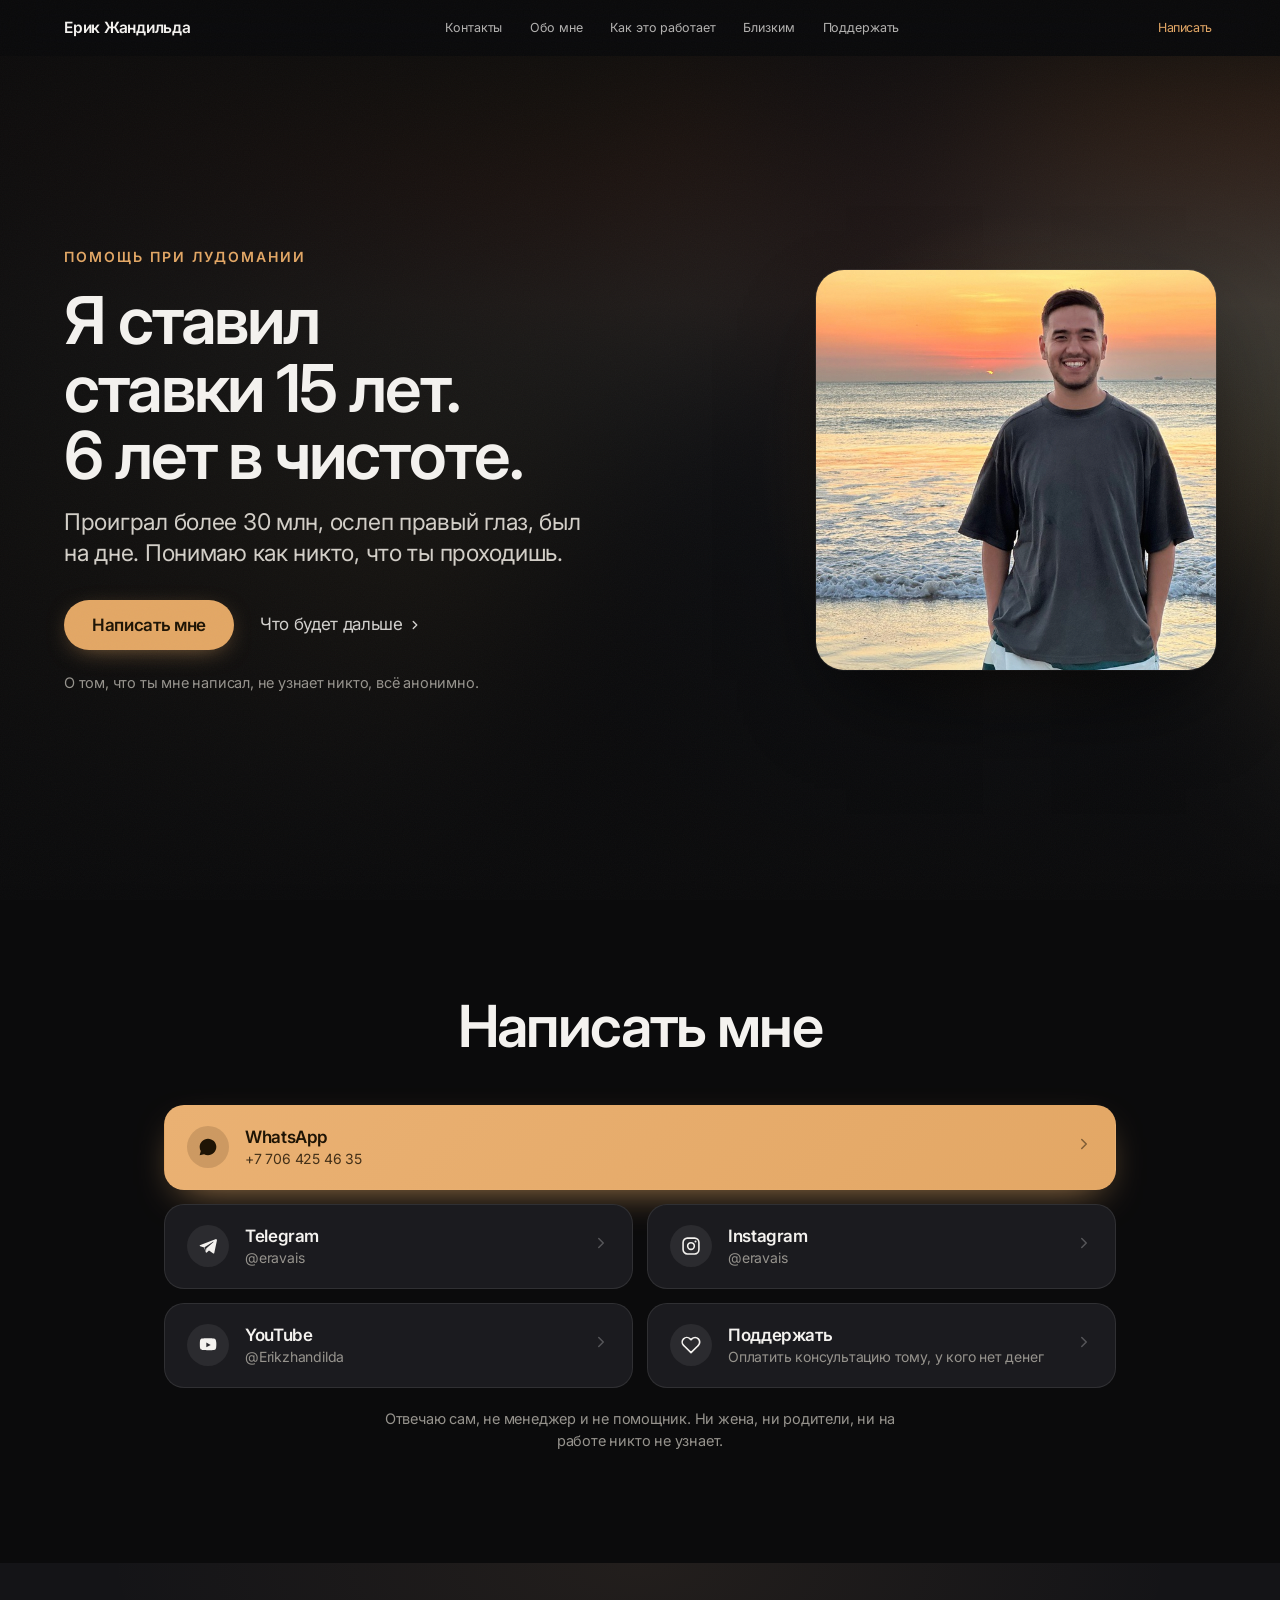
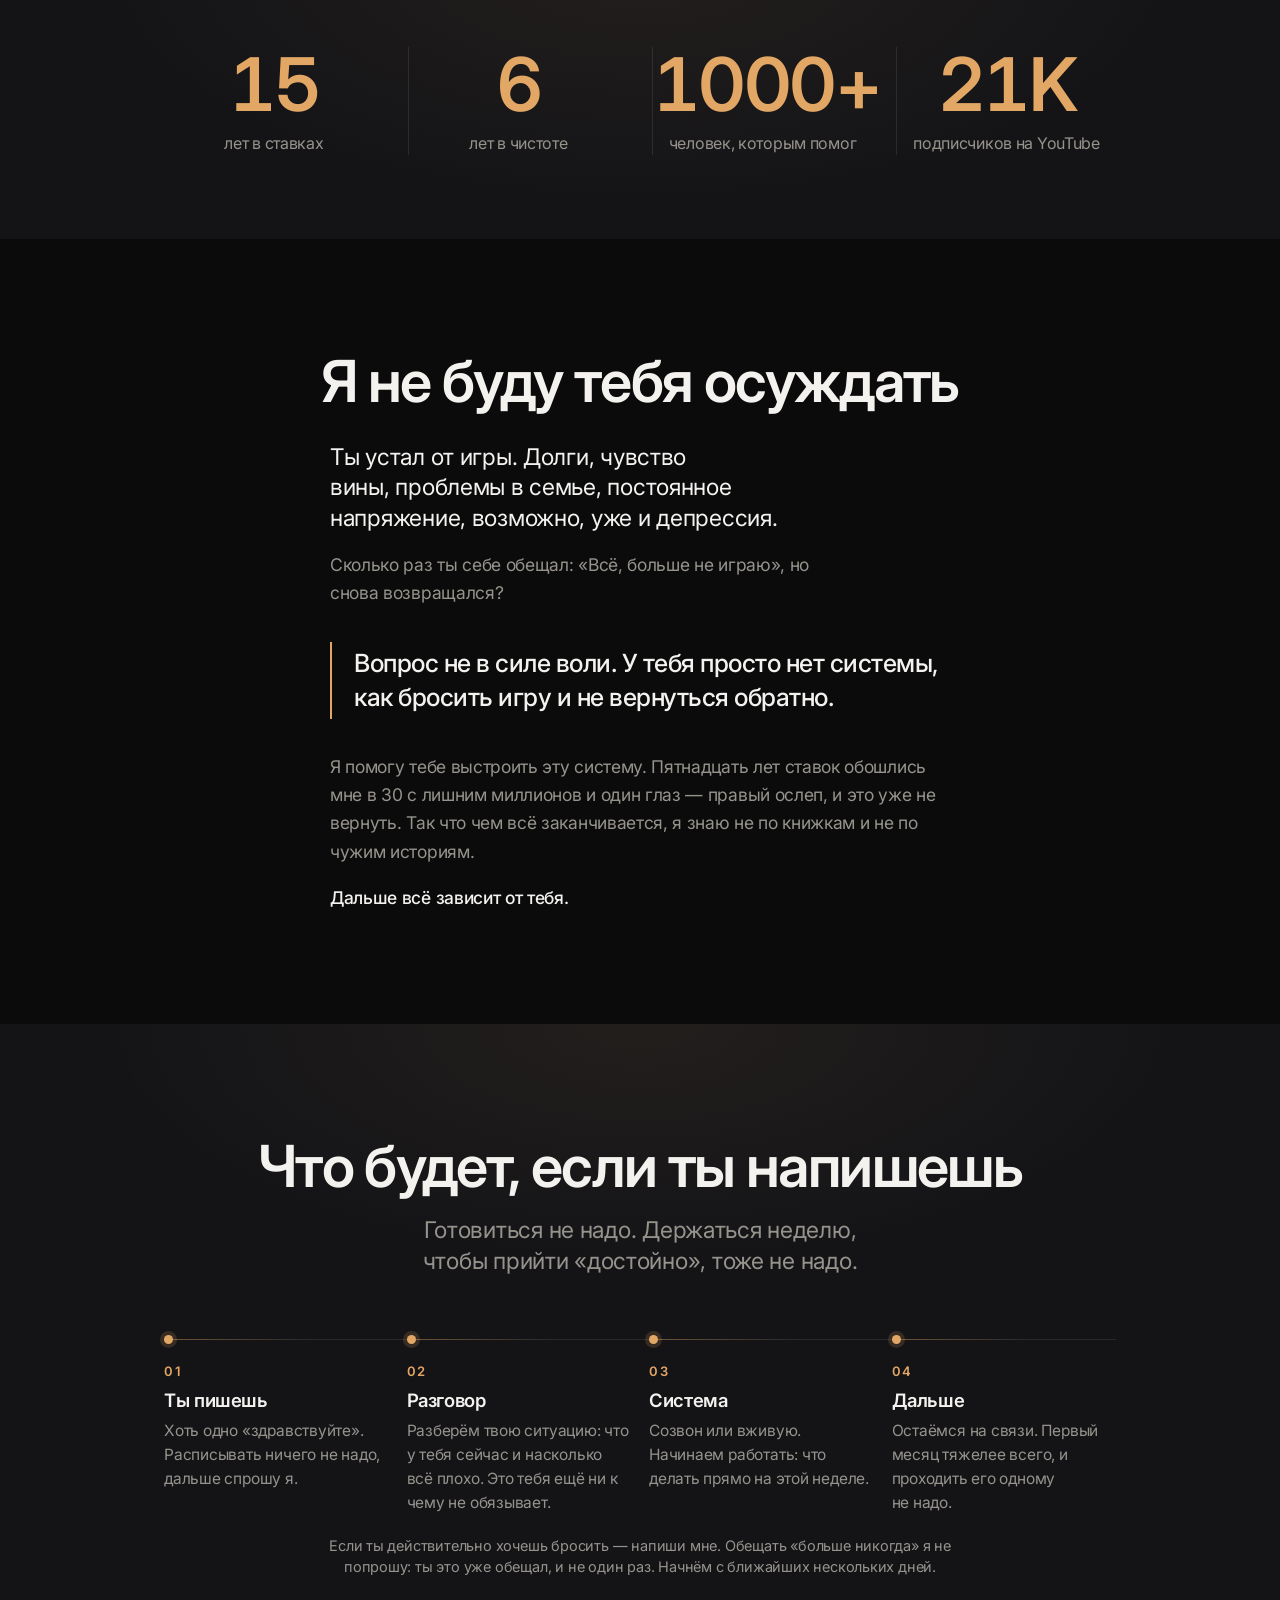
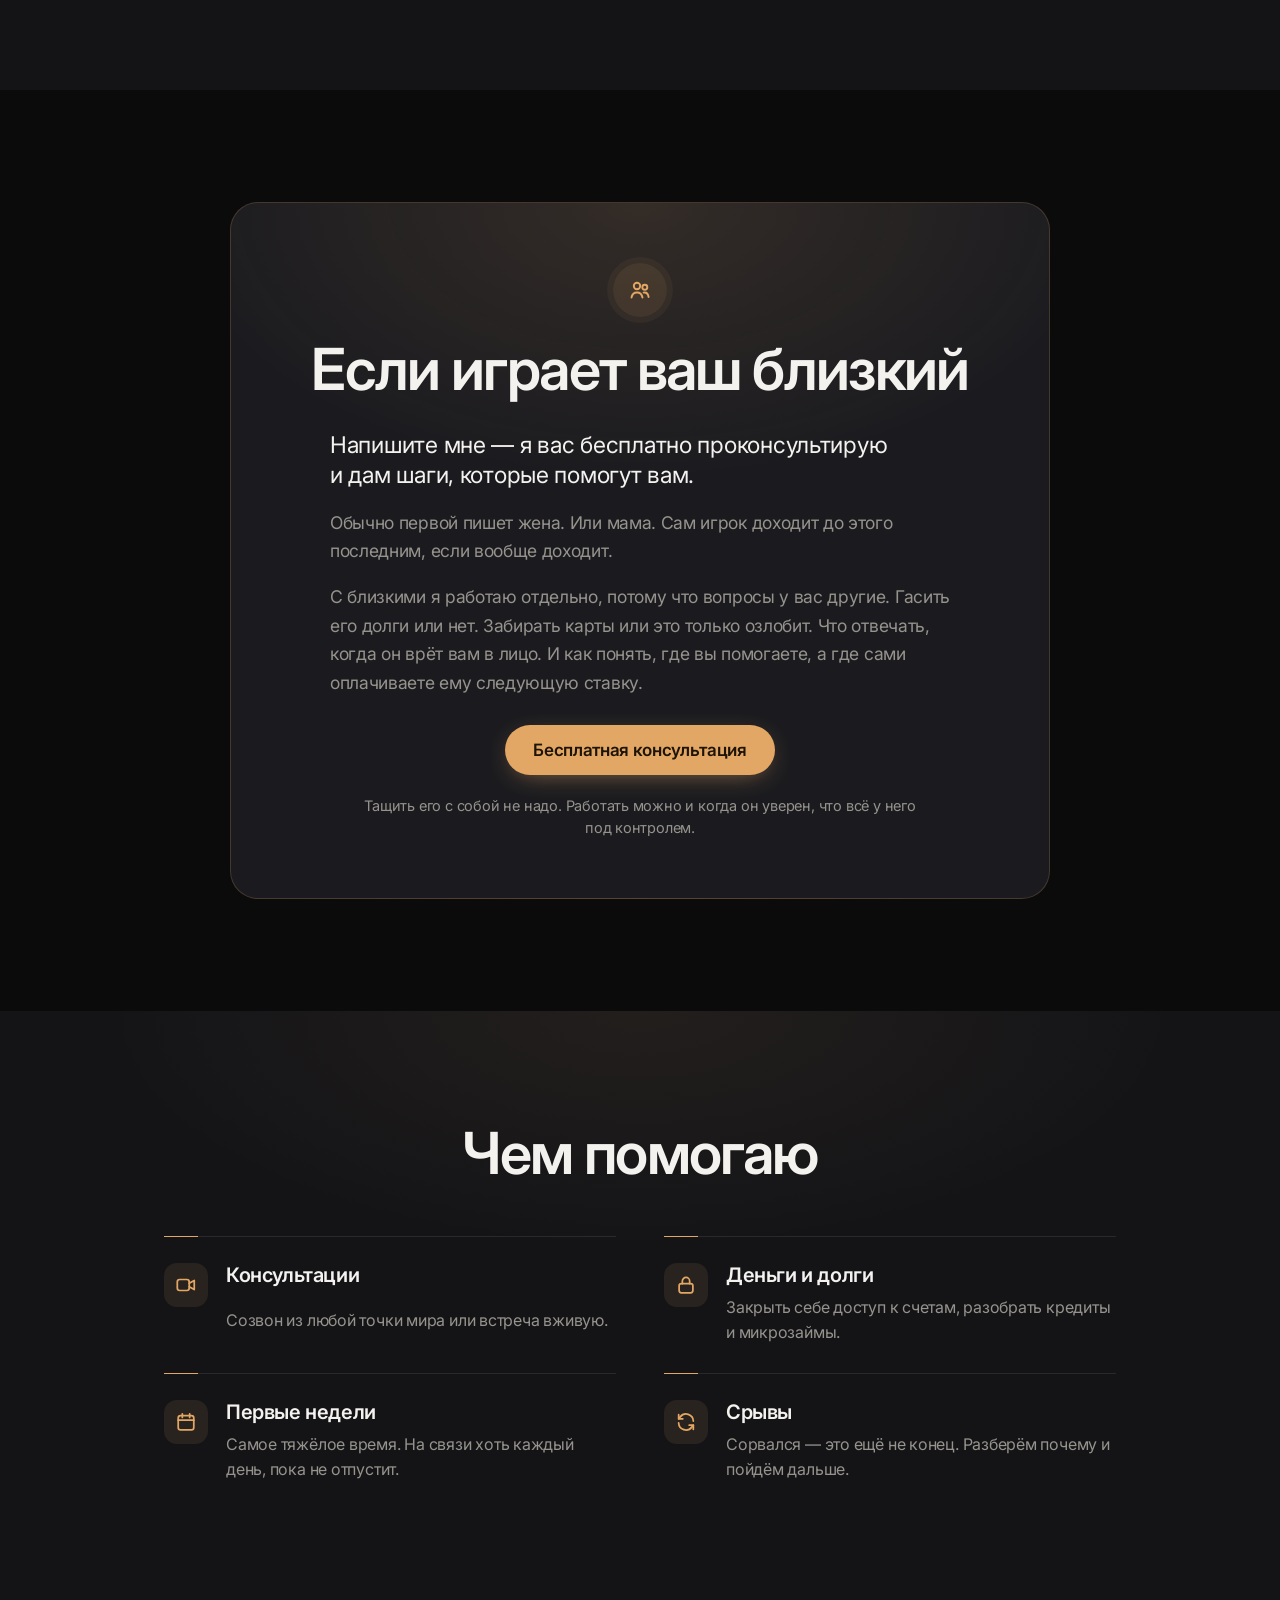
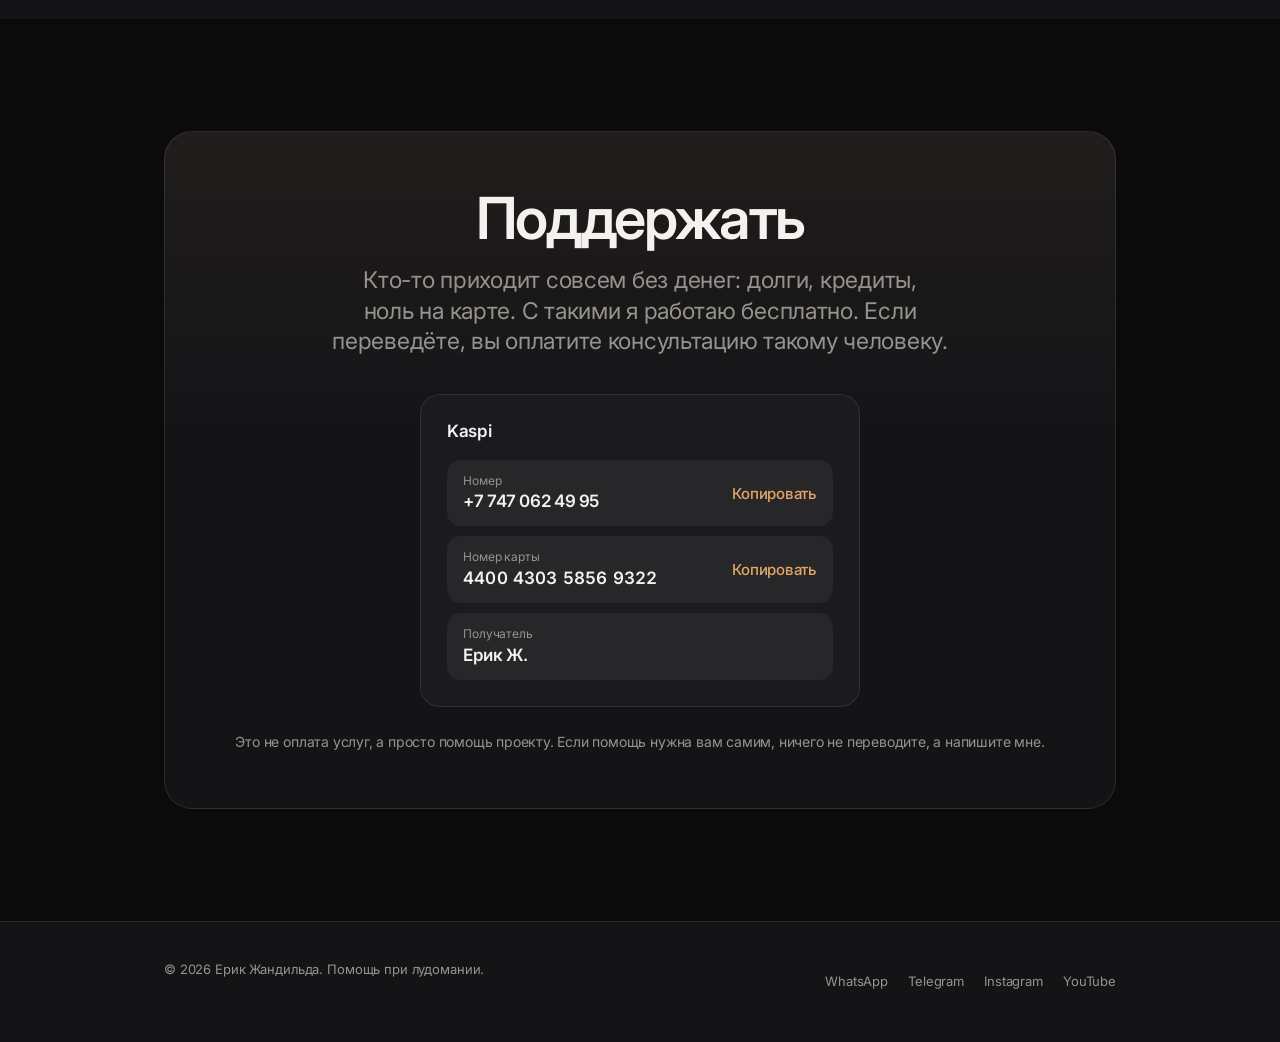
==== commit 96890987: "Иконки в карточках, цитата, панель для близких, фокус и выделение Co-Authored-By: Claude Opus 5.5 <n" ====
--- a/index.html
+++ b/index.html
@@ -67,7 +67,7 @@
   background:rgba(11,11,12,.6);backdrop-filter:saturate(180%) blur(22px);-webkit-backdrop-filter:saturate(180%) blur(22px);
   border-bottom:1px solid transparent;transition:background .3s,border-color .3s}
 nav.solid{background:rgba(11,11,12,.86);border-bottom-color:var(--line)}
-.nav-in{max-width:var(--w);margin:0 auto;padding:0 24px;height:56px;display:flex;align-items:center;justify-content:space-between;gap:18px}
+.nav-in{max-width:1200px;margin:0 auto;padding:0 24px;height:56px;display:flex;align-items:center;justify-content:space-between;gap:18px}
 .nav-brand{font-size:15.5px;font-weight:600;letter-spacing:-.015em;color:var(--fg);display:inline-flex;align-items:center;height:56px}
 .nav-links{display:flex;gap:28px}
 .nav-links a{font-size:12.5px;color:var(--fg);opacity:.72;letter-spacing:-.01em;display:inline-flex;align-items:center;height:56px;transition:opacity .2s}
@@ -90,6 +90,10 @@
 .sub{font-size:clamp(18px,2.1vw,23px);line-height:1.32;font-weight:400;letter-spacing:-.012em}
 .body{font-size:17.5px;line-height:1.62;letter-spacing:-.018em}
 .center{text-align:center}
+h1,h2,h3,.sub{text-wrap:balance}
+p{text-wrap:pretty}
+::selection{background:rgba(227,167,101,.35)}
+a:focus-visible,button:focus-visible{outline:2px solid var(--acc);outline-offset:3px;border-radius:12px}
 .dim{color:var(--fg2)}.dim-d{color:var(--fg2)}
 .narrow{max-width:660px;margin-left:auto;margin-right:auto}
 /* длинные абзацы читаются слева, заголовки остаются по центру */
@@ -131,6 +135,9 @@
   .hero-photo img{width:100%;aspect-ratio:1/1;object-fit:cover;border-radius:28px;
     box-shadow:0 40px 90px -30px rgba(0,0,0,.9),0 0 0 1px rgba(255,255,255,.08)}
   .hero-text{max-width:560px}
+  .hero-photo{position:relative}
+  .hero-photo::before{content:'';position:absolute;inset:-14%;z-index:-1;pointer-events:none;
+    background:radial-gradient(closest-side,rgba(227,167,101,.2),transparent)}
 }
 /* телефон: фото на весь экран, текст внизу поверх затемнения */
 @media(max-width:820px){
@@ -186,11 +193,22 @@
 .stat b{display:block;font-size:clamp(46px,7vw,74px);line-height:1;font-weight:600;letter-spacing:-.035em;
   margin-bottom:12px;color:var(--acc);font-variant-numeric:tabular-nums}
 .stat span{font-size:16px;color:var(--fg2);letter-spacing:-.018em;line-height:1.35;display:block}
+.sec.stats-sec{padding:84px 0}
+@media(max-width:734px){.sec.stats-sec{padding:60px 0}}
+@media(min-width:901px){.stat+.stat{border-left:1px solid var(--line)}}
+
+/* --- обо мне: главная мысль вынесена --- */
+.prose .quote{margin:34px 0;padding:4px 0 4px 22px;border-left:2px solid var(--acc);
+  font-size:clamp(20px,2.4vw,25px);line-height:1.38;font-weight:500;letter-spacing:-.02em;color:var(--fg)}
+.prose .strong{color:var(--fg);font-weight:500}
 
 /* --- карточки услуг: без рамок, с песочной чертой --- */
 .cards{display:grid;grid-template-columns:minmax(0,1fr) minmax(0,1fr);gap:2px 48px;margin-top:52px}
 @media(max-width:734px){.cards{grid-template-columns:minmax(0,1fr);gap:0;margin-top:36px}}
-.card{padding:26px 0;border-top:1px solid var(--line);position:relative}
+.card{padding:26px 0;border-top:1px solid var(--line);position:relative;
+  display:grid;grid-template-columns:44px minmax(0,1fr);gap:0 18px;align-items:start}
+.card .ci{grid-row:span 2;width:44px;height:44px;border-radius:13px;display:flex;align-items:center;justify-content:center;
+  background:rgba(227,167,101,.1);color:var(--acc)}
 .card::before{content:'';position:absolute;top:-1px;left:0;width:34px;height:1px;background:var(--acc)}
 .card h3{margin-bottom:8px}
 .card p{font-size:16px;color:var(--fg2);line-height:1.55;letter-spacing:-.014em}
@@ -200,12 +218,22 @@
 @media(max-width:900px){.steps{grid-template-columns:minmax(0,1fr) minmax(0,1fr);gap:34px 22px}}
 @media(max-width:560px){.steps{grid-template-columns:minmax(0,1fr);gap:30px;margin-top:36px}}
 .step{position:relative;padding-top:34px}
-.step::before{content:'';position:absolute;top:11px;left:0;right:0;height:1px;background:var(--line)}
+.step::before{content:'';position:absolute;top:11px;left:0;right:0;height:1px;
+  background:linear-gradient(90deg,rgba(227,167,101,.45),var(--line) 60%)}
+@media(min-width:901px){.step:not(:last-child)::before{right:-18px}}
 .step::after{content:'';position:absolute;top:7px;left:0;width:9px;height:9px;border-radius:50%;
   background:var(--acc);box-shadow:0 0 0 4px rgba(227,167,101,.16)}
 .step b{display:block;font-size:13px;font-weight:600;color:var(--acc);letter-spacing:.12em;margin-bottom:8px}
 .step h3{font-size:18.5px;margin-bottom:7px}
 .step p{font-size:15.5px;color:var(--fg2);line-height:1.55;letter-spacing:-.014em}
+
+/* --- близким: отдельная тёплая панель --- */
+.fbox{max-width:820px;margin:0 auto;padding:60px 48px;border-radius:28px;
+  background:radial-gradient(80% 55% at 50% 0%,rgba(227,167,101,.12),transparent 72%),var(--card);
+  border:1px solid rgba(227,167,101,.2)}
+@media(max-width:734px){.fbox{padding:40px 22px;border-radius:22px}}
+.fbadge{width:54px;height:54px;border-radius:50%;margin:0 auto 22px;display:flex;align-items:center;justify-content:center;
+  background:rgba(227,167,101,.13);color:var(--acc);box-shadow:0 0 0 6px rgba(227,167,101,.05)}
 
 /* --- донаты --- */
 .dbox{background:linear-gradient(180deg,rgba(227,167,101,.06),transparent 45%),var(--bg2);
@@ -281,7 +309,7 @@
   <div class="w hero-in">
     <div class="hero-text">
       <p class="eyebrow">Помощь при лудомании</p>
-      <h1>Я ставил ставки 15 лет.<br>6 лет в чистоте.</h1>
+      <h1>Я ставил ставки 15&nbsp;лет.<br>6 лет в чистоте.</h1>
       <p class="sub">Проиграл более 30 млн, ослеп правый глаз, был на дне.
         Понимаю как никто, что ты проходишь.</p>
       <div class="cta-row">
@@ -337,7 +365,7 @@
 </section>
 
 <!-- ЦИФРЫ -->
-<section class="sec gray">
+<section class="sec gray stats-sec">
   <div class="w stats">
     <div class="stat rv"><b data-count="15">15</b><span>лет в ставках</span></div>
     <div class="stat rv"><b data-count="6">6</b><span>лет в чистоте</span></div>
@@ -358,7 +386,7 @@
     <p class="body dim">
       Сколько раз ты себе обещал: «Всё, больше не играю», но снова возвращался?
     </p>
-    <p class="body dim">
+    <p class="quote">
       Вопрос не в силе воли. У тебя просто нет системы, как бросить игру
       и не вернуться обратно.
     </p>
@@ -367,7 +395,7 @@
       в 30 с лишним миллионов и один глаз — правый ослеп, и это уже не вернуть.
       Так что чем всё заканчивается, я знаю не по книжкам и не по чужим историям.
     </p>
-    <p class="body dim">
+    <p class="body strong">
       Дальше всё зависит от тебя.
     </p>    </div>
 
@@ -394,6 +422,8 @@
 <!-- БЛИЗКИМ -->
 <section id="family" class="sec">
   <div class="w center">
+   <div class="fbox">
+    <span class="fbadge" aria-hidden="true"><svg width="24" height="24" viewBox="0 0 24 24" fill="none" stroke="currentColor" stroke-width="1.9" stroke-linecap="round" stroke-linejoin="round"><circle cx="9" cy="8" r="3.2"/><path d="M3.5 19.5c.6-3.2 2.8-5 5.5-5s4.9 1.8 5.5 5"/><circle cx="16.8" cy="9.2" r="2.5"/><path d="M15.6 14.6c2.6-.4 4.5 1.2 5 4.4"/></svg></span>
     <h2 class="narrow">Если играет ваш близкий</h2>
     <div class="prose">
     <p class="sub">
@@ -411,6 +441,7 @@
 
     <a class="pill" data-wa-family href="https://wa.me/77064254635" target="_blank" rel="noopener" style="margin-top:28px">Бесплатная консультация</a>
     <p class="note">Тащить его с собой не надо. Работать можно и когда он уверен, что всё у него под контролем.</p>
+   </div>
   </div>
 </section>
 
@@ -419,10 +450,10 @@
   <div class="w">
     <h2 class="center">Чем помогаю</h2>
     <div class="cards">
-      <div class="card rv"><h3>Консультации</h3><p>Созвон из любой точки мира или встреча вживую.</p></div>
-      <div class="card rv"><h3>Деньги и долги</h3><p>Закрыть себе доступ к счетам, разобрать кредиты и микрозаймы.</p></div>
-      <div class="card rv"><h3>Первые недели</h3><p>Самое тяжёлое время. На связи хоть каждый день, пока не отпустит.</p></div>
-      <div class="card rv"><h3>Срывы</h3><p>Сорвался — это ещё не конец. Разберём почему и пойдём дальше.</p></div>
+      <div class="card rv"><span class="ci" aria-hidden="true"><svg width="22" height="22" viewBox="0 0 24 24" fill="none" stroke="currentColor" stroke-width="1.9" stroke-linecap="round" stroke-linejoin="round"><rect x="2.5" y="6" width="13" height="12" rx="2.6"/><path d="M15.5 10.2 21 7v10l-5.5-3.2"/></svg></span><h3>Консультации</h3><p>Созвон из любой точки мира или встреча вживую.</p></div>
+      <div class="card rv"><span class="ci" aria-hidden="true"><svg width="22" height="22" viewBox="0 0 24 24" fill="none" stroke="currentColor" stroke-width="1.9" stroke-linecap="round" stroke-linejoin="round"><rect x="4.5" y="10.5" width="15" height="10" rx="2.4"/><path d="M8 10.5V7.8a4 4 0 0 1 8 0v2.7"/></svg></span><h3>Деньги и долги</h3><p>Закрыть себе доступ к счетам, разобрать кредиты и микрозаймы.</p></div>
+      <div class="card rv"><span class="ci" aria-hidden="true"><svg width="22" height="22" viewBox="0 0 24 24" fill="none" stroke="currentColor" stroke-width="1.9" stroke-linecap="round" stroke-linejoin="round"><rect x="3.5" y="5" width="17" height="15.5" rx="2.6"/><path d="M3.5 10h17M8 3v4M16 3v4"/></svg></span><h3>Первые недели</h3><p>Самое тяжёлое время. На связи хоть каждый день, пока не отпустит.</p></div>
+      <div class="card rv"><span class="ci" aria-hidden="true"><svg width="22" height="22" viewBox="0 0 24 24" fill="none" stroke="currentColor" stroke-width="1.9" stroke-linecap="round" stroke-linejoin="round"><path d="M20 11a8 8 0 0 0-14.3-4.6L4 8.5"/><path d="M4 4v4.5h4.5"/><path d="M4 13a8 8 0 0 0 14.3 4.6l1.7-2.1"/><path d="M20 20v-4.5h-4.5"/></svg></span><h3>Срывы</h3><p>Сорвался — это ещё не конец. Разберём почему и пойдём дальше.</p></div>
     </div>
   </div>
 </section>
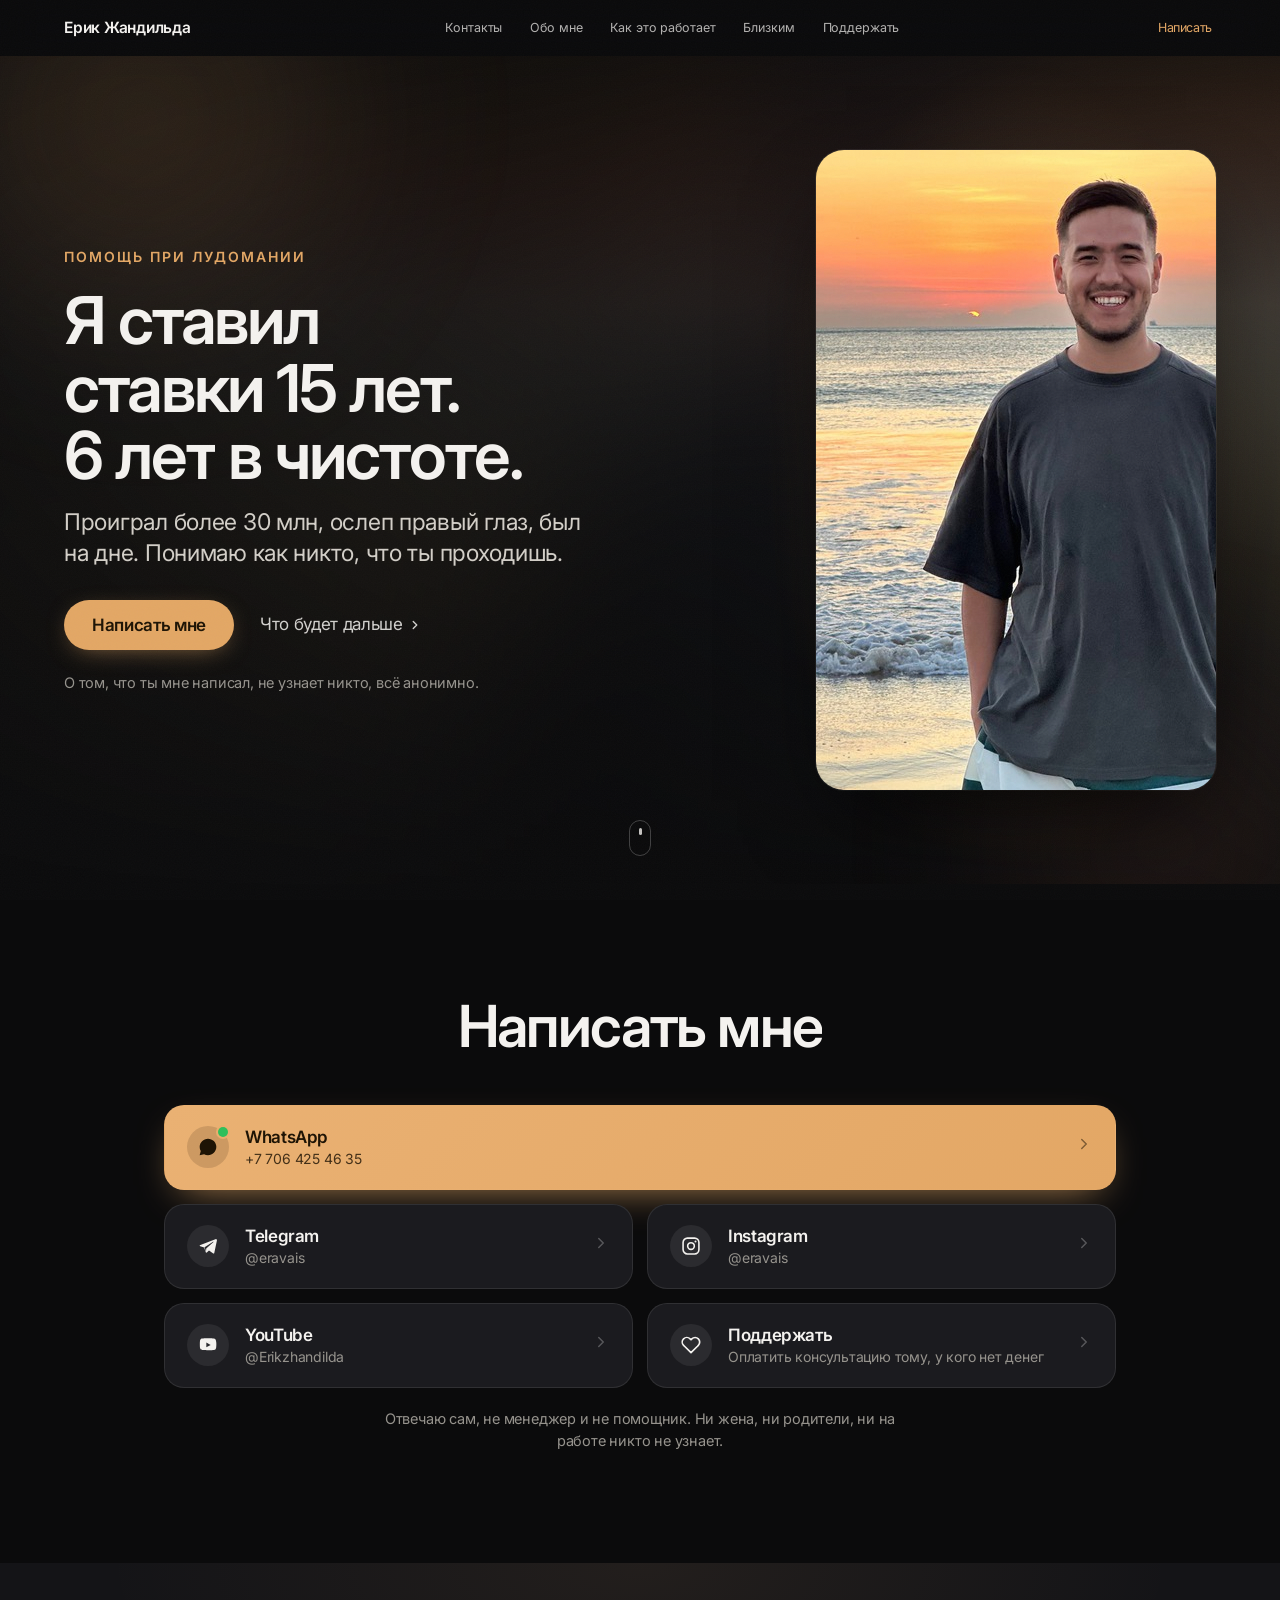
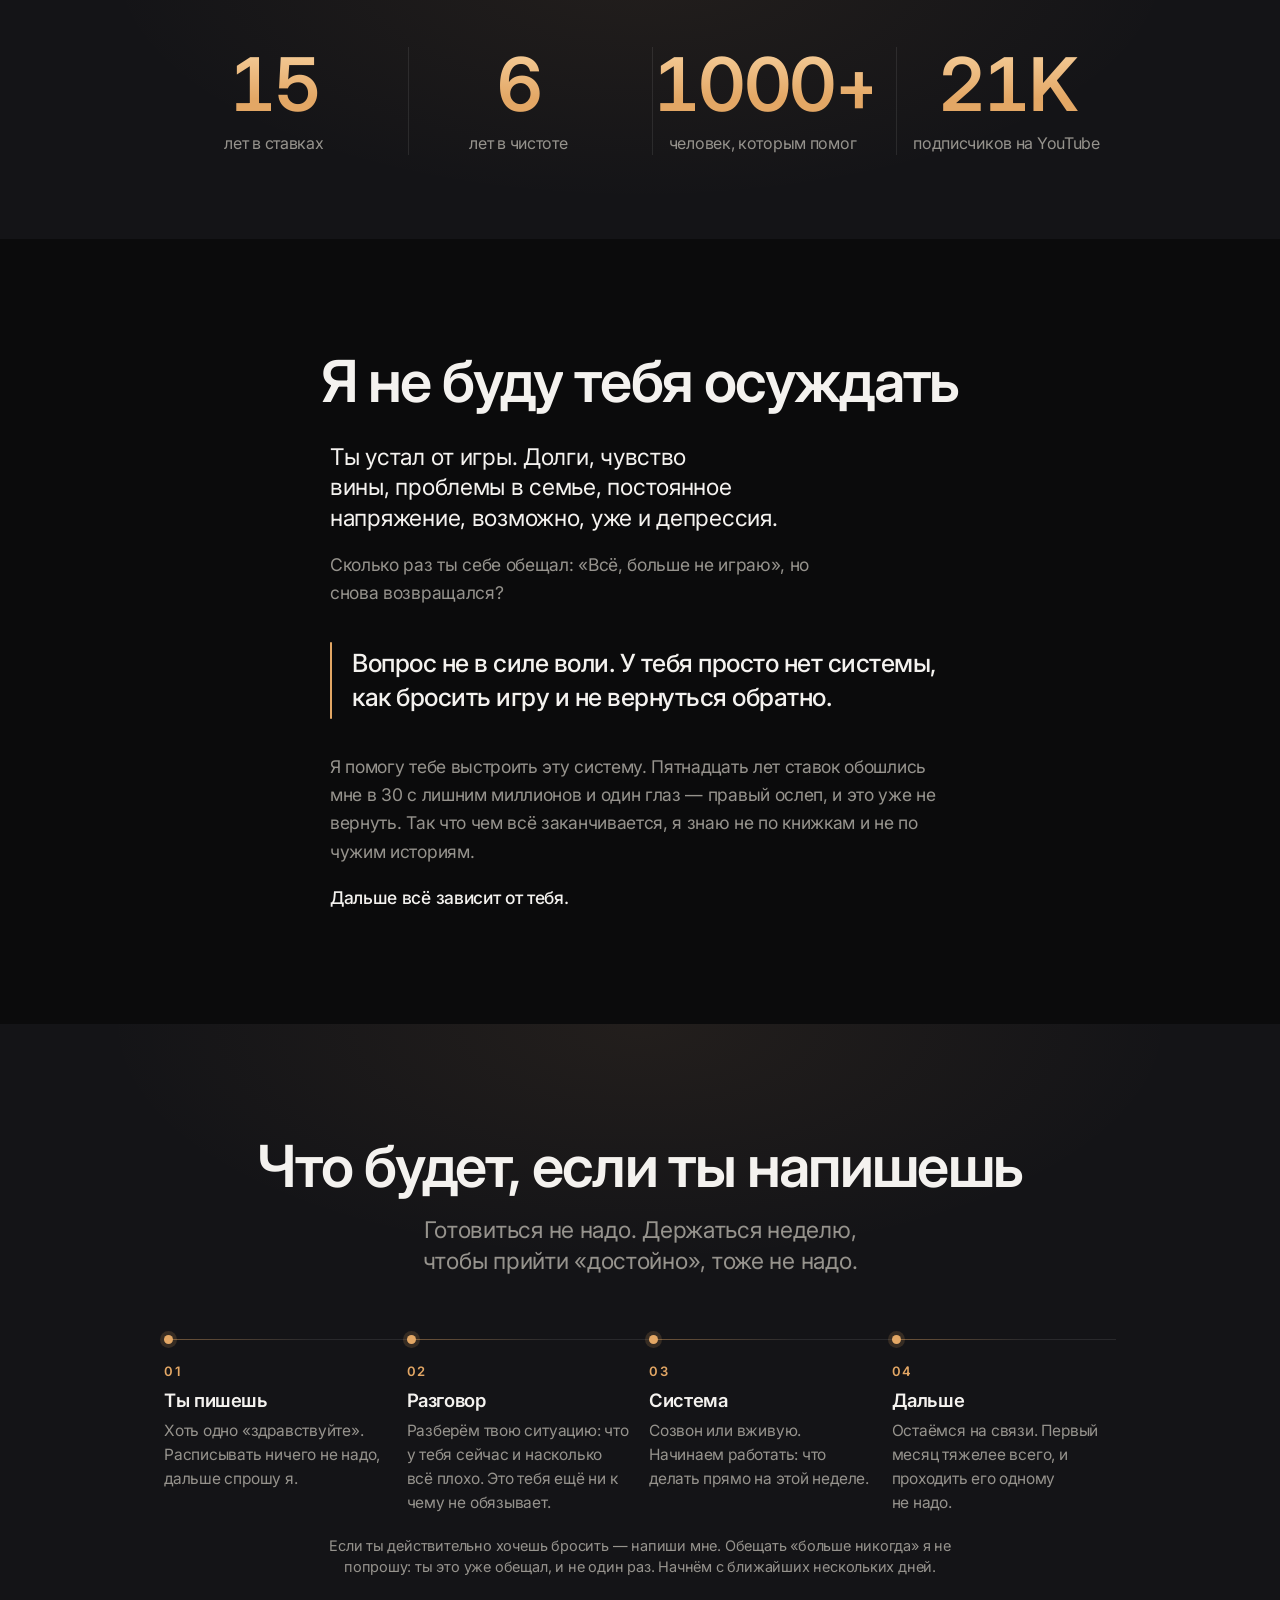
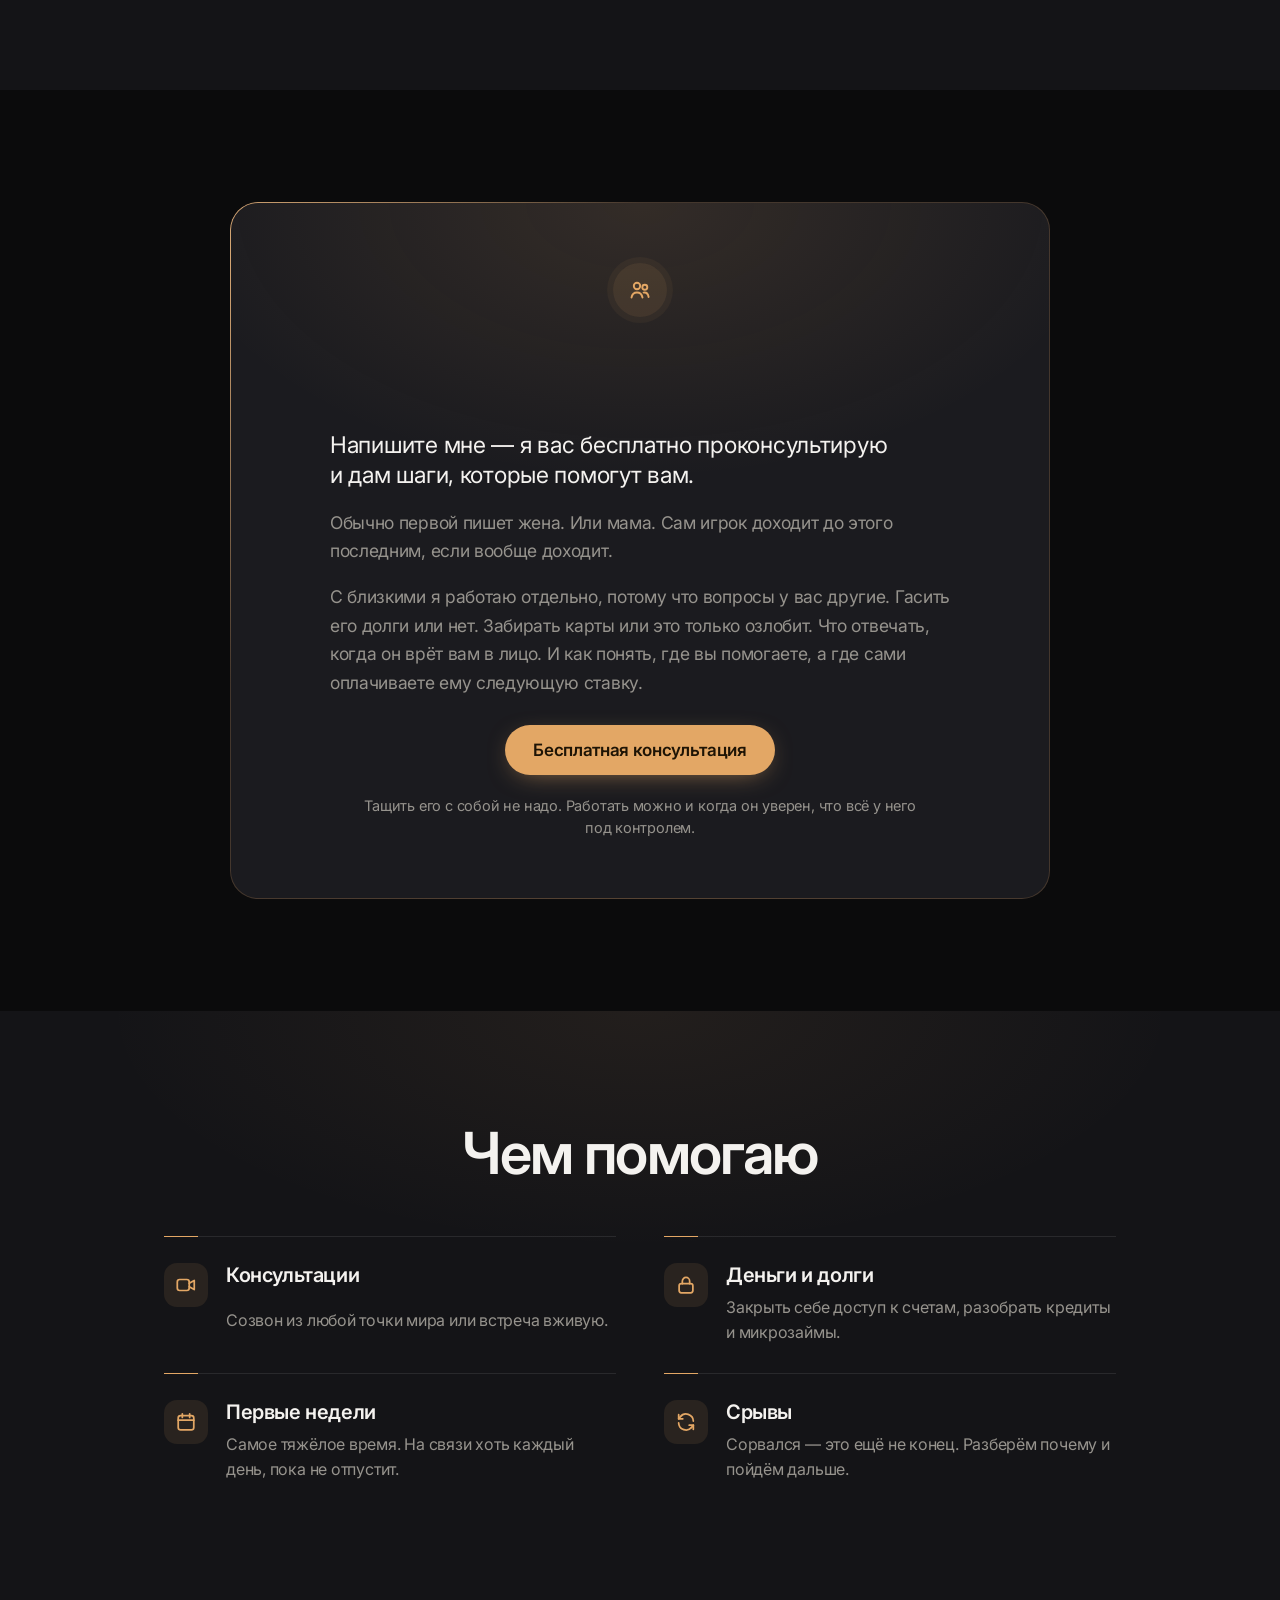
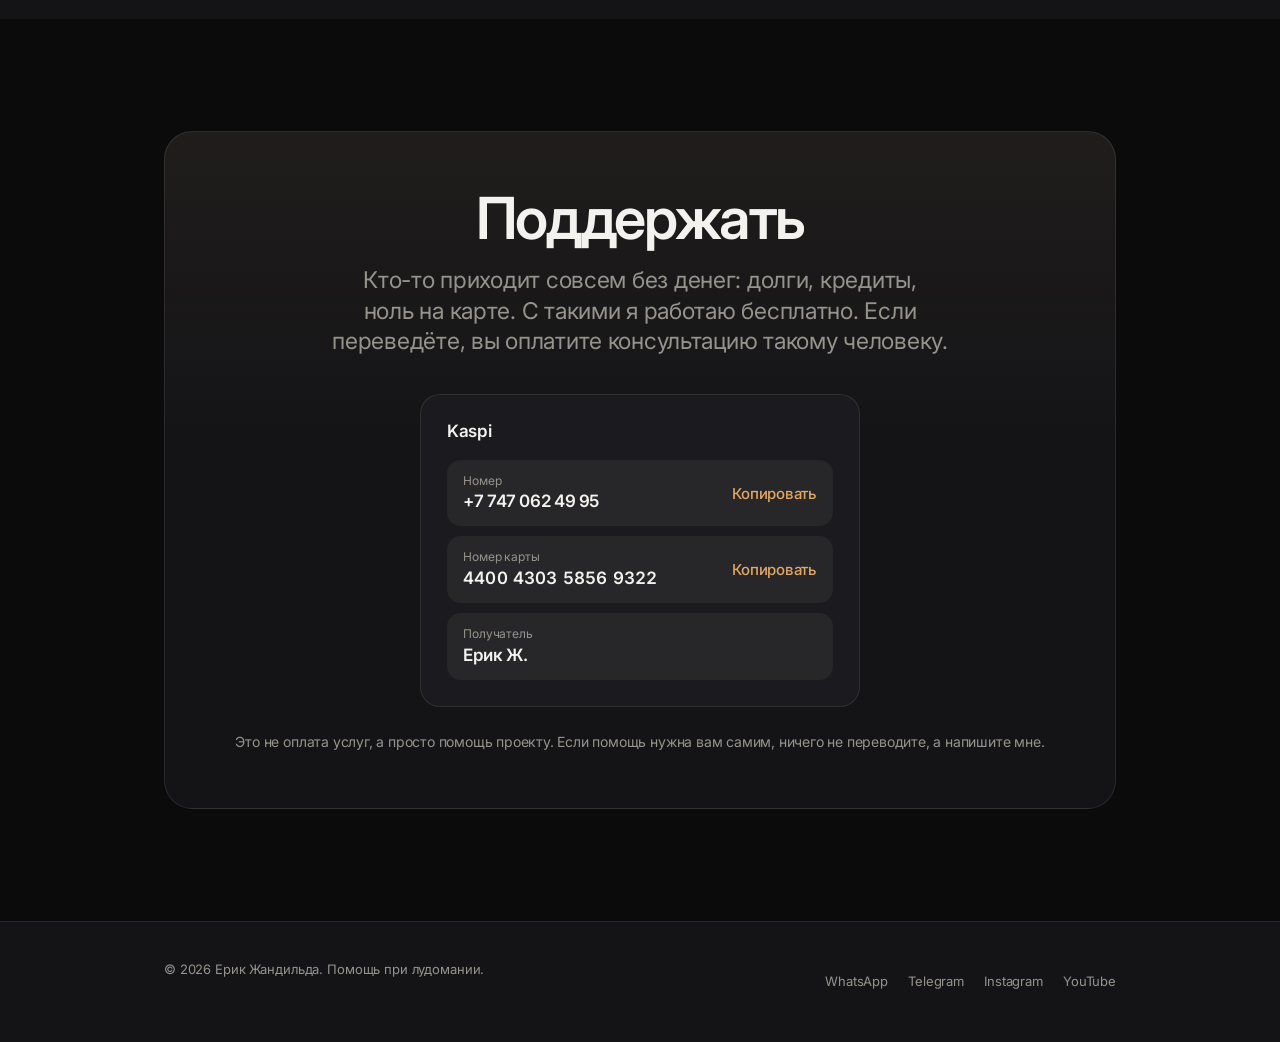
==== commit 0e037614: "Сайт обратно в корень под GitHub Pages, Cloudflare пока откладываем Co-Authored-By: Claude Opus 5.5 " ====
--- a/index.html
+++ b/index.html
@@ -21,272 +21,15 @@
 <link rel="preconnect" href="https://fonts.gstatic.com" crossorigin>
 <link href="https://fonts.googleapis.com/css2?family=Inter:wght@400;500;600;700&display=swap" rel="stylesheet">
 
-<!-- Все правки — в блоке CONFIG в самом низу файла. -->
-
-<style>
-:root{
-  --bg:#0b0b0c;            /* основной фон */
-  --bg2:#141417;           /* фон чередующихся секций */
-  --card:#1b1b1f;          /* карточки */
-  --card2:#212126;         /* карточки на секции --bg2 */
-  --fg:#f4f2ef;            /* текст */
-  --fg2:#96938d;           /* второстепенный текст */
-  --acc:#e3a765;           /* песочный акцент */
-  --acc-hover:#f0bb81;
-  --acc-ink:#1e1405;       /* текст на песочном */
-  --line:rgba(255,255,255,.09);
-  --ease:cubic-bezier(.22,.61,.28,1);
-  --w:1000px;
-}
-*{box-sizing:border-box;margin:0;padding:0}
-[hidden]{display:none!important}
-html{-webkit-text-size-adjust:100%;scroll-behavior:smooth;scroll-padding-top:60px}
-body{
-  background:var(--bg);color:var(--fg);
-  font-family:-apple-system,BlinkMacSystemFont,'SF Pro Display','SF Pro Text','Inter','Helvetica Neue',Helvetica,Arial,sans-serif;
-  font-size:17px;line-height:1.5;letter-spacing:-.022em;
-  -webkit-font-smoothing:antialiased;overflow-x:hidden;
-}
-img{max-width:100%;display:block}
-a{color:inherit;text-decoration:none}
-.w{width:100%;max-width:var(--w);margin:0 auto;padding:0 24px}
-.sec{padding:112px 0;position:relative}
-@media(max-width:734px){.sec{padding:74px 0}}
-.gray{background:var(--bg2)}
-/* тёплый свет сверху у чередующихся секций */
-.gray::before{content:'';position:absolute;inset:0 0 auto;height:340px;pointer-events:none;
-  background:radial-gradient(60% 100% at 50% 0%,rgba(227,167,101,.07),transparent 70%)}
-.gray>*{position:relative}
-
-/* зерно поверх всей страницы — убирает пластиковую плоскость тёмного фона */
-body::after{content:'';position:fixed;inset:0;z-index:200;pointer-events:none;opacity:.028;
-  background-image:url("data:image/svg+xml,%3Csvg xmlns='http://www.w3.org/2000/svg' width='140' height='140'%3E%3Cfilter id='n'%3E%3CfeTurbulence type='fractalNoise' baseFrequency='.85' numOctaves='3'/%3E%3C/filter%3E%3Crect width='100%25' height='100%25' filter='url(%23n)'/%3E%3C/svg%3E")}
-
-/* --- навбар --- */
-nav{position:sticky;top:0;z-index:100;height:56px;
-  background:rgba(11,11,12,.6);backdrop-filter:saturate(180%) blur(22px);-webkit-backdrop-filter:saturate(180%) blur(22px);
-  border-bottom:1px solid transparent;transition:background .3s,border-color .3s}
-nav.solid{background:rgba(11,11,12,.86);border-bottom-color:var(--line)}
-.nav-in{max-width:1200px;margin:0 auto;padding:0 24px;height:56px;display:flex;align-items:center;justify-content:space-between;gap:18px}
-.nav-brand{font-size:15.5px;font-weight:600;letter-spacing:-.015em;color:var(--fg);display:inline-flex;align-items:center;height:56px}
-.nav-links{display:flex;gap:28px}
-.nav-links a{font-size:12.5px;color:var(--fg);opacity:.72;letter-spacing:-.01em;display:inline-flex;align-items:center;height:56px;transition:opacity .2s}
-.nav-links a:hover{opacity:1}
-@media(max-width:820px){.nav-links{display:none}}
-.nav-cta{font-size:12.5px;color:var(--acc);display:inline-flex;align-items:center;height:56px;padding:0 4px}
-.nav-cta:hover{color:var(--acc-hover)}
-@media(max-width:820px){
-  nav{position:absolute;top:0;left:0;right:0;background:transparent;
-    backdrop-filter:none;-webkit-backdrop-filter:none;border-bottom:none}
-  nav.solid{background:transparent;border-bottom-color:transparent}
-  .nav-brand,.nav-cta{text-shadow:0 1px 14px rgba(0,0,0,.75)}
-}
-
-/* --- типографика --- */
-.eyebrow{font-size:14px;font-weight:600;letter-spacing:.14em;text-transform:uppercase;color:var(--acc);margin-bottom:20px}
-h1{font-size:clamp(40px,5.7vw,66px);line-height:1.02;font-weight:600;letter-spacing:-.032em}
-h2{font-size:clamp(30px,5vw,58px);line-height:1.05;font-weight:600;letter-spacing:-.028em}
-h3{font-size:20px;line-height:1.2;font-weight:600;letter-spacing:-.02em}
-.sub{font-size:clamp(18px,2.1vw,23px);line-height:1.32;font-weight:400;letter-spacing:-.012em}
-.body{font-size:17.5px;line-height:1.62;letter-spacing:-.018em}
-.center{text-align:center}
-h1,h2,h3,.sub{text-wrap:balance}
-p{text-wrap:pretty}
-::selection{background:rgba(227,167,101,.35)}
-a:focus-visible,button:focus-visible{outline:2px solid var(--acc);outline-offset:3px;border-radius:12px}
-.dim{color:var(--fg2)}.dim-d{color:var(--fg2)}
-.narrow{max-width:660px;margin-left:auto;margin-right:auto}
-/* длинные абзацы читаются слева, заголовки остаются по центру */
-.prose{max-width:620px;margin:0 auto;text-align:left}
-.prose p+p{margin-top:18px}
-h2+.prose{margin-top:30px}
-
-/* --- кнопки --- */
-.pill{display:inline-flex;align-items:center;justify-content:center;
-  background:var(--acc);color:var(--acc-ink);border:none;cursor:pointer;font-family:inherit;
-  font-size:17px;font-weight:600;letter-spacing:-.02em;line-height:1.18;
-  padding:15px 28px;border-radius:980px;transition:background .25s,transform .18s var(--ease),box-shadow .25s;
-  box-shadow:0 6px 26px -10px rgba(227,167,101,.7)}
-.pill:hover{background:var(--acc-hover);transform:translateY(-1px);box-shadow:0 12px 32px -10px rgba(227,167,101,.85)}
-.pill:active{transform:translateY(0)}
-.tlink{font-size:17px;color:var(--fg);display:inline-flex;align-items:center;gap:6px;letter-spacing:-.02em;
-  padding:14px 6px;margin:-14px -6px;opacity:.85;transition:opacity .2s}
-.tlink:hover{opacity:1}
-.tlink svg{transition:transform .25s var(--ease)}
-.tlink:hover svg{transform:translateX(3px)}
-.cta-row{display:flex;gap:12px 26px;flex-wrap:wrap;align-items:center}
-
-/* ============ HERO ============ */
-.hero{position:relative;isolation:isolate;overflow:hidden}
-.hero-bg{position:absolute;inset:0;z-index:-2}
-.hero-bg img{width:100%;height:100%;object-fit:cover;object-position:center 22%}
-.hero-scrim{position:absolute;inset:0;z-index:-1}
-.hero-in{position:relative;display:grid;align-items:center;gap:56px}
-
-/* desktop: размытое фото создаёт свет, резкое стоит справа */
-@media(min-width:821px){
-  .hero{min-height:92vh;display:flex;align-items:center;padding:80px 0}
-  .hero-bg img{filter:blur(70px) saturate(150%) brightness(.6);transform:scale(1.25)}
-  .hero-scrim{background:
-    linear-gradient(90deg,rgba(11,11,12,.94) 0%,rgba(11,11,12,.82) 45%,rgba(11,11,12,.5) 100%),
-    linear-gradient(180deg,rgba(11,11,12,.7) 0%,transparent 30%,rgba(11,11,12,.95) 100%)}
-  .hero .w{max-width:1200px}
-  .hero-in{grid-template-columns:minmax(0,1fr) 400px;gap:48px}
-  .hero-photo img{width:100%;aspect-ratio:1/1;object-fit:cover;border-radius:28px;
-    box-shadow:0 40px 90px -30px rgba(0,0,0,.9),0 0 0 1px rgba(255,255,255,.08)}
-  .hero-text{max-width:560px}
-  .hero-photo{position:relative}
-  .hero-photo::before{content:'';position:absolute;inset:-14%;z-index:-1;pointer-events:none;
-    background:radial-gradient(closest-side,rgba(227,167,101,.2),transparent)}
-}
-/* телефон: фото на весь экран, текст внизу поверх затемнения */
-@media(max-width:820px){
-  .hero{min-height:100svh;display:flex;align-items:flex-end;padding:0 0 104px}
-  .hero-bg img{filter:brightness(.92)}
-  .hero-scrim{background:
-    linear-gradient(180deg,rgba(11,11,12,.55) 0%,rgba(11,11,12,.06) 14%,rgba(11,11,12,.42) 30%,rgba(11,11,12,.88) 48%,rgba(11,11,12,.97) 62%,var(--bg) 86%)}
-  .hero-text{text-shadow:0 1px 26px rgba(0,0,0,.6)}
-  .hero .eyebrow{text-shadow:0 2px 10px rgba(0,0,0,.85),0 0 30px rgba(0,0,0,.7)}
-  .hero-in{grid-template-columns:1fr;gap:0}
-  .hero-photo{display:none}
-  .hero .eyebrow{margin-bottom:14px}
-}
-.hero h1{margin-bottom:18px}
-.hero .sub{max-width:560px;margin-bottom:32px;color:#d3cfc8}
-.hero .note{margin-top:22px;max-width:480px;text-align:left;margin-left:0}
-@media(max-width:820px){.hero .note{margin-top:20px}}
-.ph-note{border:1.5px dashed rgba(255,255,255,.22);border-radius:28px;aspect-ratio:1/1;
-  display:flex;align-items:center;justify-content:center;text-align:center;padding:28px;color:var(--fg2);font-size:14px;line-height:1.5}
-.ph-note code{background:rgba(255,255,255,.1);padding:2px 6px;border-radius:5px}
-
-/* мелкая подпись */
-.note{font-size:14.5px;line-height:1.5;color:var(--fg2);letter-spacing:-.014em;max-width:560px;margin:20px auto 0;text-align:center}
-
-/* --- сетка ссылок --- */
-.links{display:grid;grid-template-columns:minmax(0,1fr) minmax(0,1fr);gap:14px;margin-top:48px}
-@media(max-width:820px){.links{grid-template-columns:minmax(0,1fr);gap:11px;margin-top:36px}}
-.lk{display:flex;align-items:center;gap:16px;min-width:0;padding:20px 22px;border-radius:20px;
-  background:var(--card);border:1px solid var(--line);
-  transition:background .25s,border-color .25s,transform .2s var(--ease)}
-.lk:hover{background:#26262b;border-color:rgba(255,255,255,.17);transform:translateY(-2px)}
-.lk:active{transform:translateY(0)}
-.lk.wide{grid-column:1/-1}
-.lk .i{flex:none;width:42px;height:42px;border-radius:50%;display:flex;align-items:center;justify-content:center;
-  background:rgba(255,255,255,.07);color:var(--fg)}
-.lk .t{min-width:0}
-.lk .t b{display:block;font-size:17px;font-weight:600;letter-spacing:-.022em;line-height:1.3}
-.lk .t span{display:block;font-size:14px;color:var(--fg2);letter-spacing:-.014em;line-height:1.35;margin-top:2px}
-.lk .a{margin-left:auto;flex:none;color:rgba(255,255,255,.26);transition:transform .25s var(--ease),color .2s}
-.lk:hover .a{color:var(--fg);transform:translateX(3px)}
-.lk.accent{background:linear-gradient(135deg,#eab173,var(--acc));border-color:transparent;
-  box-shadow:0 14px 40px -18px rgba(227,167,101,.85)}
-.lk.accent .t b{color:var(--acc-ink)}
-.lk.accent .t span{color:rgba(30,20,5,.82)}
-.lk.accent .a{color:rgba(30,20,5,.5)}
-.lk.accent .i{background:rgba(30,20,5,.14);color:var(--acc-ink)}
-.lk.accent:hover{background:linear-gradient(135deg,#f2bd85,#e8b073);box-shadow:0 20px 46px -18px rgba(227,167,101,.95)}
-.lk.accent:hover .a{color:var(--acc-ink)}
-
-/* --- цифры --- */
-.stats{display:grid;grid-template-columns:repeat(4,minmax(0,1fr));gap:24px;text-align:center}
-@media(max-width:900px){.stats{grid-template-columns:minmax(0,1fr) minmax(0,1fr);gap:46px 20px}}
-.stat b{display:block;font-size:clamp(46px,7vw,74px);line-height:1;font-weight:600;letter-spacing:-.035em;
-  margin-bottom:12px;color:var(--acc);font-variant-numeric:tabular-nums}
-.stat span{font-size:16px;color:var(--fg2);letter-spacing:-.018em;line-height:1.35;display:block}
-.sec.stats-sec{padding:84px 0}
-@media(max-width:734px){.sec.stats-sec{padding:60px 0}}
-@media(min-width:901px){.stat+.stat{border-left:1px solid var(--line)}}
-
-/* --- обо мне: главная мысль вынесена --- */
-.prose .quote{margin:34px 0;padding:4px 0 4px 22px;border-left:2px solid var(--acc);
-  font-size:clamp(20px,2.4vw,25px);line-height:1.38;font-weight:500;letter-spacing:-.02em;color:var(--fg)}
-.prose .strong{color:var(--fg);font-weight:500}
-
-/* --- карточки услуг: без рамок, с песочной чертой --- */
-.cards{display:grid;grid-template-columns:minmax(0,1fr) minmax(0,1fr);gap:2px 48px;margin-top:52px}
-@media(max-width:734px){.cards{grid-template-columns:minmax(0,1fr);gap:0;margin-top:36px}}
-.card{padding:26px 0;border-top:1px solid var(--line);position:relative;
-  display:grid;grid-template-columns:44px minmax(0,1fr);gap:0 18px;align-items:start}
-.card .ci{grid-row:span 2;width:44px;height:44px;border-radius:13px;display:flex;align-items:center;justify-content:center;
-  background:rgba(227,167,101,.1);color:var(--acc)}
-.card::before{content:'';position:absolute;top:-1px;left:0;width:34px;height:1px;background:var(--acc)}
-.card h3{margin-bottom:8px}
-.card p{font-size:16px;color:var(--fg2);line-height:1.55;letter-spacing:-.014em}
-
-/* --- шаги: линия времени вместо коробок --- */
-.steps{display:grid;grid-template-columns:repeat(4,minmax(0,1fr));gap:18px;margin-top:52px;text-align:left}
-@media(max-width:900px){.steps{grid-template-columns:minmax(0,1fr) minmax(0,1fr);gap:34px 22px}}
-@media(max-width:560px){.steps{grid-template-columns:minmax(0,1fr);gap:30px;margin-top:36px}}
-.step{position:relative;padding-top:34px}
-.step::before{content:'';position:absolute;top:11px;left:0;right:0;height:1px;
-  background:linear-gradient(90deg,rgba(227,167,101,.45),var(--line) 60%)}
-@media(min-width:901px){.step:not(:last-child)::before{right:-18px}}
-.step::after{content:'';position:absolute;top:7px;left:0;width:9px;height:9px;border-radius:50%;
-  background:var(--acc);box-shadow:0 0 0 4px rgba(227,167,101,.16)}
-.step b{display:block;font-size:13px;font-weight:600;color:var(--acc);letter-spacing:.12em;margin-bottom:8px}
-.step h3{font-size:18.5px;margin-bottom:7px}
-.step p{font-size:15.5px;color:var(--fg2);line-height:1.55;letter-spacing:-.014em}
-
-/* --- близким: отдельная тёплая панель --- */
-.fbox{max-width:820px;margin:0 auto;padding:60px 48px;border-radius:28px;
-  background:radial-gradient(80% 55% at 50% 0%,rgba(227,167,101,.12),transparent 72%),var(--card);
-  border:1px solid rgba(227,167,101,.2)}
-@media(max-width:734px){.fbox{padding:40px 22px;border-radius:22px}}
-.fbadge{width:54px;height:54px;border-radius:50%;margin:0 auto 22px;display:flex;align-items:center;justify-content:center;
-  background:rgba(227,167,101,.13);color:var(--acc);box-shadow:0 0 0 6px rgba(227,167,101,.05)}
-
-/* --- донаты --- */
-.dbox{background:linear-gradient(180deg,rgba(227,167,101,.06),transparent 45%),var(--bg2);
-  border:1px solid var(--line);border-radius:28px;padding:56px 48px}
-@media(max-width:734px){.dbox{padding:36px 22px;border-radius:22px}}
-.dgrid{display:grid;grid-template-columns:minmax(0,1fr) minmax(0,1fr);gap:14px;align-items:start;margin-top:38px;text-align:left}
-@media(max-width:734px){.dgrid{grid-template-columns:minmax(0,1fr)}}
-.dgrid.one{grid-template-columns:minmax(0,1fr);max-width:440px;margin-left:auto;margin-right:auto}
-.req.last{margin-bottom:0}
-.dcard{background:var(--card);border:1px solid var(--line);border-radius:20px;padding:26px}
-.dcard h3{font-size:17px;margin-bottom:18px}
-.req{display:flex;align-items:center;justify-content:space-between;gap:12px;flex-wrap:wrap;
-  background:rgba(255,255,255,.05);border-radius:14px;padding:14px 16px;margin-bottom:10px}
-.req>span{display:flex;flex-direction:column;gap:3px;min-width:0}
-.req .lbl{font-size:12px;color:var(--fg2);letter-spacing:-.01em;line-height:1.2}
-.req .val{font-size:17px;font-weight:600;letter-spacing:-.022em;word-break:break-word;line-height:1.25}
-.req .val.url{font-size:14.5px;letter-spacing:-.01em}
-.req .val.num{font-variant-numeric:tabular-nums;letter-spacing:.01em}
-@media(max-width:380px){.req .val.num{font-size:15.5px}}
-@media(max-width:380px){.req .val.url{font-size:13px}}
-.copy{background:none;border:none;color:var(--acc);font-size:15px;font-family:inherit;font-weight:500;
-  cursor:pointer;padding:13px 8px;margin:-13px -8px;white-space:nowrap;letter-spacing:-.016em}
-.copy{margin-left:auto}
-.copy:hover{color:var(--acc-hover)}
-.copy.done{color:#6ecb8c}
-.dnote{margin-top:24px;font-size:14px;color:var(--fg2);line-height:1.5;letter-spacing:-.014em}
-
-/* --- футер --- */
-footer{background:var(--bg2);border-top:1px solid var(--line);padding:38px 0;font-size:13px;color:var(--fg2);line-height:1.5}
-.foot{display:flex;justify-content:space-between;gap:6px 16px;flex-wrap:wrap;letter-spacing:-.01em}
-.foot a:hover{color:var(--fg)}
-.foot-links{display:flex;flex-wrap:wrap;gap:2px 20px}
-.foot-links a{display:inline-flex;align-items:center;min-height:44px}
-
-/* --- нижняя панель --- */
-.buybar{position:fixed;left:0;right:0;bottom:0;z-index:90;display:none;
-  padding:12px 16px calc(12px + env(safe-area-inset-bottom));
-  background:rgba(11,11,12,.78);backdrop-filter:saturate(180%) blur(22px);-webkit-backdrop-filter:saturate(180%) blur(22px);
-  border-top:1px solid var(--line)}
-.buybar .pill{width:100%}
-@media(max-width:820px){.buybar{display:block}body{padding-bottom:84px}}
-
-/* --- появление --- */
-.rv{opacity:0;transform:translateY(24px);transition:opacity .85s var(--ease),transform .85s var(--ease)}
-.rv.in{opacity:1;transform:none}
-@media(prefers-reduced-motion:reduce){
-  .rv{opacity:1;transform:none;transition:none}
-  html{scroll-behavior:auto}
-  .pill,.lk,.tlink svg,.lk .a{transition:none}
-}
-</style>
+<link rel="stylesheet" href="assets/style.css">
+<script>document.documentElement.classList.add('js')</script>
+<script src="config.js" defer></script>
+<script src="assets/app.js" defer></script>
+<!-- Контакты и реквизиты меняются в config.js -->
 </head>
 <body>
+
+<div class="progress" aria-hidden="true"></div>
 
 <nav>
   <div class="nav-in">
@@ -297,6 +40,7 @@
       <a href="#how">Как это работает</a>
       <a href="#family">Близким</a>
       <a href="#donate">Поддержать</a>
+      <span class="nav-ind" aria-hidden="true"></span>
     </div>
     <a class="nav-cta" data-wa href="https://wa.me/77064254635" target="_blank" rel="noopener">Написать</a>
   </div>
@@ -306,23 +50,27 @@
 <div id="top" class="hero">
   <div class="hero-bg"><img id="heroBg" data-src="erik.jpg" alt="" aria-hidden="true"></div>
   <div class="hero-scrim"></div>
+  <div class="aura" aria-hidden="true"><i></i><i></i></div>
   <div class="w hero-in">
     <div class="hero-text">
-      <p class="eyebrow">Помощь при лудомании</p>
+      <p class="eyebrow intro" style="--i:0">Помощь при лудомании</p>
       <h1>Я ставил ставки 15&nbsp;лет.<br>6 лет в чистоте.</h1>
-      <p class="sub">Проиграл более 30 млн, ослеп правый глаз, был на дне.
+      <p class="sub intro" style="--i:4">Проиграл более 30 млн, ослеп правый глаз, был на дне.
         Понимаю как никто, что ты проходишь.</p>
-      <div class="cta-row">
+      <div class="cta-row intro" style="--i:5">
         <a class="pill" data-wa href="https://wa.me/77064254635" target="_blank" rel="noopener">Написать мне</a>
         <a class="tlink" href="#how">Что будет дальше <svg width="14" height="14" viewBox="0 0 24 24" fill="none" stroke="currentColor" stroke-width="2.4" stroke-linecap="round" stroke-linejoin="round"><path d="M9 6l6 6-6 6"/></svg></a>
       </div>
-      <p class="note">О том, что ты мне написал, не узнает никто, всё анонимно.</p>
-    </div>
-    <div class="hero-photo">
-      <img id="photo" data-src="erik.jpg" alt="" hidden>
-      <div class="ph-note" id="photoPh">Положите фото рядом с <code>index.html</code> под именем <code>erik.jpg</code></div>
-    </div>
-  </div>
+      <p class="note intro" style="--i:6">О том, что ты мне написал, не узнает никто, всё анонимно.</p>
+    </div>
+    <div class="hero-photo intro" style="--i:2">
+      <div class="tilt">
+        <img id="photo" data-src="erik.jpg" alt="" width="640" height="640" hidden>
+        <div class="ph-note" id="photoPh">Положите фото рядом с <code>index.html</code> под именем <code>erik.jpg</code></div>
+      </div>
+    </div>
+  </div>
+  <span class="scroll-cue" aria-hidden="true"></span>
 </div>
 
 <!-- ССЫЛКИ -->
@@ -330,31 +78,31 @@
   <div class="w">
     <h2 class="center">Написать мне</h2>
     <div class="links">
-      <a class="lk accent wide" data-wa href="https://wa.me/77064254635" target="_blank" rel="noopener">
+      <a class="lk accent wide rv" data-wa href="https://wa.me/77064254635" target="_blank" rel="noopener">
         <span class="i"><svg width="20" height="20" viewBox="0 0 24 24" fill="currentColor"><path d="M12 2C6.5 2 2 6.5 2 12c0 1.8.5 3.4 1.3 4.9L2 22l5.3-1.4c1.4.8 3 1.2 4.7 1.2 5.5 0 10-4.5 10-10S17.5 2 12 2zm5.5 12.4c-.3-.2-1.8-.9-2-1-.3-.1-.5-.2-.7.1s-.8 1-1 1.2c-.2.2-.4.2-.7.1-1.7-.9-2.9-1.6-4-3.6-.3-.5.3-.5.9-1.6.1-.2 0-.4 0-.6s-.7-1.6-.9-2.2c-.2-.6-.5-.5-.7-.5h-.6c-.2 0-.6.1-.9.4-.3.3-1.2 1.2-1.2 2.8s1.2 3.3 1.4 3.5c.2.2 2.4 3.7 5.8 5.1 2.2.9 3 1 4 .9.6-.1 1.8-.8 2.1-1.5.3-.7.3-1.4.2-1.5-.1-.2-.3-.3-.6-.4z"/></svg></span>
         <span class="t"><b>WhatsApp</b><span data-phone-display>+7 706 425 46 35</span></span>
         <span class="a"><svg width="18" height="18" viewBox="0 0 24 24" fill="none" stroke="currentColor" stroke-width="2" stroke-linecap="round" stroke-linejoin="round"><path d="M9 6l6 6-6 6"/></svg></span>
       </a>
 
-      <a class="lk" data-tg href="https://t.me/eravais" target="_blank" rel="noopener">
+      <a class="lk rv" data-tg href="https://t.me/eravais" target="_blank" rel="noopener">
         <span class="i"><svg width="20" height="20" viewBox="0 0 24 24" fill="currentColor"><path d="M21.7 3.5 2.9 10.8c-1.1.4-1.1 1.1-.2 1.4l4.7 1.5 1.8 5.5c.2.6.4.8.8.8.4 0 .6-.2.9-.5l2.3-2.2 4.7 3.5c.9.5 1.5.2 1.7-.8l3.1-14.6c.3-1.2-.5-1.8-1-1.9zM7.9 13.4l10.1-6.4c.5-.3.9-.1.6.2l-8.7 7.8-.3 3.6-1.7-5.2z"/></svg></span>
         <span class="t"><b>Telegram</b><span data-tg-handle>@eravais</span></span>
         <span class="a"><svg width="18" height="18" viewBox="0 0 24 24" fill="none" stroke="currentColor" stroke-width="2" stroke-linecap="round" stroke-linejoin="round"><path d="M9 6l6 6-6 6"/></svg></span>
       </a>
 
-      <a class="lk" data-ig href="https://instagram.com/eravais" target="_blank" rel="noopener">
+      <a class="lk rv" data-ig href="https://instagram.com/eravais" target="_blank" rel="noopener">
         <span class="i"><svg width="20" height="20" viewBox="0 0 24 24" fill="none" stroke="currentColor" stroke-width="1.9"><rect x="2.5" y="2.5" width="19" height="19" rx="5.2"/><circle cx="12" cy="12" r="4"/><circle cx="17.4" cy="6.6" r="1.2" fill="currentColor" stroke="none"/></svg></span>
         <span class="t"><b>Instagram</b><span data-ig-handle>@eravais</span></span>
         <span class="a"><svg width="18" height="18" viewBox="0 0 24 24" fill="none" stroke="currentColor" stroke-width="2" stroke-linecap="round" stroke-linejoin="round"><path d="M9 6l6 6-6 6"/></svg></span>
       </a>
 
-      <a class="lk" data-yt href="https://www.youtube.com/@Erikzhandilda" target="_blank" rel="noopener" hidden>
+      <a class="lk rv" data-yt href="https://www.youtube.com/@Erikzhandilda" target="_blank" rel="noopener" hidden>
         <span class="i"><svg width="20" height="20" viewBox="0 0 24 24" fill="currentColor"><path d="M21.6 7.2s-.2-1.4-.8-2c-.8-.8-1.6-.8-2-.9C16 4 12 4 12 4s-4 0-6.8.3c-.4 0-1.2.1-2 .9-.6.6-.8 2-.8 2S2.2 8.8 2.2 10.4v1.5c0 1.6.2 3.2.2 3.2s.2 1.4.8 2c.8.8 1.8.8 2.2.9 1.6.1 6.8.2 6.8.2s4 0 6.8-.3c.4-.1 1.2-.1 2-.9.6-.6.8-2 .8-2s.2-1.6.2-3.2v-1.5c0-1.6-.4-3.1-.4-3.1zM10 14.6V9.1l5.2 2.8-5.2 2.7z"/></svg></span>
         <span class="t"><b>YouTube</b><span data-yt-handle>Подкасты и видео</span></span>
         <span class="a"><svg width="18" height="18" viewBox="0 0 24 24" fill="none" stroke="currentColor" stroke-width="2" stroke-linecap="round" stroke-linejoin="round"><path d="M9 6l6 6-6 6"/></svg></span>
       </a>
 
-      <a class="lk" href="#donate">
+      <a class="lk rv" href="#donate">
         <span class="i"><svg width="20" height="20" viewBox="0 0 24 24" fill="none" stroke="currentColor" stroke-width="2" stroke-linecap="round" stroke-linejoin="round"><path d="M20.8 4.6a5.5 5.5 0 0 0-7.8 0L12 5.7l-1.1-1.1a5.5 5.5 0 0 0-7.8 7.8l1.1 1.1L12 21.2l7.8-7.7 1-1.1a5.5 5.5 0 0 0 0-7.8z"/></svg></span>
         <span class="t"><b>Поддержать</b><span>Оплатить консультацию тому, у кого нет денег</span></span>
         <span class="a"><svg width="18" height="18" viewBox="0 0 24 24" fill="none" stroke="currentColor" stroke-width="2" stroke-linecap="round" stroke-linejoin="round"><path d="M9 6l6 6-6 6"/></svg></span>
@@ -379,25 +127,26 @@
   <div class="w center">
     <h2 class="narrow">Я не буду тебя осуждать</h2>
     <div class="prose">
-    <p class="sub">
+    <p class="sub rv">
       Ты устал от игры. Долги, чувство вины, проблемы в семье, постоянное напряжение,
       возможно, уже и депрессия.
     </p>
-    <p class="body dim">
+    <p class="body dim rv">
       Сколько раз ты себе обещал: «Всё, больше не играю», но снова возвращался?
     </p>
-    <p class="quote">
+    <p class="quote rv">
       Вопрос не в силе воли. У тебя просто нет системы, как бросить игру
       и не вернуться обратно.
     </p>
-    <p class="body dim">
+    <p class="body dim rv">
       Я помогу тебе выстроить эту систему. Пятнадцать лет ставок обошлись мне
       в 30 с лишним миллионов и один глаз — правый ослеп, и это уже не вернуть.
       Так что чем всё заканчивается, я знаю не по книжкам и не по чужим историям.
     </p>
-    <p class="body strong">
+    <p class="body strong rv">
       Дальше всё зависит от тебя.
-    </p>    </div>
+    </p>
+    </div>
 
   </div>
 </section>
@@ -426,18 +175,19 @@
     <span class="fbadge" aria-hidden="true"><svg width="24" height="24" viewBox="0 0 24 24" fill="none" stroke="currentColor" stroke-width="1.9" stroke-linecap="round" stroke-linejoin="round"><circle cx="9" cy="8" r="3.2"/><path d="M3.5 19.5c.6-3.2 2.8-5 5.5-5s4.9 1.8 5.5 5"/><circle cx="16.8" cy="9.2" r="2.5"/><path d="M15.6 14.6c2.6-.4 4.5 1.2 5 4.4"/></svg></span>
     <h2 class="narrow">Если играет ваш близкий</h2>
     <div class="prose">
-    <p class="sub">
+    <p class="sub rv">
       Напишите мне — я вас бесплатно проконсультирую и дам шаги, которые помогут вам.
     </p>
-    <p class="body dim">
+    <p class="body dim rv">
       Обычно первой пишет жена. Или мама. Сам игрок доходит до этого последним,
       если вообще доходит.
     </p>
-    <p class="body dim">
+    <p class="body dim rv">
       С близкими я работаю отдельно, потому что вопросы у вас другие. Гасить его долги или нет.
       Забирать карты или это только озлобит. Что отвечать, когда он врёт вам в лицо.
       И как понять, где вы помогаете, а где сами оплачиваете ему следующую ставку.
-    </p>    </div>
+    </p>
+    </div>
 
     <a class="pill" data-wa-family href="https://wa.me/77064254635" target="_blank" rel="noopener" style="margin-top:28px">Бесплатная консультация</a>
     <p class="note">Тащить его с собой не надо. Работать можно и когда он уверен, что всё у него под контролем.</p>
@@ -463,20 +213,20 @@
   <div class="w">
     <div class="dbox center">
       <h2>Поддержать</h2>
-      <p class="sub dim narrow" style="margin-top:16px">
+      <p class="sub dim narrow rv" style="margin-top:16px">
         Кто-то приходит совсем без денег: долги, кредиты, ноль на карте.
         С такими я работаю бесплатно. Если переведёте, вы оплатите консультацию такому человеку.
       </p>
-      <div class="dgrid one">
+      <div class="dgrid rv">
         <div class="dcard">
           <h3>Kaspi</h3>
           <div class="req">
             <span><span class="lbl">Номер</span><span class="val" data-kaspi-display>+7 747 062 49 95</span></span>
-            <button class="copy" type="button" data-copy-kaspi aria-label="Скопировать номер Kaspi">Копировать</button>
+            <button class="copy" type="button" data-copy-kaspi aria-label="Скопировать номер Kaspi"><svg class="ok" viewBox="0 0 24 24" fill="none" stroke="currentColor" stroke-width="2.6" stroke-linecap="round" stroke-linejoin="round" aria-hidden="true"><path d="M5 12.5l4.5 4.5L19 7.5"/></svg><span>Копировать</span></button>
           </div>
           <div class="req">
             <span><span class="lbl">Номер карты</span><span class="val num" data-kaspi-card>4400 4303 5856 9322</span></span>
-            <button class="copy" type="button" data-copy-card aria-label="Скопировать номер карты">Копировать</button>
+            <button class="copy" type="button" data-copy-card aria-label="Скопировать номер карты"><svg class="ok" viewBox="0 0 24 24" fill="none" stroke="currentColor" stroke-width="2.6" stroke-linecap="round" stroke-linejoin="round" aria-hidden="true"><path d="M5 12.5l4.5 4.5L19 7.5"/></svg><span>Копировать</span></button>
           </div>
           <div class="req last">
             <span><span class="lbl">Получатель</span><span class="val" data-kaspi-name>Ерик Ж.</span></span>
@@ -502,142 +252,5 @@
 
 <div class="buybar"><a class="pill" data-wa href="https://wa.me/77064254635" target="_blank" rel="noopener">Написать в WhatsApp</a></div>
 
-<script>
-/* ====================================================================
-   CONFIG — МЕНЯТЬ ТОЛЬКО ЗДЕСЬ
-   ==================================================================== */
-const CONFIG = {
-  name:          "Ерик Жандильда",       // имя в шапке и футере
-  phone:         "77064254635",          // WhatsApp: только цифры, без + и пробелов
-  phoneDisplay:  "+7 706 425 46 35",     // как показывается на сайте
-  telegram:      "eravais",              // без @
-  instagram:     "eravais",              // без @
-  youtube:       "https://www.youtube.com/@Erikzhandilda",  // пусто — кнопки не будет
-  youtubeLabel:  "@Erikzhandilda",       // подпись под кнопкой YouTube
-  waText:        "Здравствуйте! Пишу с сайта.",
-  waTextFamily:  "Здравствуйте! Пишу с сайта, у меня играет близкий человек.",
-  photoAlt:      "Ерик Жандильда",       // подпись к фото для поисковиков
-
-  // --- донаты ---
-  kaspiPhone:     "+7 747 062 49 95",    // номер для перевода в Kaspi
-  kaspiPhoneCopy: "87470624995",         // что копируется по кнопке (формат Kaspi)
-  kaspiCard:      "4400 4303 5856 9322", // номер карты Visa, как показывается
-  kaspiCardCopy:  "4400430358569322",    // что копируется по кнопке (без пробелов)
-  kaspiName:      "Ерик Ж."              // имя получателя, как в Kaspi
-};
-/* ================== ниже ничего менять не нужно ==================== */
-
-(function(){
-  const q = s => document.querySelectorAll(s);
-  const waUrl = 'https://wa.me/' + CONFIG.phone + '?text=' + encodeURIComponent(CONFIG.waText);
-  const tgUrl = 'https://t.me/' + CONFIG.telegram;
-  const igUrl = 'https://instagram.com/' + CONFIG.instagram;
-
-  const waFamUrl = 'https://wa.me/' + CONFIG.phone + '?text=' + encodeURIComponent(CONFIG.waTextFamily);
-  q('[data-wa]').forEach(e => { e.href = waUrl; e.target = '_blank'; e.rel = 'noopener'; });
-  q('[data-wa-family]').forEach(e => { e.href = waFamUrl; e.target = '_blank'; e.rel = 'noopener'; });
-  q('[data-tg]').forEach(e => { e.href = tgUrl; e.target = '_blank'; e.rel = 'noopener'; });
-  q('[data-ig]').forEach(e => e.href = igUrl);
-
-  /* YouTube: появляется, только если ссылка заполнена */
-  const yt = (CONFIG.youtube || '').trim();
-  if (yt) q('[data-yt]').forEach(e => { e.href = yt; e.hidden = false; });
-  else    q('[data-yt]').forEach(e => e.remove());
-  q('[data-yt-handle]').forEach(e => e.textContent = CONFIG.youtubeLabel || 'Подкасты и видео');
-
-  q('[data-name]').forEach(e => e.textContent = CONFIG.name);
-  q('[data-phone-display]').forEach(e => e.textContent = CONFIG.phoneDisplay);
-  q('[data-tg-handle]').forEach(e => e.textContent = '@' + CONFIG.telegram);
-  q('[data-ig-handle]').forEach(e => e.textContent = '@' + CONFIG.instagram);
-  q('[data-kaspi-display]').forEach(e => e.textContent = CONFIG.kaspiPhone);
-  q('[data-kaspi-card]').forEach(e => e.textContent = CONFIG.kaspiCard);
-  q('[data-kaspi-name]').forEach(e => e.textContent = CONFIG.kaspiName);
-  const yrEl = document.getElementById('yr');
-  if (yrEl) yrEl.textContent = new Date().getFullYear();
-  const photoEl = document.getElementById('photo');
-  if (photoEl) photoEl.alt = CONFIG.photoAlt;
-  document.title = CONFIG.name + ' — помощь при лудомании';
-
-  /* первая кнопка всегда во всю ширину; последняя — если иначе останется дырка */
-  const grid = document.querySelector('.links');
-  const items = grid ? [...grid.children].filter(el => !el.hidden) : [];
-  if (items.length) {
-    items.forEach(el => el.classList.remove('wide'));
-    items[0].classList.add('wide');
-    if ((items.length - 1) % 2) items[items.length - 1].classList.add('wide');
-  }
-
-  /* картинка показывается, только если файл реально лежит рядом */
-  function optionalImage(imgId, phId){
-    const el = document.getElementById(imgId), ph = document.getElementById(phId);
-    if (!el) return;
-    const probe = new Image();
-    probe.onload  = () => { el.src = probe.src; el.hidden = false; if (ph) ph.remove(); };
-    probe.onerror = () => el.remove();
-    probe.src = el.getAttribute('data-src');
-  }
-  optionalImage('photo', 'photoPh');
-  optionalImage('heroBg', null);
-
-  /* копирование */
-  function copy(btn, text){
-    const done = () => {
-      const old = btn.textContent;
-      btn.textContent = 'Скопировано';
-      btn.classList.add('done');
-      setTimeout(() => { btn.textContent = old; btn.classList.remove('done'); }, 1800);
-    };
-    if (navigator.clipboard && window.isSecureContext)
-      navigator.clipboard.writeText(text).then(done).catch(() => fallback(text, done));
-    else fallback(text, done);
-  }
-  function fallback(text, done){
-    const ta = document.createElement('textarea');
-    ta.value = text; ta.style.position = 'fixed'; ta.style.opacity = '0';
-    document.body.appendChild(ta); ta.select();
-    try { document.execCommand('copy'); done(); } catch(e){}
-    document.body.removeChild(ta);
-  }
-  q('[data-copy-kaspi]').forEach(b => b.addEventListener('click', () => copy(b, CONFIG.kaspiPhoneCopy)));
-  q('[data-copy-card]').forEach(b => b.addEventListener('click', () => copy(b, CONFIG.kaspiCardCopy)));
-
-  /* шапка при прокрутке */
-  const navEl = document.querySelector('nav');
-  const onScroll = () => navEl.classList.toggle('solid', window.scrollY > 12);
-  onScroll(); window.addEventListener('scroll', onScroll, {passive:true});
-
-  /* цифры докручиваются при появлении */
-  const reduced = matchMedia('(prefers-reduced-motion: reduce)').matches;
-  function countUp(el){
-    const target = +el.dataset.count, suffix = el.dataset.suffix || '';
-    if (reduced || !target) { el.textContent = target + suffix; return; }
-    const dur = 1100, t0 = performance.now();
-    const tick = now => {
-      const k = Math.min(1, (now - t0) / dur);
-      const eased = 1 - Math.pow(1 - k, 3);
-      el.textContent = Math.round(target * eased) + suffix;
-      if (k < 1) requestAnimationFrame(tick);
-    };
-    el.textContent = '0' + suffix;
-    requestAnimationFrame(tick);
-  }
-  const nums = document.querySelectorAll('[data-count]');
-  if ('IntersectionObserver' in window) {
-    const io2 = new IntersectionObserver(es => es.forEach(en => {
-      if (en.isIntersecting) { countUp(en.target); io2.unobserve(en.target); }
-    }), {threshold:.5});
-    nums.forEach(el => io2.observe(el));
-  }
-
-  /* появление */
-  const rv = document.querySelectorAll('.rv');
-  if ('IntersectionObserver' in window) {
-    const io = new IntersectionObserver(es => es.forEach((en, i) => {
-      if (en.isIntersecting) { setTimeout(() => en.target.classList.add('in'), i * 90); io.unobserve(en.target); }
-    }), {rootMargin:'0px 0px -8% 0px', threshold:.1});
-    rv.forEach(el => io.observe(el));
-  } else rv.forEach(el => el.classList.add('in'));
-})();
-</script>
 </body>
 </html>
--- a/assets/style.css
+++ b/assets/style.css
@@ -0,0 +1,370 @@
+/* ====================================================================
+   Стили сайта. Цвета и размеры — в :root, дальше блоки по порядку
+   секций на странице, анимации — в конце файла.
+   ==================================================================== */
+
+:root{
+  --bg:#0b0b0c;            /* основной фон */
+  --bg2:#141417;           /* фон чередующихся секций */
+  --card:#1b1b1f;          /* карточки */
+  --card2:#212126;         /* карточки на секции --bg2 */
+  --fg:#f4f2ef;            /* текст */
+  --fg2:#96938d;           /* второстепенный текст */
+  --acc:#e3a765;           /* песочный акцент */
+  --acc-hover:#f0bb81;
+  --acc-ink:#1e1405;       /* текст на песочном */
+  --line:rgba(255,255,255,.09);
+  --ease:cubic-bezier(.22,.61,.28,1);
+  --ease-out:cubic-bezier(.16,1,.3,1);
+  --w:1000px;
+}
+*{box-sizing:border-box;margin:0;padding:0}
+[hidden]{display:none!important}
+html{-webkit-text-size-adjust:100%;scroll-behavior:smooth;scroll-padding-top:60px}
+body{
+  background:var(--bg);color:var(--fg);
+  font-family:-apple-system,BlinkMacSystemFont,'SF Pro Display','SF Pro Text','Inter','Helvetica Neue',Helvetica,Arial,sans-serif;
+  font-size:17px;line-height:1.5;letter-spacing:-.022em;
+  -webkit-font-smoothing:antialiased;overflow-x:hidden;
+}
+img{max-width:100%;display:block}
+a{color:inherit;text-decoration:none}
+.w{width:100%;max-width:var(--w);margin:0 auto;padding:0 24px}
+.sec{padding:112px 0;position:relative}
+@media(max-width:734px){.sec{padding:74px 0}}
+.gray{background:var(--bg2)}
+/* тёплый свет сверху у чередующихся секций */
+.gray::before{content:'';position:absolute;inset:0 0 auto;height:340px;pointer-events:none;
+  background:radial-gradient(60% 100% at 50% 0%,rgba(227,167,101,.07),transparent 70%)}
+.gray>*{position:relative}
+
+/* зерно поверх всей страницы — убирает пластиковую плоскость тёмного фона */
+body::after{content:'';position:fixed;inset:0;z-index:200;pointer-events:none;opacity:.028;
+  background-image:url("data:image/svg+xml,%3Csvg xmlns='http://www.w3.org/2000/svg' width='140' height='140'%3E%3Cfilter id='n'%3E%3CfeTurbulence type='fractalNoise' baseFrequency='.85' numOctaves='3'/%3E%3C/filter%3E%3Crect width='100%25' height='100%25' filter='url(%23n)'/%3E%3C/svg%3E")}
+
+/* --- полоса прогресса чтения --- */
+.progress{position:fixed;top:0;left:0;right:0;height:2px;z-index:150;pointer-events:none;
+  background:linear-gradient(90deg,var(--acc),#f6d2a4);transform-origin:0 50%;transform:scaleX(var(--p,0))}
+
+/* --- навбар --- */
+nav{position:sticky;top:0;z-index:100;height:56px;
+  background:rgba(11,11,12,.6);backdrop-filter:saturate(180%) blur(22px);-webkit-backdrop-filter:saturate(180%) blur(22px);
+  border-bottom:1px solid transparent;transition:background .3s,border-color .3s}
+nav.solid{background:rgba(11,11,12,.86);border-bottom-color:var(--line)}
+.nav-in{max-width:1200px;margin:0 auto;padding:0 24px;height:56px;display:flex;align-items:center;justify-content:space-between;gap:18px}
+.nav-brand{font-size:15.5px;font-weight:600;letter-spacing:-.015em;color:var(--fg);display:inline-flex;align-items:center;height:56px}
+.nav-links{display:flex;gap:28px;position:relative}
+.nav-links a{font-size:12.5px;color:var(--fg);opacity:.72;letter-spacing:-.01em;display:inline-flex;align-items:center;height:56px;transition:opacity .2s}
+.nav-links a:hover,.nav-links a.on{opacity:1}
+/* бегунок под активным пунктом */
+.nav-ind{position:absolute;bottom:12px;left:0;height:2px;border-radius:2px;background:var(--acc);
+  width:var(--iw,0);transform:translateX(var(--ix,0));opacity:var(--io,0);
+  transition:transform .45s var(--ease-out),width .45s var(--ease-out),opacity .3s}
+@media(max-width:820px){.nav-links{display:none}}
+.nav-cta{font-size:12.5px;color:var(--acc);display:inline-flex;align-items:center;height:56px;padding:0 4px}
+.nav-cta:hover{color:var(--acc-hover)}
+@media(max-width:820px){
+  nav{position:absolute;top:0;left:0;right:0;background:transparent;
+    backdrop-filter:none;-webkit-backdrop-filter:none;border-bottom:none}
+  nav.solid{background:transparent;border-bottom-color:transparent}
+  .nav-brand,.nav-cta{text-shadow:0 1px 14px rgba(0,0,0,.75)}
+}
+
+/* --- типографика --- */
+.eyebrow{font-size:14px;font-weight:600;letter-spacing:.14em;text-transform:uppercase;color:var(--acc);margin-bottom:20px}
+h1{font-size:clamp(40px,5.7vw,66px);line-height:1.02;font-weight:600;letter-spacing:-.032em}
+h2{font-size:clamp(30px,5vw,58px);line-height:1.05;font-weight:600;letter-spacing:-.028em}
+h3{font-size:20px;line-height:1.2;font-weight:600;letter-spacing:-.02em}
+.sub{font-size:clamp(18px,2.1vw,23px);line-height:1.32;font-weight:400;letter-spacing:-.012em}
+.body{font-size:17.5px;line-height:1.62;letter-spacing:-.018em}
+.center{text-align:center}
+h1,h2,h3,.sub{text-wrap:balance}
+p{text-wrap:pretty}
+::selection{background:rgba(227,167,101,.35)}
+a:focus-visible,button:focus-visible{outline:2px solid var(--acc);outline-offset:3px;border-radius:12px}
+.dim{color:var(--fg2)}
+.narrow{max-width:660px;margin-left:auto;margin-right:auto}
+/* длинные абзацы читаются слева, заголовки остаются по центру */
+.prose{max-width:620px;margin:0 auto;text-align:left}
+.prose p+p{margin-top:18px}
+h2+.prose{margin-top:30px}
+
+/* --- кнопки --- */
+.pill{position:relative;overflow:hidden;isolation:isolate;display:inline-flex;align-items:center;justify-content:center;
+  background:var(--acc);color:var(--acc-ink);border:none;cursor:pointer;font-family:inherit;
+  font-size:17px;font-weight:600;letter-spacing:-.02em;line-height:1.18;
+  padding:15px 28px;border-radius:980px;
+  transition:background .25s,transform .35s var(--ease-out),box-shadow .25s;
+  transform:translate(var(--mx,0),var(--my,0));
+  box-shadow:0 6px 26px -10px rgba(227,167,101,.7)}
+/* блик, который иногда пробегает по кнопке */
+.pill::after{content:'';position:absolute;inset:0;z-index:-1;pointer-events:none;
+  background:linear-gradient(110deg,transparent 35%,rgba(255,255,255,.55) 50%,transparent 65%);
+  transform:translateX(-120%);animation:shine 6s var(--ease) 2.4s infinite}
+.pill:hover{background:var(--acc-hover);box-shadow:0 12px 32px -10px rgba(227,167,101,.85)}
+.pill:active{transform:translate(var(--mx,0),var(--my,0)) scale(.97)}
+.tlink{font-size:17px;color:var(--fg);display:inline-flex;align-items:center;gap:6px;letter-spacing:-.02em;
+  padding:14px 6px;margin:-14px -6px;opacity:.85;transition:opacity .2s}
+.tlink:hover{opacity:1}
+.tlink svg{transition:transform .25s var(--ease)}
+.tlink:hover svg{transform:translateX(3px)}
+.cta-row{display:flex;gap:12px 26px;flex-wrap:wrap;align-items:center}
+
+/* ============ HERO ============ */
+.hero{position:relative;isolation:isolate;overflow:hidden}
+.hero-bg{position:absolute;inset:0;z-index:-2;transform:translate3d(0,var(--py,0),0)}
+.hero-bg img{width:100%;height:100%;object-fit:cover;object-position:center 22%}
+.hero-scrim{position:absolute;inset:0;z-index:-1}
+.hero-in{position:relative;display:grid;align-items:center;gap:56px}
+/* медленно плывущий тёплый свет */
+.aura{position:absolute;inset:0;z-index:-1;pointer-events:none;overflow:hidden}
+.aura i{position:absolute;border-radius:50%;filter:blur(60px);opacity:.55;mix-blend-mode:screen}
+.aura i:nth-child(1){width:46vmax;height:46vmax;left:-12vmax;top:-18vmax;
+  background:radial-gradient(closest-side,rgba(227,167,101,.28),transparent);animation:drift1 22s ease-in-out infinite alternate}
+.aura i:nth-child(2){width:38vmax;height:38vmax;right:-10vmax;bottom:-16vmax;
+  background:radial-gradient(closest-side,rgba(214,120,80,.2),transparent);animation:drift2 26s ease-in-out infinite alternate}
+
+/* desktop: размытое фото создаёт свет, резкое стоит справа */
+@media(min-width:821px){
+  .hero{min-height:92vh;display:flex;align-items:center;padding:80px 0}
+  .hero-bg img{filter:blur(70px) saturate(150%) brightness(.6);transform:scale(1.25)}
+  .hero-scrim{background:
+    linear-gradient(90deg,rgba(11,11,12,.94) 0%,rgba(11,11,12,.82) 45%,rgba(11,11,12,.5) 100%),
+    linear-gradient(180deg,rgba(11,11,12,.7) 0%,transparent 30%,rgba(11,11,12,.95) 100%)}
+  .hero .w{max-width:1200px}
+  .hero-in{grid-template-columns:minmax(0,1fr) 400px;gap:48px}
+  .hero-photo{position:relative;perspective:900px}
+  .hero-photo::before{content:'';position:absolute;inset:-14%;z-index:-1;pointer-events:none;
+    background:radial-gradient(closest-side,rgba(227,167,101,.2),transparent);animation:breathe 7s ease-in-out infinite}
+  .tilt{position:relative;border-radius:28px;transform-style:preserve-3d;
+    transform:rotateX(var(--rx,0deg)) rotateY(var(--ry,0deg));transition:transform .6s var(--ease-out)}
+  .tilt.live{transition:transform .12s linear}
+  .tilt img{width:100%;aspect-ratio:1/1;object-fit:cover;border-radius:28px;
+    box-shadow:0 40px 90px -30px rgba(0,0,0,.9),0 0 0 1px rgba(255,255,255,.08)}
+  /* блик, бегущий за курсором */
+  .tilt::after{content:'';position:absolute;inset:0;border-radius:28px;pointer-events:none;opacity:var(--go,0);
+    background:radial-gradient(circle at var(--gx,50%) var(--gy,50%),rgba(255,255,255,.18),transparent 55%);
+    transition:opacity .4s}
+  .hero-text{max-width:560px}
+}
+/* телефон: фото на весь экран, текст внизу поверх затемнения */
+@media(max-width:820px){
+  .hero{min-height:100svh;display:flex;align-items:flex-end;padding:0 0 104px}
+  .hero-bg img{filter:brightness(.92);animation:kenburns 14s var(--ease-out) both}
+  .hero-scrim{background:
+    linear-gradient(180deg,rgba(11,11,12,.55) 0%,rgba(11,11,12,.06) 14%,rgba(11,11,12,.42) 30%,rgba(11,11,12,.88) 48%,rgba(11,11,12,.97) 62%,var(--bg) 86%)}
+  .hero-text{text-shadow:0 1px 26px rgba(0,0,0,.6)}
+  .hero .eyebrow{text-shadow:0 2px 10px rgba(0,0,0,.85),0 0 30px rgba(0,0,0,.7);margin-bottom:14px}
+  .hero-in{grid-template-columns:1fr;gap:0}
+  .hero-photo{display:none}
+  .aura{display:none}
+}
+.hero h1{margin-bottom:18px}
+.hero .sub{max-width:560px;margin-bottom:32px;color:#d3cfc8}
+.hero .note{margin-top:22px;max-width:480px;text-align:left;margin-left:0}
+@media(max-width:820px){.hero .note{margin-top:20px}}
+.ph-note{border:1.5px dashed rgba(255,255,255,.22);border-radius:28px;aspect-ratio:1/1;
+  display:flex;align-items:center;justify-content:center;text-align:center;padding:28px;color:var(--fg2);font-size:14px;line-height:1.5}
+.ph-note code{background:rgba(255,255,255,.1);padding:2px 6px;border-radius:5px}
+/* подсказка «листай вниз» */
+.scroll-cue{position:absolute;left:50%;bottom:28px;width:22px;height:36px;margin-left:-11px;border-radius:12px;
+  border:1.5px solid rgba(255,255,255,.28);opacity:.8;transition:opacity .4s}
+.scroll-cue::after{content:'';position:absolute;left:50%;top:7px;width:3px;height:7px;margin-left:-1.5px;border-radius:2px;
+  background:var(--fg);animation:cue 2.2s var(--ease) infinite}
+.scrolled .scroll-cue{opacity:0}
+@media(max-width:820px){.scroll-cue{display:none}}
+
+/* мелкая подпись */
+.note{font-size:14.5px;line-height:1.5;color:var(--fg2);letter-spacing:-.014em;max-width:560px;margin:20px auto 0;text-align:center}
+
+/* --- сетка ссылок --- */
+.links{display:grid;grid-template-columns:minmax(0,1fr) minmax(0,1fr);gap:14px;margin-top:48px}
+@media(max-width:820px){.links{grid-template-columns:minmax(0,1fr);gap:11px;margin-top:36px}}
+.lk{position:relative;overflow:hidden;isolation:isolate;display:flex;align-items:center;gap:16px;min-width:0;padding:20px 22px;border-radius:20px;
+  background:var(--card);border:1px solid var(--line);
+  transition:background .25s,border-color .25s,transform .35s var(--ease-out)}
+/* пятно света под курсором */
+.lk::before{content:'';position:absolute;inset:0;z-index:-1;pointer-events:none;opacity:0;transition:opacity .3s;
+  background:radial-gradient(260px circle at var(--sx,50%) var(--sy,50%),rgba(227,167,101,.13),transparent 70%)}
+.lk:hover::before{opacity:1}
+.lk:hover{background:#222227;border-color:rgba(255,255,255,.17);transform:translateY(-3px)}
+.lk:active{transform:translateY(0) scale(.99)}
+.lk.wide{grid-column:1/-1}
+.lk .i{flex:none;width:42px;height:42px;border-radius:50%;display:flex;align-items:center;justify-content:center;
+  background:rgba(255,255,255,.07);color:var(--fg);transition:transform .45s var(--ease-out)}
+.lk:hover .i{transform:scale(1.08) rotate(-6deg)}
+.lk .t{min-width:0}
+.lk .t b{display:block;font-size:17px;font-weight:600;letter-spacing:-.022em;line-height:1.3}
+.lk .t span{display:block;font-size:14px;color:var(--fg2);letter-spacing:-.014em;line-height:1.35;margin-top:2px}
+.lk .a{margin-left:auto;flex:none;color:rgba(255,255,255,.26);transition:transform .25s var(--ease),color .2s}
+.lk:hover .a{color:var(--fg);transform:translateX(3px)}
+.lk.accent{background:linear-gradient(135deg,#eab173,var(--acc));border-color:transparent;
+  box-shadow:0 14px 40px -18px rgba(227,167,101,.85)}
+.lk.accent::before{background:radial-gradient(260px circle at var(--sx,50%) var(--sy,50%),rgba(255,255,255,.35),transparent 70%)}
+.lk.accent .t b{color:var(--acc-ink)}
+.lk.accent .t span{color:rgba(30,20,5,.82)}
+.lk.accent .a{color:rgba(30,20,5,.5)}
+.lk.accent .i{background:rgba(30,20,5,.14);color:var(--acc-ink)}
+.lk.accent:hover{background:linear-gradient(135deg,#f2bd85,#e8b073);box-shadow:0 20px 46px -18px rgba(227,167,101,.95)}
+.lk.accent:hover .a{color:var(--acc-ink)}
+/* живая точка «на связи» у WhatsApp */
+.lk.accent .i{position:relative}
+.lk.accent .i::after{content:'';position:absolute;top:1px;right:1px;width:10px;height:10px;border-radius:50%;
+  background:#2fbf5b;box-shadow:0 0 0 2px #e9ae6f;animation:online 2.4s ease-out infinite}
+
+/* --- цифры --- */
+.stats{display:grid;grid-template-columns:repeat(4,minmax(0,1fr));gap:24px;text-align:center}
+@media(max-width:900px){.stats{grid-template-columns:minmax(0,1fr) minmax(0,1fr);gap:46px 20px}}
+.stat b{display:block;font-size:clamp(46px,7vw,74px);line-height:1;font-weight:600;letter-spacing:-.035em;
+  margin-bottom:12px;font-variant-numeric:tabular-nums;
+  background:linear-gradient(180deg,#f6cf9c,var(--acc) 70%);-webkit-background-clip:text;background-clip:text;color:transparent}
+.stat span{font-size:16px;color:var(--fg2);letter-spacing:-.018em;line-height:1.35;display:block}
+.sec.stats-sec{padding:84px 0}
+@media(max-width:734px){.sec.stats-sec{padding:60px 0}}
+@media(min-width:901px){.stat+.stat{border-left:1px solid var(--line)}}
+
+/* --- обо мне: главная мысль вынесена --- */
+.prose .quote{position:relative;margin:34px 0;padding:4px 0 4px 22px;
+  font-size:clamp(20px,2.4vw,25px);line-height:1.38;font-weight:500;letter-spacing:-.02em;color:var(--fg)}
+.prose .quote::before{content:'';position:absolute;left:0;top:0;bottom:0;width:2px;border-radius:2px;background:var(--acc);
+  transform-origin:50% 0;transition:transform 1.1s var(--ease-out) .25s}
+.js .prose .quote::before{transform:scaleY(0)}
+.js .prose .quote.in::before{transform:none}
+.prose .strong{color:var(--fg);font-weight:500}
+
+/* --- карточки услуг: без рамок, с песочной чертой --- */
+.cards{display:grid;grid-template-columns:minmax(0,1fr) minmax(0,1fr);gap:2px 48px;margin-top:52px}
+@media(max-width:734px){.cards{grid-template-columns:minmax(0,1fr);gap:0;margin-top:36px}}
+.card{padding:26px 0;border-top:1px solid var(--line);position:relative;
+  display:grid;grid-template-columns:44px minmax(0,1fr);gap:0 18px;align-items:start}
+.card .ci{grid-row:span 2;width:44px;height:44px;border-radius:13px;display:flex;align-items:center;justify-content:center;
+  background:rgba(227,167,101,.1);color:var(--acc);transition:background .3s,transform .45s var(--ease-out)}
+.card:hover .ci{background:rgba(227,167,101,.18);transform:translateY(-2px) scale(1.06)}
+.card::before{content:'';position:absolute;top:-1px;left:0;width:34px;height:1px;background:var(--acc);
+  transition:width .6s var(--ease-out)}
+.card:hover::before{width:100%}
+.card h3{margin-bottom:8px}
+.card p{font-size:16px;color:var(--fg2);line-height:1.55;letter-spacing:-.014em}
+
+/* --- шаги: линия времени, которая прорисовывается при прокрутке --- */
+.steps{display:grid;grid-template-columns:repeat(4,minmax(0,1fr));gap:18px;margin-top:52px;text-align:left}
+@media(max-width:900px){.steps{grid-template-columns:minmax(0,1fr) minmax(0,1fr);gap:34px 22px}}
+@media(max-width:560px){.steps{grid-template-columns:minmax(0,1fr);gap:30px;margin-top:36px}}
+.step{position:relative;padding-top:34px}
+.step::before{content:'';position:absolute;top:11px;left:0;right:0;height:1px;
+  background:linear-gradient(90deg,rgba(227,167,101,.45),var(--line) 60%);
+  transform-origin:0 50%;transition:transform 1s var(--ease-out) calc(var(--d,0) * 1ms + 150ms)}
+.js .step::before{transform:scaleX(0)}
+.js .step.in::before{transform:none}
+@media(min-width:901px){.step:not(:last-child)::before{right:-18px}}
+.step::after{content:'';position:absolute;top:7px;left:0;width:9px;height:9px;border-radius:50%;
+  background:var(--acc);box-shadow:0 0 0 4px rgba(227,167,101,.16)}
+.step.in::after{animation:ping 2.8s ease-out calc(var(--d,0) * 1ms + 600ms) infinite}
+.step b{display:block;font-size:13px;font-weight:600;color:var(--acc);letter-spacing:.12em;margin-bottom:8px}
+.step h3{font-size:18.5px;margin-bottom:7px}
+.step p{font-size:15.5px;color:var(--fg2);line-height:1.55;letter-spacing:-.014em}
+
+/* --- близким: тёплая панель с медленно бегущей по рамке подсветкой --- */
+@property --ang{syntax:'<angle>';initial-value:0deg;inherits:false}
+.fbox{position:relative;max-width:820px;margin:0 auto;padding:60px 48px;border-radius:28px;
+  background:radial-gradient(80% 55% at 50% 0%,rgba(227,167,101,.12),transparent 72%),var(--card);
+  border:1px solid rgba(227,167,101,.2)}
+.fbox::before{content:'';position:absolute;inset:-1px;border-radius:inherit;padding:1px;pointer-events:none;
+  background:conic-gradient(from var(--ang),transparent 0 70%,rgba(240,187,129,.85) 85%,transparent 100%);
+  -webkit-mask:linear-gradient(#000 0 0) content-box,linear-gradient(#000 0 0);
+  -webkit-mask-composite:xor;mask-composite:exclude;animation:spin 9s linear infinite}
+@media(max-width:734px){.fbox{padding:40px 22px;border-radius:22px}}
+.fbadge{width:54px;height:54px;border-radius:50%;margin:0 auto 22px;display:flex;align-items:center;justify-content:center;
+  background:rgba(227,167,101,.13);color:var(--acc);box-shadow:0 0 0 6px rgba(227,167,101,.05);animation:float 5s ease-in-out infinite}
+
+/* --- донаты --- */
+.dbox{background:linear-gradient(180deg,rgba(227,167,101,.06),transparent 45%),var(--bg2);
+  border:1px solid var(--line);border-radius:28px;padding:56px 48px}
+@media(max-width:734px){.dbox{padding:36px 22px;border-radius:22px}}
+.dgrid{display:grid;grid-template-columns:minmax(0,1fr);gap:14px;align-items:start;margin:38px auto 0;max-width:440px;text-align:left}
+.dcard{background:var(--card);border:1px solid var(--line);border-radius:20px;padding:26px}
+.dcard h3{font-size:17px;margin-bottom:18px}
+.req{display:flex;align-items:center;justify-content:space-between;gap:12px;flex-wrap:wrap;
+  background:rgba(255,255,255,.05);border-radius:14px;padding:14px 16px;margin-bottom:10px;transition:background .25s}
+.req:hover{background:rgba(255,255,255,.075)}
+.req.last{margin-bottom:0}
+.req>span{display:flex;flex-direction:column;gap:3px;min-width:0}
+.req .lbl{font-size:12px;color:var(--fg2);letter-spacing:-.01em;line-height:1.2}
+.req .val{font-size:17px;font-weight:600;letter-spacing:-.022em;word-break:break-word;line-height:1.25}
+.req .val.num{font-variant-numeric:tabular-nums;letter-spacing:.01em}
+@media(max-width:380px){.req .val.num{font-size:15.5px}}
+.copy{display:inline-flex;align-items:center;gap:6px;background:none;border:none;color:var(--acc);font-size:15px;font-family:inherit;font-weight:500;
+  cursor:pointer;padding:13px 8px;margin:-13px -8px -13px auto;white-space:nowrap;letter-spacing:-.016em;transition:color .2s}
+.copy:hover{color:var(--acc-hover)}
+.copy.done{color:#6ecb8c}
+.copy svg{width:15px;height:15px}
+.copy .ok path{stroke-dasharray:20;stroke-dashoffset:20}
+.copy.done .ok path{animation:draw .45s var(--ease-out) forwards}
+.dnote{margin-top:24px;font-size:14px;color:var(--fg2);line-height:1.5;letter-spacing:-.014em}
+
+/* --- футер --- */
+footer{background:var(--bg2);border-top:1px solid var(--line);padding:38px 0;font-size:13px;color:var(--fg2);line-height:1.5}
+.foot{display:flex;justify-content:space-between;gap:6px 16px;flex-wrap:wrap;letter-spacing:-.01em}
+.foot a{transition:color .2s}
+.foot a:hover{color:var(--fg)}
+.foot-links{display:flex;flex-wrap:wrap;gap:2px 20px}
+.foot-links a{display:inline-flex;align-items:center;min-height:44px}
+
+/* --- нижняя панель на телефоне: выезжает, когда первый экран пролистан --- */
+.buybar{position:fixed;left:0;right:0;bottom:0;z-index:90;display:none;
+  padding:12px 16px calc(12px + env(safe-area-inset-bottom));
+  background:rgba(11,11,12,.78);backdrop-filter:saturate(180%) blur(22px);-webkit-backdrop-filter:saturate(180%) blur(22px);
+  border-top:1px solid var(--line);transform:translateY(105%);transition:transform .5s var(--ease-out)}
+.buybar .pill{width:100%}
+.scrolled .buybar{transform:none}
+@media(max-width:820px){.buybar{display:block}body{padding-bottom:84px}}
+
+/* ====================================================================
+   АНИМАЦИИ
+   ==================================================================== */
+
+/* появление первого экрана: элементы по очереди выплывают из размытия */
+.intro{opacity:0;transform:translateY(22px);filter:blur(10px);
+  animation:rise 1.1s var(--ease-out) forwards;animation-delay:calc(var(--i,0) * 110ms + 120ms)}
+.hero-photo.intro{transform:scale(.94);animation-name:pop;animation-duration:1.4s}
+
+/* слова заголовков выезжают снизу по одному (разбивка — в app.js) */
+.split .wd{display:inline-block;overflow:hidden;vertical-align:top;padding-bottom:.08em;margin-bottom:-.08em}
+.split .wd>span{display:inline-block;transform:translateY(105%);
+  transition:transform .9s var(--ease-out);transition-delay:calc(var(--k,0) * 55ms)}
+.split.in .wd>span,.hero h1.split .wd>span{transform:none}
+.hero h1.split .wd>span{transform:translateY(105%);animation:wordup 1s var(--ease-out) forwards;
+  animation-delay:calc(var(--k,0) * 70ms + 260ms)}
+
+/* блоки при прокрутке: из размытия, по очереди внутри группы */
+.js .rv{opacity:0;transform:translateY(28px);filter:blur(6px)}
+.rv{transition:opacity .9s var(--ease-out),transform .9s var(--ease-out),filter .9s var(--ease-out);
+  transition-delay:calc(var(--d,0) * 1ms)}
+.js .rv.in{opacity:1;transform:none;filter:none}
+
+@keyframes rise{to{opacity:1;transform:none;filter:none}}
+@keyframes pop{to{opacity:1;transform:none;filter:none}}
+@keyframes wordup{to{transform:none}}
+@keyframes shine{0%{transform:translateX(-120%)}18%,100%{transform:translateX(120%)}}
+@keyframes drift1{to{transform:translate(14vmax,10vmax) scale(1.15)}}
+@keyframes drift2{to{transform:translate(-12vmax,-8vmax) scale(.9)}}
+@keyframes breathe{0%,100%{opacity:.75;transform:scale(1)}50%{opacity:1;transform:scale(1.06)}}
+@keyframes kenburns{from{transform:scale(1.12)}to{transform:scale(1)}}
+@keyframes cue{0%{transform:translateY(0);opacity:0}25%{opacity:1}80%,100%{transform:translateY(12px);opacity:0}}
+@keyframes online{0%{box-shadow:0 0 0 2px #e9ae6f,0 0 0 2px rgba(47,191,91,.6)}70%,100%{box-shadow:0 0 0 2px #e9ae6f,0 0 0 10px rgba(47,191,91,0)}}
+@keyframes ping{0%{box-shadow:0 0 0 4px rgba(227,167,101,.16),0 0 0 4px rgba(227,167,101,.5)}70%,100%{box-shadow:0 0 0 4px rgba(227,167,101,.16),0 0 0 16px rgba(227,167,101,0)}}
+@keyframes spin{to{--ang:360deg}}
+@keyframes float{0%,100%{transform:translateY(0)}50%{transform:translateY(-5px)}}
+@keyframes draw{to{stroke-dashoffset:0}}
+
+/* кто попросил систему меньше анимаций — показываем всё сразу и без движения */
+@media(prefers-reduced-motion:reduce){
+  html{scroll-behavior:auto}
+  *,*::before,*::after{animation:none!important;transition:none!important}
+  .intro,.js .rv{opacity:1;transform:none;filter:none}
+  .split .wd>span,.hero h1.split .wd>span{transform:none}
+  .js .step::before,.js .prose .quote::before{transform:none}
+  .copy .ok path{stroke-dashoffset:0}
+  .progress,.aura,.scroll-cue{display:none}
+  .pill{transform:none}
+}
